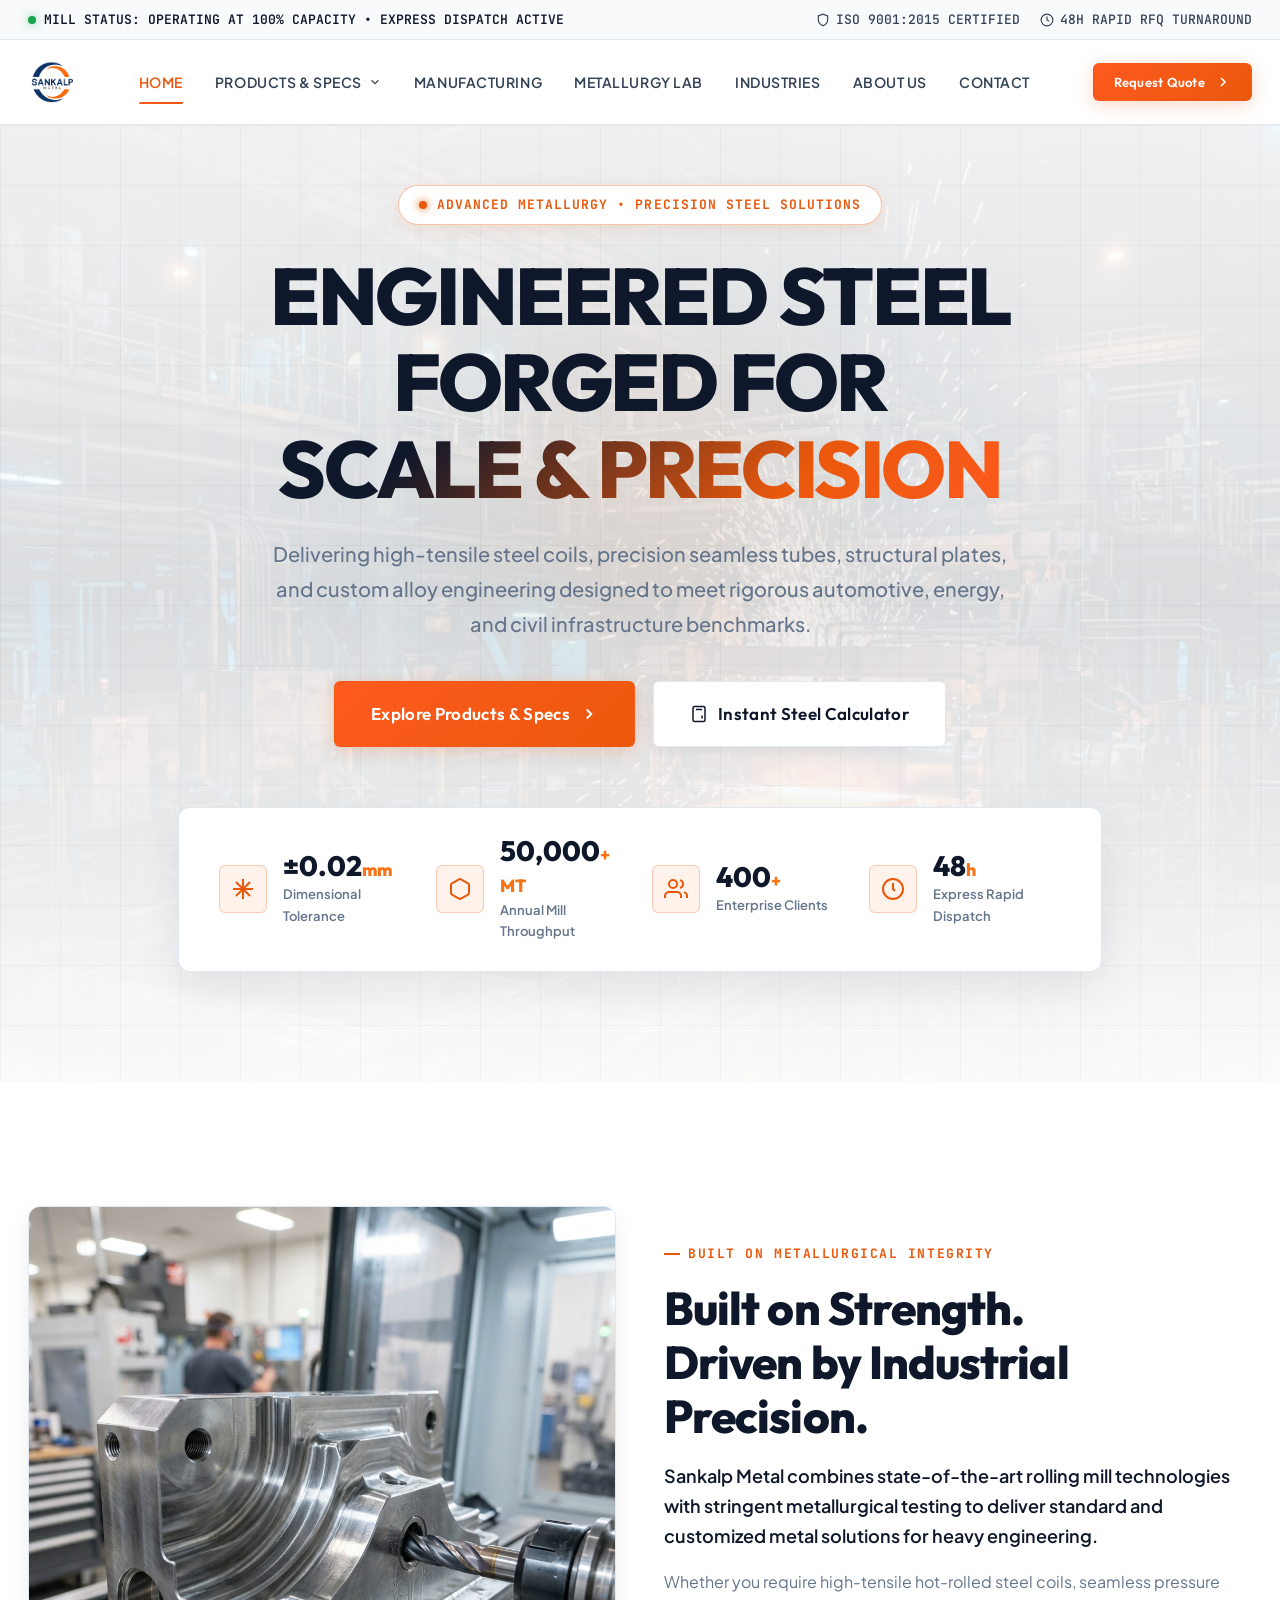
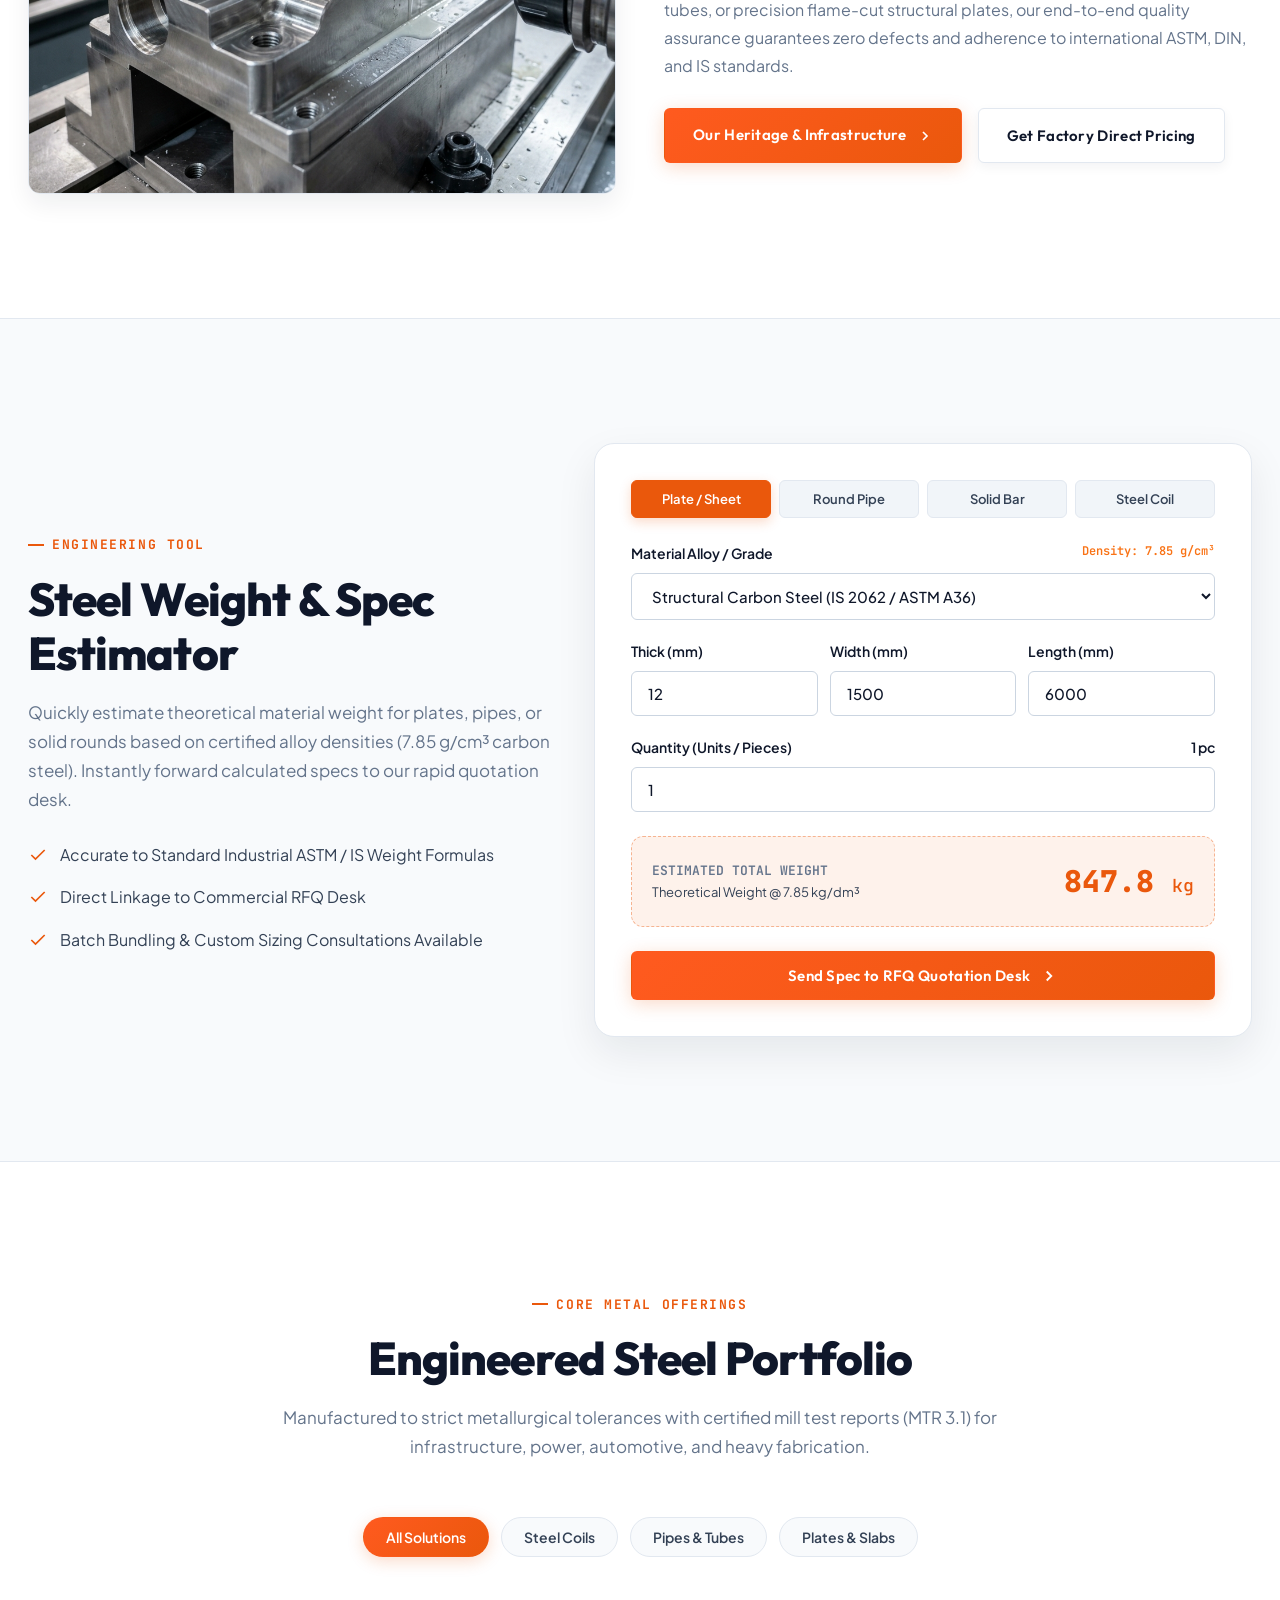
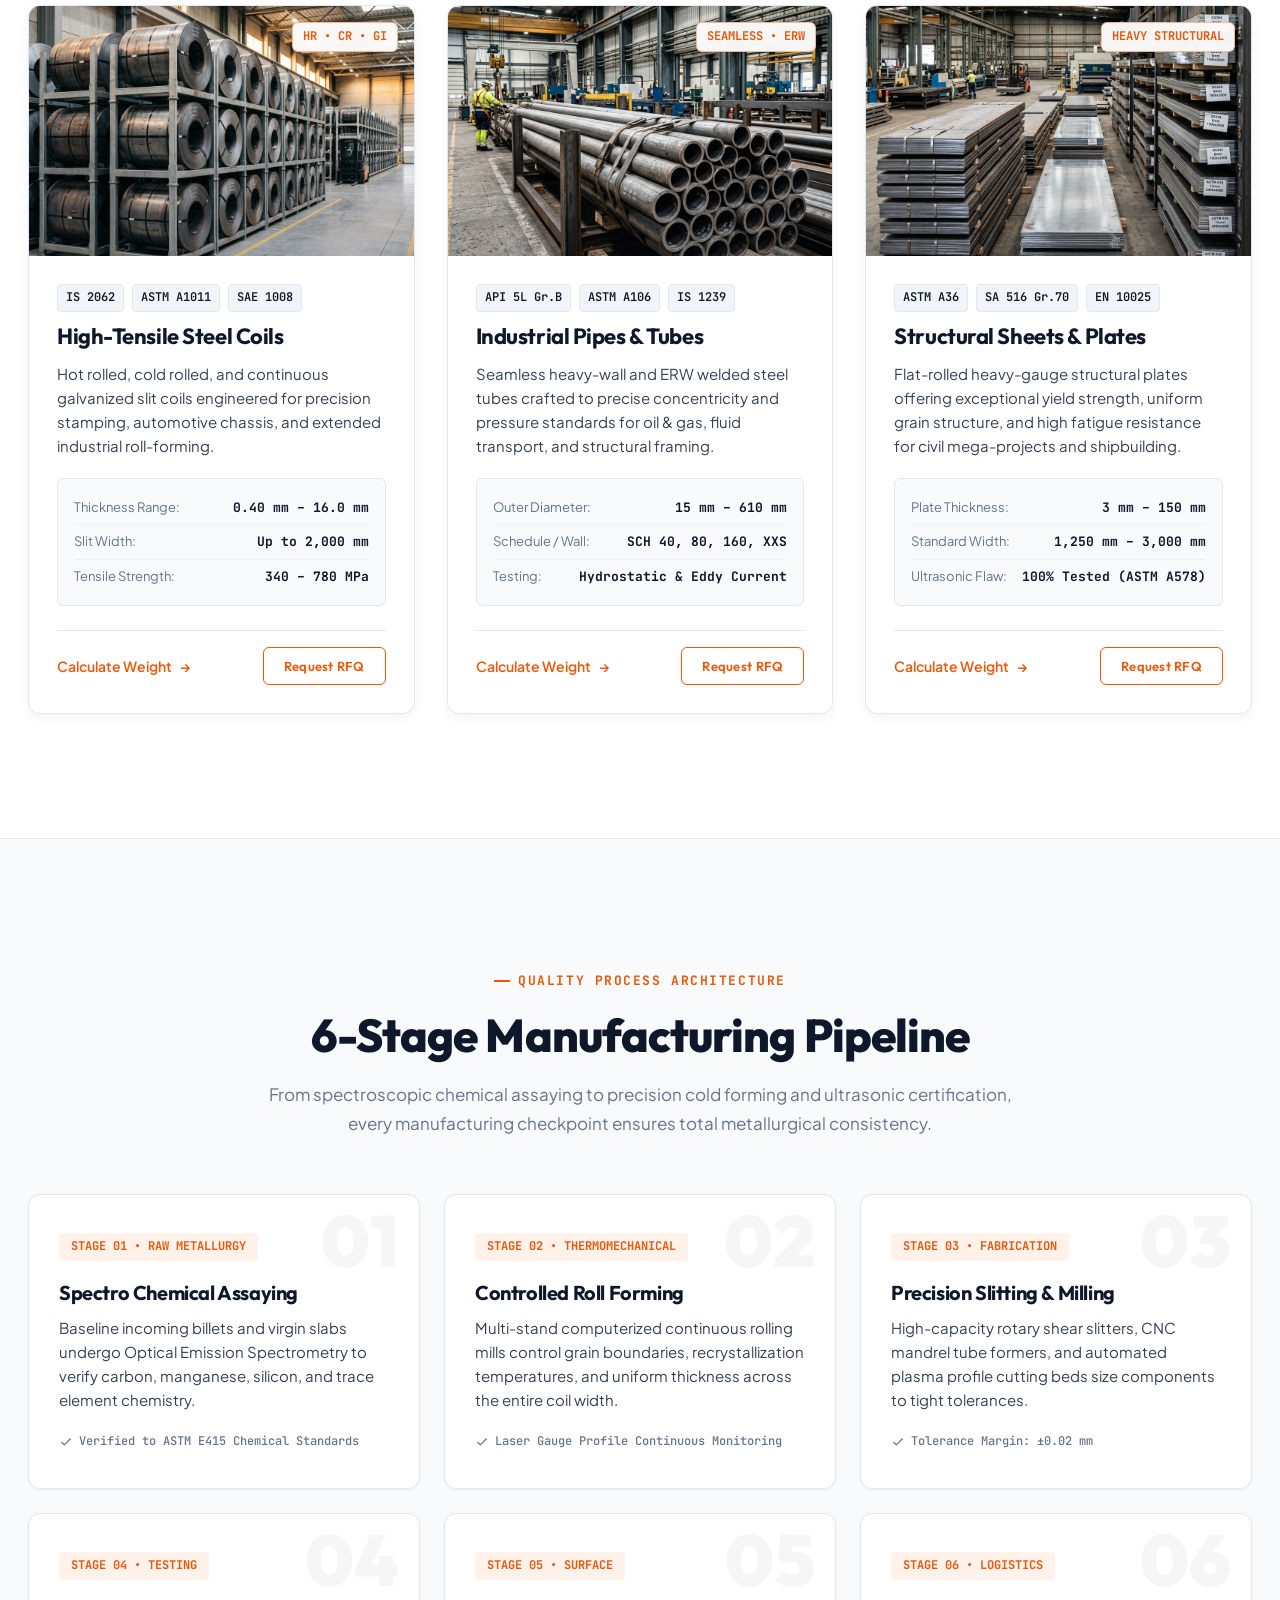
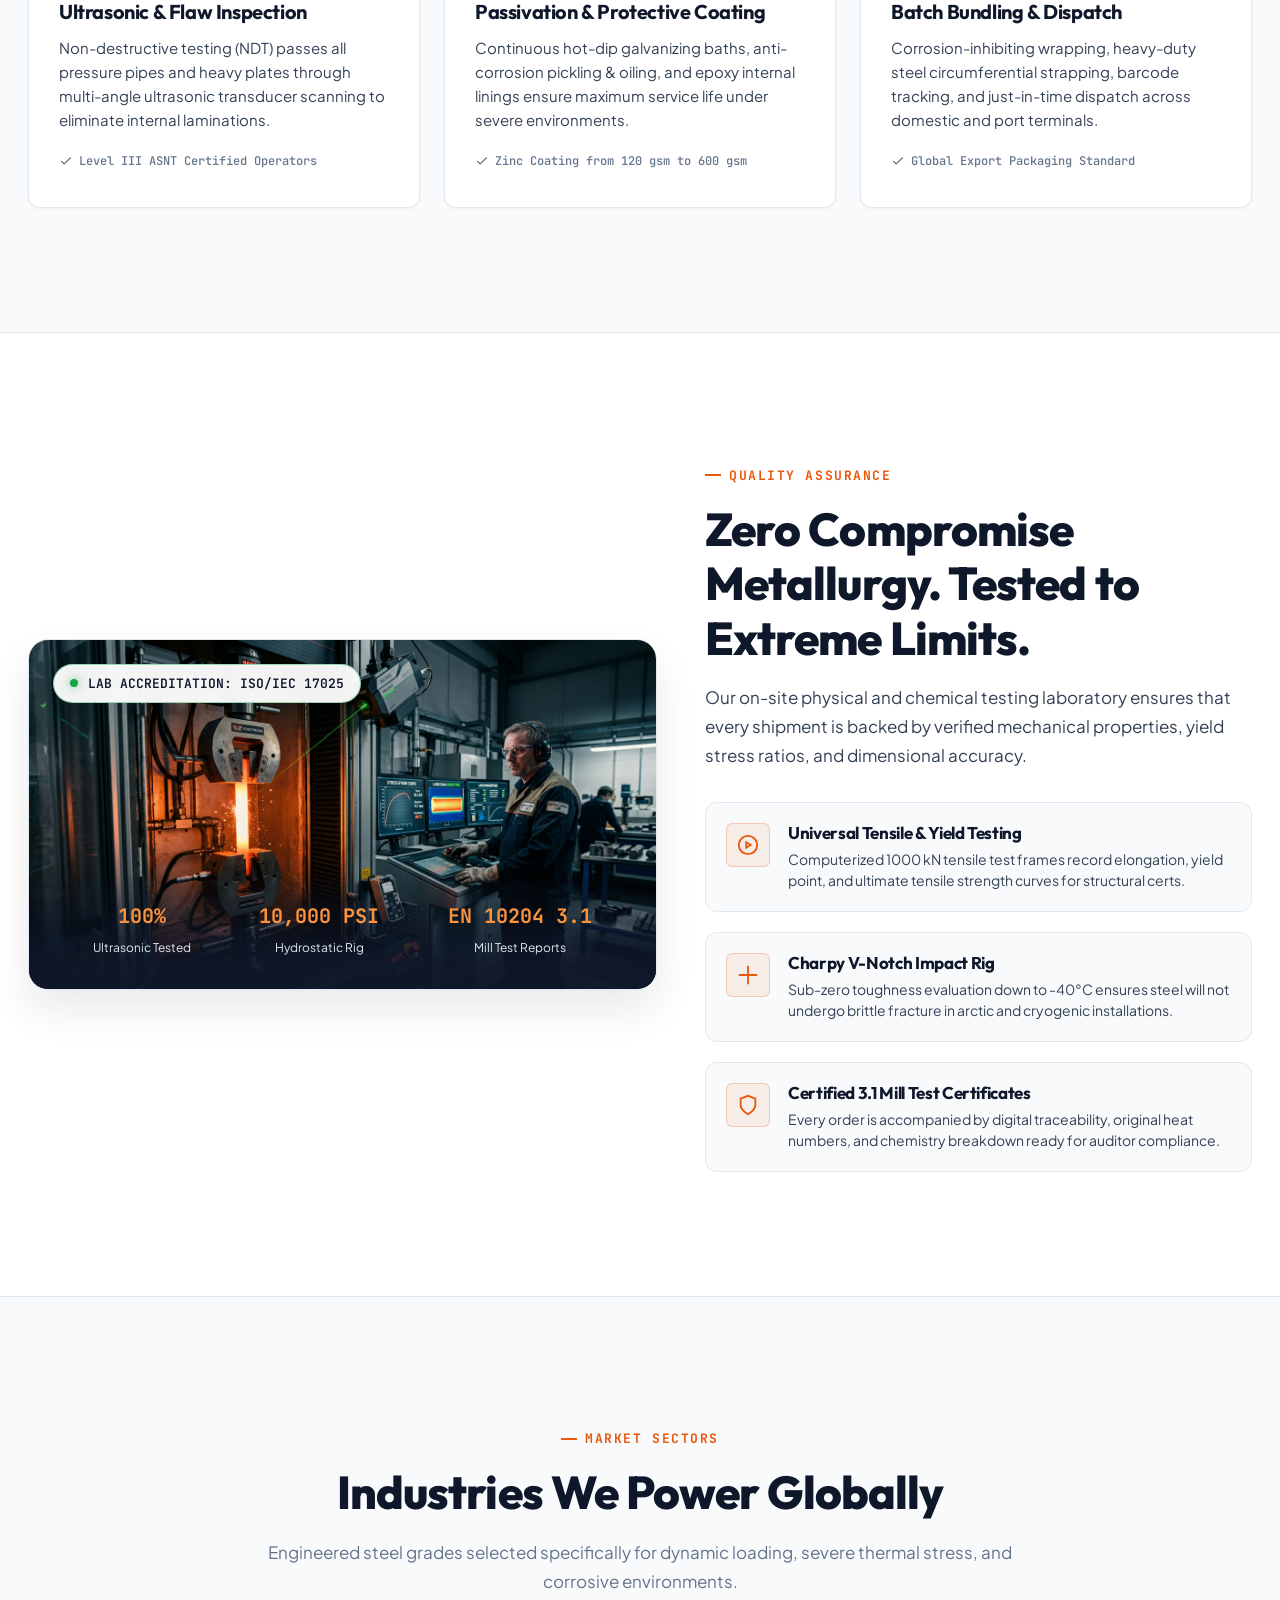
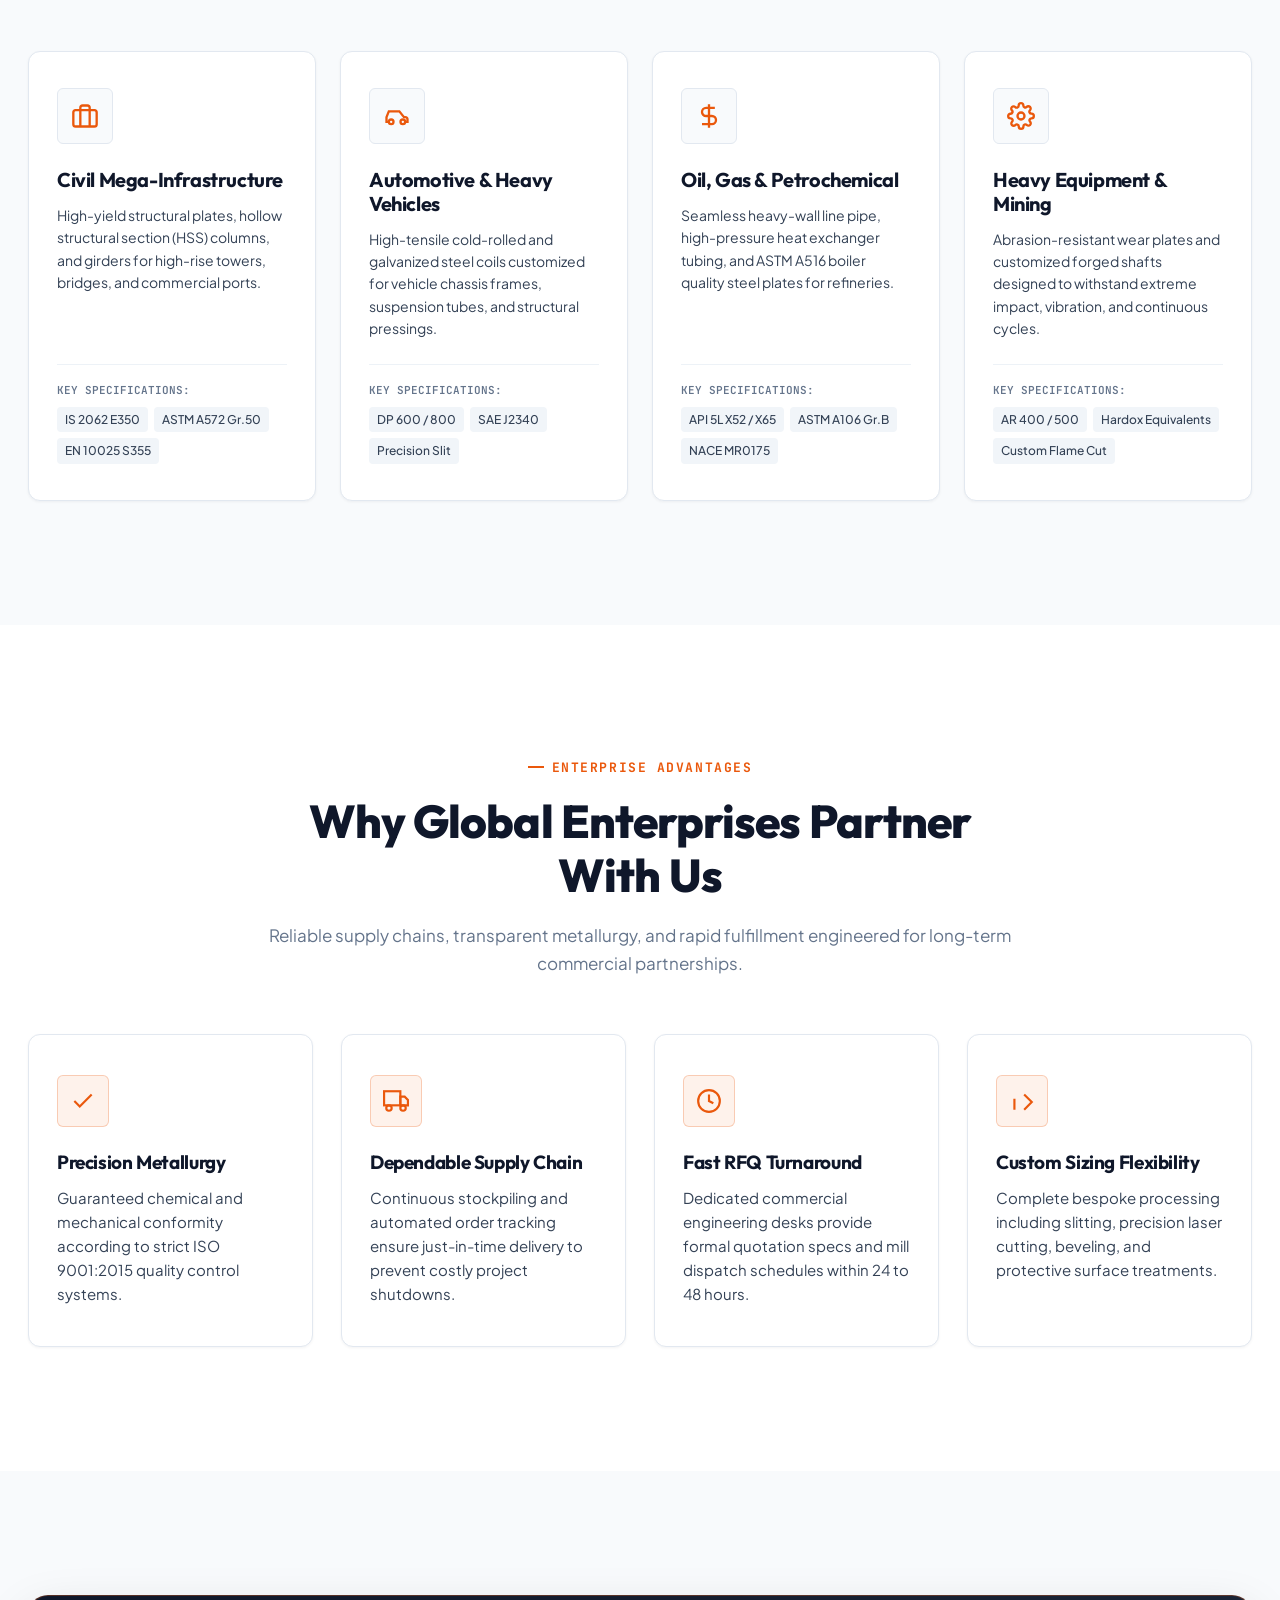
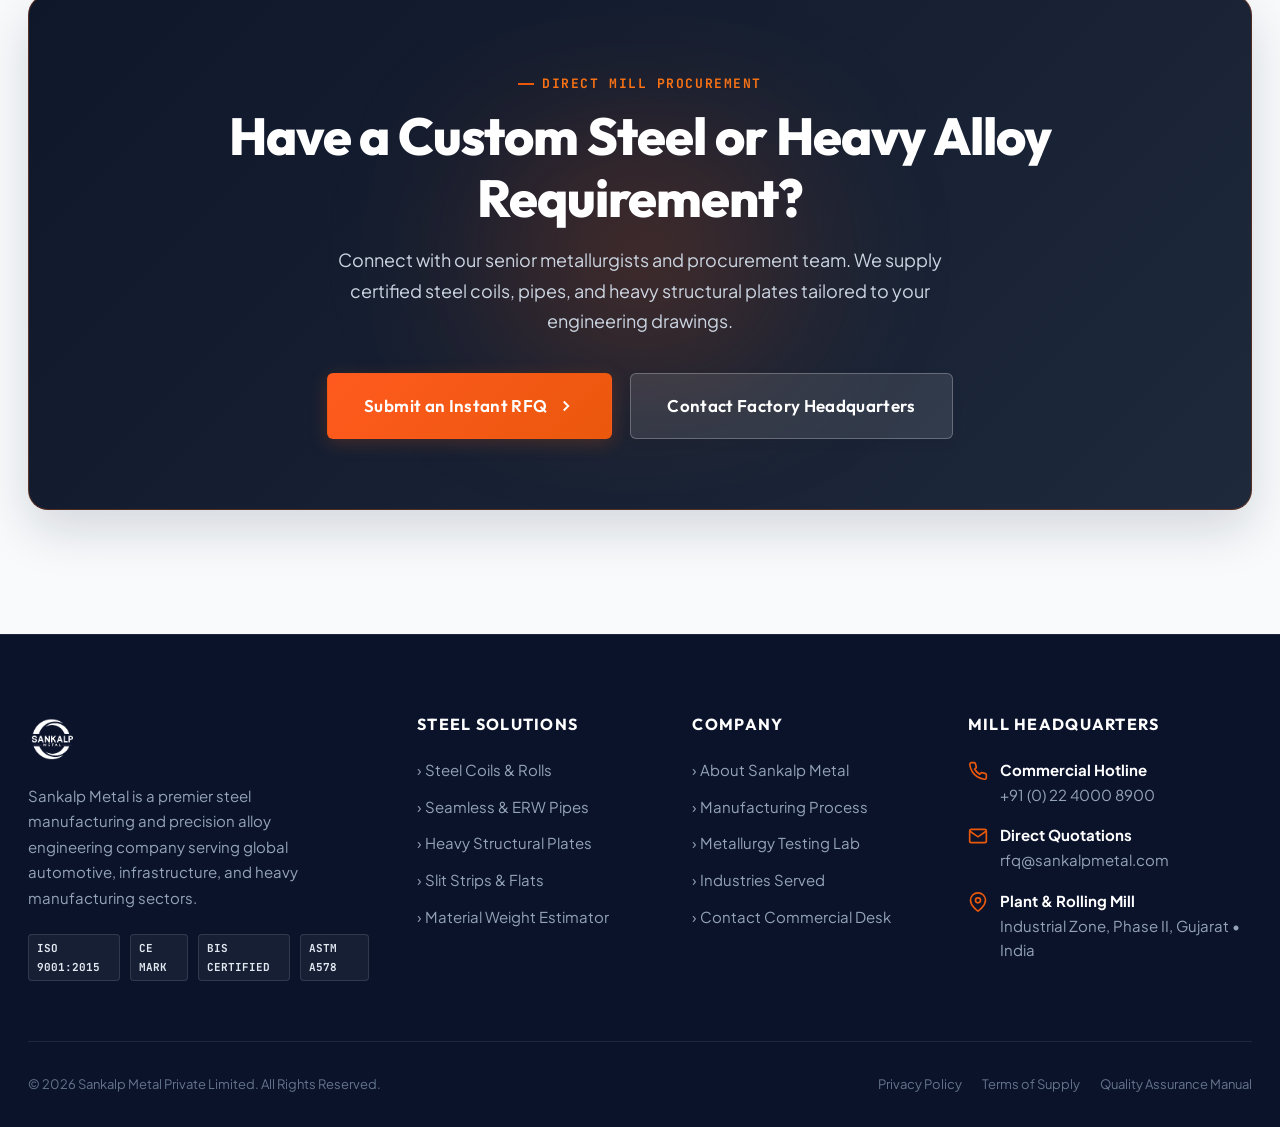
==== index.html @ b96d0955 "Initial commit - Sankalp website" ====
<!DOCTYPE html>
<html lang="en">
<head>
    <meta charset="UTF-8">
    <meta name="viewport" content="width=device-width, initial-scale=1.0">
    <title>Sankalp Metal | Precision Steel Manufacturing & Heavy Alloy Solutions</title>
    <meta name="description" content="Sankalp Metal is an ISO 9001:2015 certified steel manufacturer delivering precision-engineered steel coils, heavy pipes, structural plates, and custom metallurgy globally.">
    
    <!-- Open Graph Metadata -->
    <meta property="og:title" content="Sankalp Metal | Precision Steel Manufacturing">
    <meta property="og:description" content="High-performance steel solutions engineered for extreme industrial demands.">
    <meta property="og:type" content="website">
    
    <!-- Fonts -->
    <link rel="preconnect" href="https://fonts.googleapis.com">
    <link rel="preconnect" href="https://fonts.gstatic.com" crossorigin>
    <link href="https://fonts.googleapis.com/css2?family=JetBrains+Mono:wght@400;500;600;700&family=Outfit:wght@400;500;600;700;800;900&family=Plus+Jakarta+Sans:wght@300;400;500;600;700;800&display=swap" rel="stylesheet">
    
    <!-- CSS -->
    <link rel="stylesheet" href="css/style.css">
    
    <!-- JSON-LD Structured Data Schema -->
    <script type="application/ld+json">
    {
      "@context": "https://schema.org",
      "@type": "Organization",
      "name": "Sankalp Metal",
      "url": "https://www.sankalpmetal.com",
      "description": "ISO 9001:2015 certified steel manufacturing and precision alloy engineering solutions.",
      "knowsAbout": ["Steel Coils", "Steel Pipes and Tubes", "Heavy Structural Plates", "Metallurgical Testing"]
    }
    </script>
</head>
<body>

    <!-- Top Live Ticker / Announcement Bar -->
    <div class="top-ticker">
        <div class="container top-ticker-content">
            <div class="ticker-status">
                <span class="pulse-dot"></span>
                <span>MILL STATUS: OPERATING AT 100% CAPACITY &bull; EXPRESS DISPATCH ACTIVE</span>
            </div>
            <div class="ticker-badges">
                <span><svg width="14" height="14" viewBox="0 0 24 24" fill="none" stroke="currentColor" stroke-width="2"><path d="M12 22s8-4 8-10V5l-8-3-8 3v7c0 6 8 10 8 10z"></path></svg> ISO 9001:2015 CERTIFIED</span>
                <span><svg width="14" height="14" viewBox="0 0 24 24" fill="none" stroke="currentColor" stroke-width="2"><circle cx="12" cy="12" r="10"></circle><polyline points="12 6 12 12 16 14"></polyline></svg> 48H RAPID RFQ TURNAROUND</span>
            </div>
        </div>
    </div>

    <!-- Global Header -->
    <header class="header">
        <div class="container nav-container">
            <!-- Left Logo -->
            <a href="index.html" class="logo-wrap">
                <img src="images/logo.png" alt="Sankalp Metal" class="brand-logo">
            </a>
            
            <!-- Desktop Navigation -->
            <nav class="desktop-nav" id="mainNav">
                <a href="index.html" class="nav-link active">HOME</a>
                
                <div class="nav-dropdown">
                    <a href="index.html#products" class="nav-link">
                        PRODUCTS &amp; SPECS 
                        <svg class="dropdown-icon" viewBox="0 0 24 24" fill="none" stroke="currentColor" stroke-width="2"><polyline points="6 9 12 15 18 9"></polyline></svg>
                    </a>
                    <div class="dropdown-panel">
                        <a href="index.html#products">Steel Coils &amp; Rolls <span class="badge">Hot/Cold</span></a>
                        <a href="index.html#products">Pipes &amp; Seamless Tubes <span class="badge">API 5L</span></a>
                        <a href="index.html#products">Plates &amp; Structural Slabs <span class="badge">IS 2062</span></a>
                        <a href="index.html#calculator">Weight Calculator ⚡</a>
                    </div>
                </div>

                <a href="index.html#pipeline" class="nav-link">MANUFACTURING</a>
                <a href="index.html#quality" class="nav-link">METALLURGY LAB</a>
                <a href="index.html#industries" class="nav-link">INDUSTRIES</a>
                <a href="about.html" class="nav-link">ABOUT US</a>
                <a href="contact.html" class="nav-link">CONTACT</a>
            </nav>
            
            <!-- Right Actions -->
            <div class="header-actions">
                <button class="btn btn-forge btn-sm open-rfq-btn" id="headerRfqBtn">
                    <span>Request Quote</span>
                    <svg width="16" height="16" viewBox="0 0 24 24" fill="none" stroke="currentColor" stroke-width="2.5"><polyline points="9 18 15 12 9 6"></polyline></svg>
                </button>
                <button class="mobile-toggle" id="mobileToggle" aria-label="Toggle Navigation">
                    <svg width="24" height="24" viewBox="0 0 24 24" fill="none" stroke="currentColor" stroke-width="2"><line x1="3" y1="12" x2="21" y2="12"></line><line x1="3" y1="6" x2="21" y2="6"></line><line x1="3" y1="18" x2="21" y2="18"></line></svg>
                </button>
            </div>
        </div>
    </header>

    <!-- Hero Section -->
    <section class="hero-epic" style="background-image: url('images/hero_bg.png');">
        <div class="hero-ambient-glow"></div>
        <div class="hero-grid-pattern"></div>
        
        <div class="container hero-content">
            <div class="hero-pill-badge reveal-fade">
                <span class="dot"></span>
                <span>ADVANCED METALLURGY &bull; PRECISION STEEL SOLUTIONS</span>
            </div>
            
            <h1 class="hero-headline reveal-fade">
                ENGINEERED STEEL FORGED FOR <br>
                <span class="text-gradient-forge">SCALE &amp; PRECISION</span>
            </h1>
            
            <p class="hero-desc reveal-fade">
                Delivering high-tensile steel coils, precision seamless tubes, structural plates, and custom alloy engineering designed to meet rigorous automotive, energy, and civil infrastructure benchmarks.
            </p>
            
            <div class="hero-cta-group reveal-fade">
                <a href="#products" class="btn btn-forge btn-lg">
                    <span>Explore Products &amp; Specs</span>
                    <svg width="18" height="18" viewBox="0 0 24 24" fill="none" stroke="currentColor" stroke-width="2.5"><polyline points="9 18 15 12 9 6"></polyline></svg>
                </a>
                <a href="#calculator" class="btn btn-glass btn-lg">
                    <svg width="18" height="18" viewBox="0 0 24 24" fill="none" stroke="currentColor" stroke-width="2"><rect x="4" y="2" width="16" height="20" rx="2"></rect><line x1="8" y1="6" x2="16" y2="6"></line><line x1="16" y1="14" x2="16" y2="18"></line><path d="M16 10h.01"></path><path d="M12 10h.01"></path><path d="M8 10h.01"></path><path d="M12 14h.01"></path><path d="M8 14h.01"></path><path d="M12 18h.01"></path><path d="M8 18h.01"></path></svg>
                    <span>Instant Steel Calculator</span>
                </a>
            </div>

            <!-- Hero Capabilities Dock -->
            <div class="hero-capabilities-dock reveal-fade">
                <div class="dock-item">
                    <div class="dock-icon-box">
                        <svg width="24" height="24" viewBox="0 0 24 24" fill="none" stroke="currentColor" stroke-width="2"><path d="M12 2v20M2 12h20M4.93 4.93l14.14 14.14M4.93 19.07l14.14-14.14"></path></svg>
                    </div>
                    <div>
                        <div class="dock-val">&plusmn;0.02<span style="font-size:1.1rem; color:var(--color-forge-light);">mm</span></div>
                        <div class="dock-label">Dimensional Tolerance</div>
                    </div>
                </div>

                <div class="dock-item">
                    <div class="dock-icon-box">
                        <svg width="24" height="24" viewBox="0 0 24 24" fill="none" stroke="currentColor" stroke-width="2"><path d="M21 16V8a2 2 0 0 0-1-1.73l-7-4a2 2 0 0 0-2 0l-7 4A2 2 0 0 0 3 8v8a2 2 0 0 0 1 1.73l7 4a2 2 0 0 0 2 0l7-4A2 2 0 0 0 21 16z"></path></svg>
                    </div>
                    <div>
                        <div class="dock-val">50,000<span style="font-size:1.1rem; color:var(--color-forge-light);">+ MT</span></div>
                        <div class="dock-label">Annual Mill Throughput</div>
                    </div>
                </div>

                <div class="dock-item">
                    <div class="dock-icon-box">
                        <svg width="24" height="24" viewBox="0 0 24 24" fill="none" stroke="currentColor" stroke-width="2"><path d="M17 21v-2a4 4 0 0 0-4-4H5a4 4 0 0 0-4 4v2"></path><circle cx="9" cy="7" r="4"></circle><path d="M23 21v-2a4 4 0 0 0-3-3.87"></path><path d="M16 3.13a4 4 0 0 1 0 7.75"></path></svg>
                    </div>
                    <div>
                        <div class="dock-val">400<span style="font-size:1.1rem; color:var(--color-forge-light);">+</span></div>
                        <div class="dock-label">Enterprise Clients</div>
                    </div>
                </div>

                <div class="dock-item">
                    <div class="dock-icon-box">
                        <svg width="24" height="24" viewBox="0 0 24 24" fill="none" stroke="currentColor" stroke-width="2"><circle cx="12" cy="12" r="10"></circle><polyline points="12 6 12 12 14 14"></polyline></svg>
                    </div>
                    <div>
                        <div class="dock-val">48<span style="font-size:1.1rem; color:var(--color-forge-light);">h</span></div>
                        <div class="dock-label">Express Rapid Dispatch</div>
                    </div>
                </div>
            </div>
        </div>
    </section>

    <!-- Company Overview / Precision Highlight -->
    <section class="section-padding" style="background:var(--color-canvas);">
        <div class="container about-intro-grid">
            <div class="about-media-box reveal-fade">
                <img src="images/about_intro.png" alt="Sankalp Metal CNC Precision Machining">
            </div>
            <div class="reveal-fade">
                <span class="section-tag">Built on Metallurgical Integrity</span>
                <h2 class="section-title">Built on Strength.<br>Driven by Industrial Precision.</h2>
                <p style="font-size:1.125rem; color:var(--color-text-heading); font-weight:600; margin-bottom:18px;">
                    Sankalp Metal combines state-of-the-art rolling mill technologies with stringent metallurgical testing to deliver standard and customized metal solutions for heavy engineering.
                </p>
                <p style="color:var(--color-text-muted); margin-bottom:28px; line-height:1.75;">
                    Whether you require high-tensile hot-rolled steel coils, seamless pressure tubes, or precision flame-cut structural plates, our end-to-end quality assurance guarantees zero defects and adherence to international ASTM, DIN, and IS standards.
                </p>
                <div style="display:flex; gap:16px; flex-wrap:wrap;">
                    <a href="about.html" class="btn btn-forge">
                        <span>Our Heritage &amp; Infrastructure</span>
                        <svg width="16" height="16" viewBox="0 0 24 24" fill="none" stroke="currentColor" stroke-width="2.5"><polyline points="9 18 15 12 9 6"></polyline></svg>
                    </a>
                    <button class="btn btn-glass open-rfq-btn">
                        <span>Get Factory Direct Pricing</span>
                    </button>
                </div>
            </div>
        </div>
    </section>

    <!-- Interactive Theoretical Steel Calculator -->
    <section class="section-padding calc-section" id="calculator">
        <div class="container">
            <div class="calc-grid">
                <div class="reveal-fade">
                    <span class="section-tag">Engineering Tool</span>
                    <h2 class="section-title">Steel Weight &amp; Spec Estimator</h2>
                    <p class="section-subtitle" style="margin-bottom:28px;">
                        Quickly estimate theoretical material weight for plates, pipes, or solid rounds based on certified alloy densities (7.85 g/cm&sup3; carbon steel). Instantly forward calculated specs to our rapid quotation desk.
                    </p>
                    <div style="display:flex; flex-direction:column; gap:16px;">
                        <div style="display:flex; align-items:center; gap:12px; color:var(--color-titanium-200);">
                            <svg width="20" height="20" viewBox="0 0 24 24" fill="none" stroke="var(--color-forge-primary)" stroke-width="2"><polyline points="20 6 9 17 4 12"></polyline></svg>
                            <span>Accurate to Standard Industrial ASTM / IS Weight Formulas</span>
                        </div>
                        <div style="display:flex; align-items:center; gap:12px; color:var(--color-titanium-200);">
                            <svg width="20" height="20" viewBox="0 0 24 24" fill="none" stroke="var(--color-forge-primary)" stroke-width="2"><polyline points="20 6 9 17 4 12"></polyline></svg>
                            <span>Direct Linkage to Commercial RFQ Desk</span>
                        </div>
                        <div style="display:flex; align-items:center; gap:12px; color:var(--color-titanium-200);">
                            <svg width="20" height="20" viewBox="0 0 24 24" fill="none" stroke="var(--color-forge-primary)" stroke-width="2"><polyline points="20 6 9 17 4 12"></polyline></svg>
                            <span>Batch Bundling &amp; Custom Sizing Consultations Available</span>
                        </div>
                    </div>
                </div>

                <!-- Calculator Card -->
                <div class="calc-card reveal-fade">
                    <!-- Shape Select Tabs -->
                    <div class="calc-shape-tabs" id="shapeTabs">
                        <button class="shape-tab active" data-shape="plate">Plate / Sheet</button>
                        <button class="shape-tab" data-shape="pipe">Round Pipe</button>
                        <button class="shape-tab" data-shape="round">Solid Bar</button>
                        <button class="shape-tab" data-shape="coil">Steel Coil</button>
                    </div>

                    <!-- Material Grade Select -->
                    <div class="calc-form-group">
                        <label class="calc-label">
                            <span>Material Alloy / Grade</span>
                            <span style="color:var(--color-forge-light); font-family:var(--font-mono); font-size:0.75rem;">Density: 7.85 g/cm&sup3;</span>
                        </label>
                        <select class="calc-select" id="calcGrade">
                            <option value="1.0">Structural Carbon Steel (IS 2062 / ASTM A36)</option>
                            <option value="1.02">Stainless Steel (AISI 304 / 316L)</option>
                            <option value="1.01">High-Tensile Boiler Grade (SA 516 Gr.70)</option>
                            <option value="0.99">Corten Weathering Alloy Steel</option>
                        </select>
                    </div>

                    <!-- Dynamic Dimensions Inputs -->
                    <div id="dynamicDimensions">
                        <!-- Plate Default Inputs -->
                        <div class="calc-dims-grid">
                            <div class="calc-form-group">
                                <label class="calc-label">Thick (mm)</label>
                                <input type="number" class="calc-input" id="dimThick" value="12" min="0.5" step="0.5">
                            </div>
                            <div class="calc-form-group">
                                <label class="calc-label">Width (mm)</label>
                                <input type="number" class="calc-input" id="dimWidth" value="1500" min="10">
                            </div>
                            <div class="calc-form-group">
                                <label class="calc-label">Length (mm)</label>
                                <input type="number" class="calc-input" id="dimLength" value="6000" min="10">
                            </div>
                        </div>
                    </div>

                    <div class="calc-form-group">
                        <label class="calc-label">
                            <span>Quantity (Units / Pieces)</span>
                            <span id="qtyDisplay" style="color:var(--color-titanium-400);">1 pc</span>
                        </label>
                        <input type="number" class="calc-input" id="calcQty" value="1" min="1">
                    </div>

                    <!-- Calculated Result Display -->
                    <div class="calc-result-box">
                        <div>
                            <div class="result-metric-label">Estimated Total Weight</div>
                            <div style="font-size:0.8125rem; color:var(--color-titanium-400);">Theoretical Weight @ 7.85 kg/dm&sup3;</div>
                        </div>
                        <div class="result-metric-val" id="calcResultVal">847.8 <span style="font-size:1.125rem; font-weight:500;">kg</span></div>
                    </div>

                    <button class="btn btn-forge" style="width:100%;" id="btnForwardRfq">
                        <span>Send Spec to RFQ Quotation Desk</span>
                        <svg width="18" height="18" viewBox="0 0 24 24" fill="none" stroke="currentColor" stroke-width="2.5"><polyline points="9 18 15 12 9 6"></polyline></svg>
                    </button>
                </div>
            </div>
        </div>
    </section>

    <!-- Products & Metallurgical Solutions -->
    <section class="section-padding products-section" id="products">
        <div class="container">
            <div class="section-header text-center reveal-fade">
                <span class="section-tag">Core Metal Offerings</span>
                <h2 class="section-title">Engineered Steel Portfolio</h2>
                <p class="section-subtitle">
                    Manufactured to strict metallurgical tolerances with certified mill test reports (MTR 3.1) for infrastructure, power, automotive, and heavy fabrication.
                </p>
            </div>

            <!-- Category Filter Bar -->
            <div class="filter-bar reveal-fade">
                <button class="filter-btn active" data-filter="all">All Solutions</button>
                <button class="filter-btn" data-filter="coils">Steel Coils</button>
                <button class="filter-btn" data-filter="pipes">Pipes &amp; Tubes</button>
                <button class="filter-btn" data-filter="sheets">Plates &amp; Slabs</button>
            </div>

            <!-- Products Grid -->
            <div class="products-grid">
                <!-- Product 1: Steel Coils -->
                <div class="product-card reveal-fade" data-category="coils">
                    <span class="product-badge-float">HR &bull; CR &bull; GI</span>
                    <div class="product-img-box">
                        <img src="images/product_coils.png" alt="Steel Coils and Strips">
                    </div>
                    <div class="product-body">
                        <div class="product-grades">
                            <span class="grade-tag">IS 2062</span>
                            <span class="grade-tag">ASTM A1011</span>
                            <span class="grade-tag">SAE 1008</span>
                        </div>
                        <h3 class="product-title">High-Tensile Steel Coils</h3>
                        <p class="product-desc">
                            Hot rolled, cold rolled, and continuous galvanized slit coils engineered for precision stamping, automotive chassis, and extended industrial roll-forming.
                        </p>
                        <div class="product-spec-table">
                            <div class="spec-row">
                                <span class="spec-key">Thickness Range:</span>
                                <span class="spec-val">0.40 mm &ndash; 16.0 mm</span>
                            </div>
                            <div class="spec-row">
                                <span class="spec-key">Slit Width:</span>
                                <span class="spec-val">Up to 2,000 mm</span>
                            </div>
                            <div class="spec-row">
                                <span class="spec-key">Tensile Strength:</span>
                                <span class="spec-val">340 &ndash; 780 MPa</span>
                            </div>
                        </div>
                        <div class="product-footer">
                            <a href="#calculator" class="product-link">
                                <span>Calculate Weight</span> &rarr;
                            </a>
                            <button class="btn btn-outline-steel btn-sm open-rfq-btn" data-product="High-Tensile Steel Coils">
                                Request RFQ
                            </button>
                        </div>
                    </div>
                </div>

                <!-- Product 2: Pipes and Tubes -->
                <div class="product-card reveal-fade" data-category="pipes">
                    <span class="product-badge-float">SEAMLESS &bull; ERW</span>
                    <div class="product-img-box">
                        <img src="images/product_pipes.png" alt="Precision Steel Pipes and Tubes">
                    </div>
                    <div class="product-body">
                        <div class="product-grades">
                            <span class="grade-tag">API 5L Gr.B</span>
                            <span class="grade-tag">ASTM A106</span>
                            <span class="grade-tag">IS 1239</span>
                        </div>
                        <h3 class="product-title">Industrial Pipes &amp; Tubes</h3>
                        <p class="product-desc">
                            Seamless heavy-wall and ERW welded steel tubes crafted to precise concentricity and pressure standards for oil &amp; gas, fluid transport, and structural framing.
                        </p>
                        <div class="product-spec-table">
                            <div class="spec-row">
                                <span class="spec-key">Outer Diameter:</span>
                                <span class="spec-val">15 mm &ndash; 610 mm</span>
                            </div>
                            <div class="spec-row">
                                <span class="spec-key">Schedule / Wall:</span>
                                <span class="spec-val">SCH 40, 80, 160, XXS</span>
                            </div>
                            <div class="spec-row">
                                <span class="spec-key">Testing:</span>
                                <span class="spec-val">Hydrostatic &amp; Eddy Current</span>
                            </div>
                        </div>
                        <div class="product-footer">
                            <a href="#calculator" class="product-link">
                                <span>Calculate Weight</span> &rarr;
                            </a>
                            <button class="btn btn-outline-steel btn-sm open-rfq-btn" data-product="Industrial Pipes &amp; Tubes">
                                Request RFQ
                            </button>
                        </div>
                    </div>
                </div>

                <!-- Product 3: Sheets and Plates -->
                <div class="product-card reveal-fade" data-category="sheets">
                    <span class="product-badge-float">HEAVY STRUCTURAL</span>
                    <div class="product-img-box">
                        <img src="images/product_sheets.png" alt="Heavy Steel Sheets and Plates">
                    </div>
                    <div class="product-body">
                        <div class="product-grades">
                            <span class="grade-tag">ASTM A36</span>
                            <span class="grade-tag">SA 516 Gr.70</span>
                            <span class="grade-tag">EN 10025</span>
                        </div>
                        <h3 class="product-title">Structural Sheets &amp; Plates</h3>
                        <p class="product-desc">
                            Flat-rolled heavy-gauge structural plates offering exceptional yield strength, uniform grain structure, and high fatigue resistance for civil mega-projects and shipbuilding.
                        </p>
                        <div class="product-spec-table">
                            <div class="spec-row">
                                <span class="spec-key">Plate Thickness:</span>
                                <span class="spec-val">3 mm &ndash; 150 mm</span>
                            </div>
                            <div class="spec-row">
                                <span class="spec-key">Standard Width:</span>
                                <span class="spec-val">1,250 mm &ndash; 3,000 mm</span>
                            </div>
                            <div class="spec-row">
                                <span class="spec-key">Ultrasonic Flaw:</span>
                                <span class="spec-val">100% Tested (ASTM A578)</span>
                            </div>
                        </div>
                        <div class="product-footer">
                            <a href="#calculator" class="product-link">
                                <span>Calculate Weight</span> &rarr;
                            </a>
                            <button class="btn btn-outline-steel btn-sm open-rfq-btn" data-product="Structural Sheets &amp; Plates">
                                Request RFQ
                            </button>
                        </div>
                    </div>
                </div>
            </div>
        </div>
    </section>

    <!-- Manufacturing Excellence Pipeline (Stepped Industrial Flow) -->
    <section class="section-padding pipeline-section" id="pipeline">
        <div class="container">
            <div class="section-header text-center reveal-fade">
                <span class="section-tag">Quality Process Architecture</span>
                <h2 class="section-title">6-Stage Manufacturing Pipeline</h2>
                <p class="section-subtitle">
                    From spectroscopic chemical assaying to precision cold forming and ultrasonic certification, every manufacturing checkpoint ensures total metallurgical consistency.
                </p>
            </div>

            <div class="pipeline-grid">
                <!-- Step 01 -->
                <div class="pipeline-step reveal-fade">
                    <div class="step-num-watermark">01</div>
                    <span class="step-pill">STAGE 01 &bull; RAW METALLURGY</span>
                    <h3 class="step-title">Spectro Chemical Assaying</h3>
                    <p class="step-desc">
                        Baseline incoming billets and virgin slabs undergo Optical Emission Spectrometry to verify carbon, manganese, silicon, and trace element chemistry.
                    </p>
                    <div class="step-tech-tag">
                        <svg width="14" height="14" viewBox="0 0 24 24" fill="none" stroke="currentColor" stroke-width="2"><polyline points="20 6 9 17 4 12"></polyline></svg>
                        <span>Verified to ASTM E415 Chemical Standards</span>
                    </div>
                </div>

                <!-- Step 02 -->
                <div class="pipeline-step reveal-fade">
                    <div class="step-num-watermark">02</div>
                    <span class="step-pill">STAGE 02 &bull; THERMOMECHANICAL</span>
                    <h3 class="step-title">Controlled Roll Forming</h3>
                    <p class="step-desc">
                        Multi-stand computerized continuous rolling mills control grain boundaries, recrystallization temperatures, and uniform thickness across the entire coil width.
                    </p>
                    <div class="step-tech-tag">
                        <svg width="14" height="14" viewBox="0 0 24 24" fill="none" stroke="currentColor" stroke-width="2"><polyline points="20 6 9 17 4 12"></polyline></svg>
                        <span>Laser Gauge Profile Continuous Monitoring</span>
                    </div>
                </div>

                <!-- Step 03 -->
                <div class="pipeline-step reveal-fade">
                    <div class="step-num-watermark">03</div>
                    <span class="step-pill">STAGE 03 &bull; FABRICATION</span>
                    <h3 class="step-title">Precision Slitting &amp; Milling</h3>
                    <p class="step-desc">
                        High-capacity rotary shear slitters, CNC mandrel tube formers, and automated plasma profile cutting beds size components to tight tolerances.
                    </p>
                    <div class="step-tech-tag">
                        <svg width="14" height="14" viewBox="0 0 24 24" fill="none" stroke="currentColor" stroke-width="2"><polyline points="20 6 9 17 4 12"></polyline></svg>
                        <span>Tolerance Margin: &plusmn;0.02 mm</span>
                    </div>
                </div>

                <!-- Step 04 -->
                <div class="pipeline-step reveal-fade">
                    <div class="step-num-watermark">04</div>
                    <span class="step-pill">STAGE 04 &bull; TESTING</span>
                    <h3 class="step-title">Ultrasonic &amp; Flaw Inspection</h3>
                    <p class="step-desc">
                        Non-destructive testing (NDT) passes all pressure pipes and heavy plates through multi-angle ultrasonic transducer scanning to eliminate internal laminations.
                    </p>
                    <div class="step-tech-tag">
                        <svg width="14" height="14" viewBox="0 0 24 24" fill="none" stroke="currentColor" stroke-width="2"><polyline points="20 6 9 17 4 12"></polyline></svg>
                        <span>Level III ASNT Certified Operators</span>
                    </div>
                </div>

                <!-- Step 05 -->
                <div class="pipeline-step reveal-fade">
                    <div class="step-num-watermark">05</div>
                    <span class="step-pill">STAGE 05 &bull; SURFACE</span>
                    <h3 class="step-title">Passivation &amp; Protective Coating</h3>
                    <p class="step-desc">
                        Continuous hot-dip galvanizing baths, anti-corrosion pickling &amp; oiling, and epoxy internal linings ensure maximum service life under severe environments.
                    </p>
                    <div class="step-tech-tag">
                        <svg width="14" height="14" viewBox="0 0 24 24" fill="none" stroke="currentColor" stroke-width="2"><polyline points="20 6 9 17 4 12"></polyline></svg>
                        <span>Zinc Coating from 120 gsm to 600 gsm</span>
                    </div>
                </div>

                <!-- Step 06 -->
                <div class="pipeline-step reveal-fade">
                    <div class="step-num-watermark">06</div>
                    <span class="step-pill">STAGE 06 &bull; LOGISTICS</span>
                    <h3 class="step-title">Batch Bundling &amp; Dispatch</h3>
                    <p class="step-desc">
                        Corrosion-inhibiting wrapping, heavy-duty steel circumferential strapping, barcode tracking, and just-in-time dispatch across domestic and port terminals.
                    </p>
                    <div class="step-tech-tag">
                        <svg width="14" height="14" viewBox="0 0 24 24" fill="none" stroke="currentColor" stroke-width="2"><polyline points="20 6 9 17 4 12"></polyline></svg>
                        <span>Global Export Packaging Standard</span>
                    </div>
                </div>
            </div>
        </div>
    </section>

    <!-- Quality Assurance & Metallurgical Laboratory -->
    <section class="section-padding quality-section" id="quality">
        <div class="container">
            <div class="quality-grid">
                <!-- Media Side -->
                <div class="quality-media-wrap reveal-fade">
                    <img src="images/quality_lab_testing.jpg" alt="Sankalp Metal Metallurgical Testing Rig">
                    <div class="lab-live-badge">
                        <span class="pulse-dot"></span>
                        <span>LAB ACCREDITATION: ISO/IEC 17025</span>
                    </div>
                    <div class="lab-specs-dock">
                        <div class="lab-spec-item">
                            <strong>100%</strong>
                            <span>Ultrasonic Tested</span>
                        </div>
                        <div class="lab-spec-item">
                            <strong>10,000 PSI</strong>
                            <span>Hydrostatic Rig</span>
                        </div>
                        <div class="lab-spec-item">
                            <strong>EN 10204 3.1</strong>
                            <span>Mill Test Reports</span>
                        </div>
                    </div>
                </div>

                <!-- Content Side -->
                <div class="reveal-fade">
                    <span class="section-tag">Quality Assurance</span>
                    <h2 class="section-title">Zero Compromise Metallurgy. Tested to Extreme Limits.</h2>
                    <p style="color:var(--color-titanium-400); font-size:1.0625rem; line-height:1.7;">
                        Our on-site physical and chemical testing laboratory ensures that every shipment is backed by verified mechanical properties, yield stress ratios, and dimensional accuracy.
                    </p>

                    <div class="quality-feature-list">
                        <div class="quality-feature-item">
                            <div class="quality-icon-box">
                                <svg width="22" height="22" viewBox="0 0 24 24" fill="none" stroke="currentColor" stroke-width="2"><circle cx="12" cy="12" r="10"></circle><path d="m10 15 5-3-5-3v6z"></path></svg>
                            </div>
                            <div class="quality-feature-text">
                                <h4>Universal Tensile &amp; Yield Testing</h4>
                                <p>Computerized 1000 kN tensile test frames record elongation, yield point, and ultimate tensile strength curves for structural certs.</p>
                            </div>
                        </div>

                        <div class="quality-feature-item">
                            <div class="quality-icon-box">
                                <svg width="22" height="22" viewBox="0 0 24 24" fill="none" stroke="currentColor" stroke-width="2"><path d="M2 12h20M12 2v20"></path></svg>
                            </div>
                            <div class="quality-feature-text">
                                <h4>Charpy V-Notch Impact Rig</h4>
                                <p>Sub-zero toughness evaluation down to -40&deg;C ensures steel will not undergo brittle fracture in arctic and cryogenic installations.</p>
                            </div>
                        </div>

                        <div class="quality-feature-item">
                            <div class="quality-icon-box">
                                <svg width="22" height="22" viewBox="0 0 24 24" fill="none" stroke="currentColor" stroke-width="2"><path d="M12 22s8-4 8-10V5l-8-3-8 3v7c0 6 8 10 8 10z"></path></svg>
                            </div>
                            <div class="quality-feature-text">
                                <h4>Certified 3.1 Mill Test Certificates</h4>
                                <p>Every order is accompanied by digital traceability, original heat numbers, and chemistry breakdown ready for auditor compliance.</p>
                            </div>
                        </div>
                    </div>
                </div>
            </div>
        </div>
    </section>

    <!-- Industries We Power -->
    <section class="section-padding industries-section" id="industries">
        <div class="container">
            <div class="section-header text-center reveal-fade">
                <span class="section-tag">Market Sectors</span>
                <h2 class="section-title">Industries We Power Globally</h2>
                <p class="section-subtitle">
                    Engineered steel grades selected specifically for dynamic loading, severe thermal stress, and corrosive environments.
                </p>
            </div>

            <div class="industries-grid">
                <!-- Industry 1 -->
                <div class="industry-card reveal-fade">
                    <div class="industry-icon-box">
                        <svg width="28" height="28" viewBox="0 0 24 24" fill="none" stroke="currentColor" stroke-width="2"><rect x="2" y="7" width="20" height="14" rx="2" ry="2"></rect><path d="M16 21V5a2 2 0 0 0-2-2h-4a2 2 0 0 0-2 2v16"></path></svg>
                    </div>
                    <h3 class="industry-title">Civil Mega-Infrastructure</h3>
                    <p class="industry-desc">High-yield structural plates, hollow structural section (HSS) columns, and girders for high-rise towers, bridges, and commercial ports.</p>
                    <div class="industry-key-components">
                        <span class="comp-label">Key Specifications:</span>
                        <div class="comp-pills">
                            <span class="comp-pill">IS 2062 E350</span>
                            <span class="comp-pill">ASTM A572 Gr.50</span>
                            <span class="comp-pill">EN 10025 S355</span>
                        </div>
                    </div>
                </div>

                <!-- Industry 2 -->
                <div class="industry-card reveal-fade">
                    <div class="industry-icon-box">
                        <svg width="28" height="28" viewBox="0 0 24 24" fill="none" stroke="currentColor" stroke-width="2"><circle cx="7" cy="17" r="2"></circle><circle cx="17" cy="17" r="2"></circle><path d="M5 17h-2v-4l2-5h9l4 5h1a2 2 0 0 1 2 2v2h-2"></path></svg>
                    </div>
                    <h3 class="industry-title">Automotive &amp; Heavy Vehicles</h3>
                    <p class="industry-desc">High-tensile cold-rolled and galvanized steel coils customized for vehicle chassis frames, suspension tubes, and structural pressings.</p>
                    <div class="industry-key-components">
                        <span class="comp-label">Key Specifications:</span>
                        <div class="comp-pills">
                            <span class="comp-pill">DP 600 / 800</span>
                            <span class="comp-pill">SAE J2340</span>
                            <span class="comp-pill">Precision Slit</span>
                        </div>
                    </div>
                </div>

                <!-- Industry 3 -->
                <div class="industry-card reveal-fade">
                    <div class="industry-icon-box">
                        <svg width="28" height="28" viewBox="0 0 24 24" fill="none" stroke="currentColor" stroke-width="2"><path d="M12 2v20M17 5H9.5a3.5 3.5 0 0 0 0 7h5a3.5 3.5 0 0 1 0 7H6"></path></svg>
                    </div>
                    <h3 class="industry-title">Oil, Gas &amp; Petrochemical</h3>
                    <p class="industry-desc">Seamless heavy-wall line pipe, high-pressure heat exchanger tubing, and ASTM A516 boiler quality steel plates for refineries.</p>
                    <div class="industry-key-components">
                        <span class="comp-label">Key Specifications:</span>
                        <div class="comp-pills">
                            <span class="comp-pill">API 5L X52 / X65</span>
                            <span class="comp-pill">ASTM A106 Gr.B</span>
                            <span class="comp-pill">NACE MR0175</span>
                        </div>
                    </div>
                </div>

                <!-- Industry 4 -->
                <div class="industry-card reveal-fade">
                    <div class="industry-icon-box">
                        <svg width="28" height="28" viewBox="0 0 24 24" fill="none" stroke="currentColor" stroke-width="2"><circle cx="12" cy="12" r="3"></circle><path d="M19.4 15a1.65 1.65 0 0 0 .33 1.82l.06.06a2 2 0 0 1 0 2.83 2 2 0 0 1-2.83 0l-.06-.06a1.65 1.65 0 0 0-1.82-.33 1.65 1.65 0 0 0-1 1.51V21a2 2 0 0 1-2 2 2 2 0 0 1-2-2v-.09A1.65 1.65 0 0 0 9 19.4a1.65 1.65 0 0 0-1.82.33l-.06.06a2 2 0 0 1-2.83 0 2 2 0 0 1 0-2.83l.06-.06a1.65 1.65 0 0 0 .33-1.82 1.65 1.65 0 0 0-1.51-1H3a2 2 0 0 1-2-2 2 2 0 0 1 2-2h.09A1.65 1.65 0 0 0 4.6 9a1.65 1.65 0 0 0-.33-1.82l-.06-.06a2 2 0 0 1 0-2.83 2 2 0 0 1 2.83 0l.06.06a1.65 1.65 0 0 0 1.82.33H9a1.65 1.65 0 0 0 1-1.51V3a2 2 0 0 1 2-2 2 2 0 0 1 2 2v.09a1.65 1.65 0 0 0 1 1.51 1.65 1.65 0 0 0 1.82-.33l.06-.06a2 2 0 0 1 2.83 0 2 2 0 0 1 0 2.83l-.06.06a1.65 1.65 0 0 0-.33 1.82V9a1.65 1.65 0 0 0 1.51 1H21a2 2 0 0 1 2 2 2 2 0 0 1-2 2h-.09a1.65 1.65 0 0 0-1.51 1z"></path></svg>
                    </div>
                    <h3 class="industry-title">Heavy Equipment &amp; Mining</h3>
                    <p class="industry-desc">Abrasion-resistant wear plates and customized forged shafts designed to withstand extreme impact, vibration, and continuous cycles.</p>
                    <div class="industry-key-components">
                        <span class="comp-label">Key Specifications:</span>
                        <div class="comp-pills">
                            <span class="comp-pill">AR 400 / 500</span>
                            <span class="comp-pill">Hardox Equivalents</span>
                            <span class="comp-pill">Custom Flame Cut</span>
                        </div>
                    </div>
                </div>
            </div>
        </div>
    </section>

    <!-- Why Choose Sankalp Metal (Grid of Excellence) -->
    <section class="section-padding why-section">
        <div class="container">
            <div class="section-header text-center reveal-fade">
                <span class="section-tag">Enterprise Advantages</span>
                <h2 class="section-title">Why Global Enterprises Partner With Us</h2>
                <p class="section-subtitle">Reliable supply chains, transparent metallurgy, and rapid fulfillment engineered for long-term commercial partnerships.</p>
            </div>

            <div class="why-grid">
                <div class="why-card reveal-fade">
                    <div class="why-icon">
                        <svg width="26" height="26" viewBox="0 0 24 24" fill="none" stroke="currentColor" stroke-width="2"><polyline points="20 6 9 17 4 12"></polyline></svg>
                    </div>
                    <h4 class="why-title">Precision Metallurgy</h4>
                    <p class="why-text">Guaranteed chemical and mechanical conformity according to strict ISO 9001:2015 quality control systems.</p>
                </div>

                <div class="why-card reveal-fade">
                    <div class="why-icon">
                        <svg width="26" height="26" viewBox="0 0 24 24" fill="none" stroke="currentColor" stroke-width="2"><rect x="1" y="3" width="15" height="13"></rect><polygon points="16 8 20 8 23 11 23 16 16 16 16 8"></polygon><circle cx="5.5" cy="18.5" r="2.5"></circle><circle cx="18.5" cy="18.5" r="2.5"></circle></svg>
                    </div>
                    <h4 class="why-title">Dependable Supply Chain</h4>
                    <p class="why-text">Continuous stockpiling and automated order tracking ensure just-in-time delivery to prevent costly project shutdowns.</p>
                </div>

                <div class="why-card reveal-fade">
                    <div class="why-icon">
                        <svg width="26" height="26" viewBox="0 0 24 24" fill="none" stroke="currentColor" stroke-width="2"><circle cx="12" cy="12" r="10"></circle><path d="M12 6v6l4 2"></path></svg>
                    </div>
                    <h4 class="why-title">Fast RFQ Turnaround</h4>
                    <p class="why-text">Dedicated commercial engineering desks provide formal quotation specs and mill dispatch schedules within 24 to 48 hours.</p>
                </div>

                <div class="why-card reveal-fade">
                    <div class="why-icon">
                        <svg width="26" height="26" viewBox="0 0 24 24" fill="none" stroke="currentColor" stroke-width="2"><path d="M14 6l7 7-7 7M5 10v10"></path></svg>
                    </div>
                    <h4 class="why-title">Custom Sizing Flexibility</h4>
                    <p class="why-text">Complete bespoke processing including slitting, precision laser cutting, beveling, and protective surface treatments.</p>
                </div>
            </div>
        </div>
    </section>

    <!-- Grand Call to Action Banner -->
    <section class="section-padding" style="background:var(--color-surface-subtle);">
        <div class="container reveal-fade">
            <div class="cta-banner">
                <span class="section-tag" style="justify-content:center; margin-bottom:12px; color:var(--color-forge-light);">Direct Mill Procurement</span>
                <h2 class="cta-title">Have a Custom Steel or Heavy Alloy Requirement?</h2>
                <p class="cta-subtitle">
                    Connect with our senior metallurgists and procurement team. We supply certified steel coils, pipes, and heavy structural plates tailored to your engineering drawings.
                </p>
                <div class="cta-btns">
                    <button class="btn btn-forge btn-lg open-rfq-btn">
                        <span>Submit an Instant RFQ</span>
                        <svg width="18" height="18" viewBox="0 0 24 24" fill="none" stroke="currentColor" stroke-width="2.5"><polyline points="9 18 15 12 9 6"></polyline></svg>
                    </button>
                    <a href="contact.html" class="btn btn-glass btn-lg" style="background:rgba(255,255,255,0.1); border-color:rgba(255,255,255,0.25); color:#FFFFFF;">
                        <span>Contact Factory Headquarters</span>
                    </a>
                </div>
            </div>
        </div>
    </section>

    <!-- Industrial Footer -->
    <footer class="footer">
        <div class="container">
            <div class="footer-grid">
                <!-- Col 1: Brand -->
                <div class="footer-brand">
                    <a href="index.html" class="logo-wrap">
                        <img src="images/logo.png" alt="Sankalp Metal" class="brand-logo" style="filter: brightness(0) invert(1);">
                    </a>
                    <p>
                        Sankalp Metal is a premier steel manufacturing and precision alloy engineering company serving global automotive, infrastructure, and heavy manufacturing sectors.
                    </p>
                    <div class="cert-strip">
                        <span class="cert-pill">ISO 9001:2015</span>
                        <span class="cert-pill">CE MARK</span>
                        <span class="cert-pill">BIS CERTIFIED</span>
                        <span class="cert-pill">ASTM A578</span>
                    </div>
                </div>

                <!-- Col 2: Products -->
                <div class="footer-col">
                    <h4>Steel Solutions</h4>
                    <ul class="footer-links-list">
                        <li><a href="#products">&rsaquo; Steel Coils &amp; Rolls</a></li>
                        <li><a href="#products">&rsaquo; Seamless &amp; ERW Pipes</a></li>
                        <li><a href="#products">&rsaquo; Heavy Structural Plates</a></li>
                        <li><a href="#products">&rsaquo; Slit Strips &amp; Flats</a></li>
                        <li><a href="#calculator">&rsaquo; Material Weight Estimator</a></li>
                    </ul>
                </div>

                <!-- Col 3: Company -->
                <div class="footer-col">
                    <h4>Company</h4>
                    <ul class="footer-links-list">
                        <li><a href="about.html">&rsaquo; About Sankalp Metal</a></li>
                        <li><a href="#pipeline">&rsaquo; Manufacturing Process</a></li>
                        <li><a href="#quality">&rsaquo; Metallurgy Testing Lab</a></li>
                        <li><a href="#industries">&rsaquo; Industries Served</a></li>
                        <li><a href="contact.html">&rsaquo; Contact Commercial Desk</a></li>
                    </ul>
                </div>

                <!-- Col 4: Contact -->
                <div class="footer-col">
                    <h4>Mill Headquarters</h4>
                    <div class="footer-contact-items">
                        <div class="footer-contact-row">
                            <svg width="20" height="20" viewBox="0 0 24 24" fill="none" stroke="currentColor" stroke-width="2"><path d="M22 16.92v3a2 2 0 0 1-2.18 2 19.79 19.79 0 0 1-8.63-3.07 19.5 19.5 0 0 1-6-6 19.79 19.79 0 0 1-3.07-8.67A2 2 0 0 1 4.11 2h3a2 2 0 0 1 2 1.72 12.84 12.84 0 0 0 .7 2.81 2 2 0 0 1-.45 2.11L8.09 9.91a16 16 0 0 0 6 6l1.27-1.27a2 2 0 0 1 2.11-.45 12.84 12.84 0 0 0 2.81.7A2 2 0 0 1 22 16.92z"></path></svg>
                            <div>
                                <strong style="color:#FFF; display:block;">Commercial Hotline</strong>
                                <span>+91 (0) 22 4000 8900</span>
                            </div>
                        </div>

                        <div class="footer-contact-row">
                            <svg width="20" height="20" viewBox="0 0 24 24" fill="none" stroke="currentColor" stroke-width="2"><path d="M4 4h16c1.1 0 2 .9 2 2v12c0 1.1-.9 2-2 2H4c-1.1 0-2-.9-2-2V6c0-1.1.9-2 2-2z"></path><polyline points="22,6 12,13 2,6"></polyline></svg>
                            <div>
                                <strong style="color:#FFF; display:block;">Direct Quotations</strong>
                                <span>rfq@sankalpmetal.com</span>
                            </div>
                        </div>

                        <div class="footer-contact-row">
                            <svg width="20" height="20" viewBox="0 0 24 24" fill="none" stroke="currentColor" stroke-width="2"><path d="M21 10c0 7-9 13-9 13s-9-6-9-13a9 9 0 0 1 18 0z"></path><circle cx="12" cy="10" r="3"></circle></svg>
                            <div>
                                <strong style="color:#FFF; display:block;">Plant &amp; Rolling Mill</strong>
                                <span>Industrial Zone, Phase II, Gujarat &bull; India</span>
                            </div>
                        </div>
                    </div>
                </div>
            </div>

            <div class="footer-bottom">
                <div>&copy; 2026 Sankalp Metal Private Limited. All Rights Reserved.</div>
                <div style="display:flex; gap:20px;">
                    <a href="contact.html">Privacy Policy</a>
                    <a href="contact.html">Terms of Supply</a>
                    <a href="contact.html">Quality Assurance Manual</a>
                </div>
            </div>
        </div>
    </footer>

    <!-- Interactive Quick Quote / RFQ Modal -->
    <div class="rfq-modal-backdrop" id="rfqModal">
        <div class="rfq-modal-card">
            <button class="modal-close-btn" id="modalCloseBtn" aria-label="Close RFQ Modal">&times;</button>
            <div style="margin-bottom:24px;">
                <span class="section-tag" style="margin-bottom:8px;">Fast-Track RFQ</span>
                <h3 style="font-size:1.75rem; color:var(--color-text-heading);">Request Formal Price Quotation</h3>
                <p style="font-size:0.875rem; color:var(--color-text-muted);">Our technical sales desk responds within 24 business hours with certified mill availability and freight estimates.</p>
            </div>

            <div class="form-success-banner" id="rfqSuccess">
                ✓ Thank you! Your RFQ has been logged. An engineering quote specialist will contact you shortly.
            </div>

            <form id="rfqModalForm">
                <div class="form-row-2">
                    <div class="form-group">
                        <label class="form-label">Full Name *</label>
                        <input type="text" class="form-control" id="rfqName" required placeholder="e.g. Rahul Sharma">
                    </div>
                    <div class="form-group">
                        <label class="form-label">Company / Enterprise *</label>
                        <input type="text" class="form-control" id="rfqCompany" required placeholder="e.g. Apex Heavy Fabricators Ltd">
                    </div>
                </div>

                <div class="form-row-2">
                    <div class="form-group">
                        <label class="form-label">Work Email *</label>
                        <input type="email" class="form-control" id="rfqEmail" required placeholder="name@company.com">
                    </div>
                    <div class="form-group">
                        <label class="form-label">Phone / WhatsApp *</label>
                        <input type="tel" class="form-control" id="rfqPhone" required placeholder="+91 98765 43210">
                    </div>
                </div>

                <div class="form-row-2">
                    <div class="form-group">
                        <label class="form-label">Product Category</label>
                        <select class="form-control" id="rfqProductCategory">
                            <option value="Steel Coils">Steel Coils &amp; Strips</option>
                            <option value="Pipes & Tubes">Seamless &amp; Welded Pipes</option>
                            <option value="Structural Plates">Heavy Structural Plates</option>
                            <option value="Custom Machined Components">Custom Fabricated Components</option>
                        </select>
                    </div>
                    <div class="form-group">
                        <label class="form-label">Estimated Quantity (Tons / Meters)</label>
                        <input type="text" class="form-control" id="rfqQuantity" placeholder="e.g. 25 Metric Tons">
                    </div>
                </div>

                <div class="form-group">
                    <label class="form-label">Technical Specifications / Alloy Grade / Notes</label>
                    <textarea class="form-control" id="rfqNotes" placeholder="Specify steel grade (e.g. ASTM A36, IS 2062), thickness, width, delivery port or special testing requirements..."></textarea>
                </div>

                <button type="submit" class="btn btn-forge btn-lg" style="width:100%;">
                    <span>Submit Request to Mill Desk</span>
                    <svg width="18" height="18" viewBox="0 0 24 24" fill="none" stroke="currentColor" stroke-width="2.5"><polyline points="9 18 15 12 9 6"></polyline></svg>
                </button>
            </form>
        </div>
    </div>

    <!-- JavaScript -->
    <script src="js/main.js"></script>
</body>
</html>
---- css/style.css ----
/* ==========================================================================
   SANKALP METAL - ULTRA-PREMIUM INDUSTRIAL DESIGN SYSTEM (LIGHT THEME)
   Modern Metallurgy, Precision Steel & Scalable Heavy Engineering
   ========================================================================== */

@import url('https://fonts.googleapis.com/css2?family=JetBrains+Mono:wght@400;500;600;700&family=Outfit:wght@400;500;600;700;800;900&family=Plus+Jakarta+Sans:wght@300;400;500;600;700;800&display=swap');

:root {
  /* Brand Palette - Light Mode */
  --color-canvas: #FFFFFF;
  --color-surface-subtle: #F8FAFC;
  --color-surface-muted: #F1F5F9;
  --color-surface-card: #FFFFFF;
  --color-surface-card-hover: #F8FAFC;

  /* Typography Colors */
  --color-text-heading: #0F172A;
  --color-text-body: #334155;
  --color-text-muted: #64748B;
  --color-text-light: #94A3B8;

  /* Industrial Forge & Steel Colors */
  --color-forge-primary: #EA580C;
  --color-forge-hover: #C2410C;
  --color-forge-light: #F97316;
  --color-forge-accent: #FF5A1F;
  --color-forge-glow: rgba(234, 88, 12, 0.22);
  --color-forge-subtle: rgba(234, 88, 12, 0.08);

  --color-steel-navy: #0F253E;
  --color-steel-dark: #1E293B;
  --color-steel-blue: #1E40AF;
  --color-steel-cyan: #0284C7;

  /* Borders & Dividers */
  --color-border: #E2E8F0;
  --color-border-subtle: #EDF2F7;
  --color-border-strong: #CBD5E1;
  --color-border-hover: rgba(234, 88, 12, 0.35);

  /* Typography */
  --font-display: 'Outfit', -apple-system, BlinkMacSystemFont, sans-serif;
  --font-body: 'Plus Jakarta Sans', system-ui, sans-serif;
  --font-mono: 'JetBrains Mono', monospace;

  /* Elevational Gradients & Shadows */
  --gradient-forge: linear-gradient(135deg, #FF5A1F 0%, #EA580C 100%);
  --gradient-forge-subtle: linear-gradient(135deg, rgba(255, 90, 31, 0.08) 0%, rgba(234, 88, 12, 0.04) 100%);
  --gradient-steel-light: linear-gradient(180deg, #F8FAFC 0%, #EDF2F7 100%);
  --gradient-text-heading: linear-gradient(135deg, #0F172A 40%, #EA580C 100%);
  --gradient-hero-overlay: linear-gradient(180deg, 
    rgba(255, 255, 255, 0.94) 0%, 
    rgba(248, 250, 252, 0.88) 50%, 
    rgba(255, 255, 255, 0.98) 100%
  );

  --shadow-xs: 0 1px 3px rgba(15, 23, 42, 0.05);
  --shadow-sm: 0 4px 12px rgba(15, 23, 42, 0.05);
  --shadow-md: 0 10px 25px rgba(15, 23, 42, 0.07);
  --shadow-lg: 0 20px 40px rgba(15, 23, 42, 0.09);
  --shadow-card-hover: 0 22px 44px rgba(15, 23, 42, 0.12);
  --shadow-glow: 0 6px 24px rgba(234, 88, 12, 0.3);

  --radius-sm: 6px;
  --radius-md: 12px;
  --radius-lg: 20px;
  --radius-full: 9999px;

  --transition-fast: 0.2s cubic-bezier(0.4, 0, 0.2, 1);
  --transition: 0.35s cubic-bezier(0.16, 1, 0.3, 1);
}

/* ==========================================================================
   Base & Reset
   ========================================================================== */
*, *::before, *::after {
  margin: 0;
  padding: 0;
  box-sizing: border-box;
}

html {
  scroll-behavior: smooth;
  font-size: 16px;
}

body {
  font-family: var(--font-body);
  background-color: var(--color-canvas);
  color: var(--color-text-body);
  line-height: 1.65;
  overflow-x: hidden;
  -webkit-font-smoothing: antialiased;
}

h1, h2, h3, h4, h5, h6 {
  font-family: var(--font-display);
  color: var(--color-text-heading);
  line-height: 1.18;
  font-weight: 700;
  letter-spacing: -0.02em;
}

a {
  color: inherit;
  text-decoration: none;
  transition: var(--transition);
}

img {
  max-width: 100%;
  height: auto;
  display: block;
}

button, input, select, textarea {
  font-family: inherit;
  font-size: inherit;
}

/* Container */
.container {
  width: 100%;
  max-width: 1320px;
  margin: 0 auto;
  padding: 0 28px;
}

.section-padding {
  padding: 96px 0;
  position: relative;
}

@media (min-width: 992px) {
  .section-padding {
    padding: 124px 0;
  }
}

/* ==========================================================================
   Header & Navigation (Crisp Light Frosted Glass)
   ========================================================================== */
.top-ticker {
  background: var(--color-surface-subtle);
  border-bottom: 1px solid var(--color-border);
  padding: 9px 0;
  font-size: 0.8125rem;
  color: var(--color-text-muted);
  font-family: var(--font-mono);
}

.top-ticker-content {
  display: flex;
  justify-content: space-between;
  align-items: center;
  flex-wrap: wrap;
  gap: 12px;
}

.ticker-status {
  display: inline-flex;
  align-items: center;
  gap: 8px;
  color: var(--color-text-heading);
  font-weight: 600;
}

.pulse-dot {
  width: 8px;
  height: 8px;
  background-color: #16A34A;
  border-radius: 50%;
  box-shadow: 0 0 10px rgba(22, 163, 74, 0.6);
  animation: pulse 2s infinite;
}

@keyframes pulse {
  0% { transform: scale(0.95); opacity: 0.8; }
  50% { transform: scale(1.3); opacity: 1; }
  100% { transform: scale(0.95); opacity: 0.8; }
}

.ticker-badges {
  display: flex;
  gap: 20px;
  font-weight: 500;
}

.ticker-badges span {
  display: inline-flex;
  align-items: center;
  gap: 6px;
  color: var(--color-text-body);
}

.header {
  position: sticky;
  top: 0;
  left: 0;
  width: 100%;
  z-index: 1000;
  background: rgba(255, 255, 255, 0.92);
  backdrop-filter: blur(20px);
  -webkit-backdrop-filter: blur(20px);
  border-bottom: 1px solid var(--color-border);
  transition: all var(--transition-fast);
}

.header.scrolled {
  background: rgba(255, 255, 255, 0.98);
  box-shadow: 0 8px 30px rgba(15, 23, 42, 0.08);
  border-bottom-color: var(--color-border-strong);
}

.nav-container {
  display: flex;
  justify-content: space-between;
  align-items: center;
  height: 84px;
  transition: height var(--transition-fast);
}

.header.scrolled .nav-container {
  height: 72px;
}

.logo-wrap {
  display: flex;
  align-items: center;
  gap: 14px;
}

.brand-logo {
  height: 48px;
  width: auto;
  object-fit: contain;
  transition: transform var(--transition);
}

.logo-wrap:hover .brand-logo {
  transform: scale(1.03);
}

.desktop-nav {
  display: flex;
  align-items: center;
  gap: 32px;
}

.nav-link {
  font-size: 0.875rem;
  font-weight: 600;
  color: var(--color-text-body);
  letter-spacing: 0.04em;
  text-transform: uppercase;
  padding: 10px 0;
  position: relative;
  display: flex;
  align-items: center;
  gap: 6px;
}

.nav-link:hover, .nav-link.active {
  color: var(--color-forge-primary);
}

.nav-link::after {
  content: '';
  position: absolute;
  bottom: 0;
  left: 0;
  width: 0;
  height: 2px;
  background: var(--gradient-forge);
  border-radius: 2px;
  transition: width 0.3s ease;
}

.nav-link:hover::after, .nav-link.active::after {
  width: 100%;
}

/* Dropdown */
.nav-dropdown {
  position: relative;
}

.nav-dropdown:hover .dropdown-panel {
  opacity: 1;
  visibility: visible;
  transform: translateY(0);
}

.dropdown-icon {
  width: 14px;
  height: 14px;
  transition: transform 0.25s ease;
}

.nav-dropdown:hover .dropdown-icon {
  transform: rotate(180deg);
}

.dropdown-panel {
  position: absolute;
  top: 100%;
  left: 50%;
  transform: translateX(-50%) translateY(12px);
  width: 270px;
  background: #FFFFFF;
  border: 1px solid var(--color-border);
  border-radius: var(--radius-md);
  padding: 10px 0;
  box-shadow: 0 18px 40px rgba(15, 23, 42, 0.12);
  opacity: 0;
  visibility: hidden;
  transition: all 0.25s cubic-bezier(0.16, 1, 0.3, 1);
  z-index: 1002;
}

.dropdown-panel a {
  display: flex;
  align-items: center;
  justify-content: space-between;
  padding: 12px 20px;
  color: var(--color-text-body);
  font-size: 0.875rem;
  font-weight: 600;
  transition: all var(--transition-fast);
}

.dropdown-panel a:hover {
  background: var(--color-forge-subtle);
  color: var(--color-forge-primary);
  padding-left: 24px;
}

.dropdown-panel a span.badge {
  font-size: 0.6875rem;
  background: var(--color-forge-subtle);
  color: var(--color-forge-primary);
  border: 1px solid rgba(234, 88, 12, 0.2);
  padding: 2px 8px;
  border-radius: 4px;
}

.header-actions {
  display: flex;
  align-items: center;
  gap: 16px;
}

/* Mobile Toggle */
.mobile-toggle {
  display: none;
  background: var(--color-surface-subtle);
  border: 1px solid var(--color-border);
  border-radius: var(--radius-sm);
  padding: 10px;
  cursor: pointer;
  color: var(--color-text-heading);
}

.mobile-toggle svg {
  display: block;
}

/* Buttons */
.btn {
  display: inline-flex;
  align-items: center;
  justify-content: center;
  gap: 10px;
  font-family: var(--font-display);
  font-weight: 600;
  font-size: 0.9375rem;
  letter-spacing: 0.02em;
  padding: 14px 28px;
  border-radius: var(--radius-sm);
  cursor: pointer;
  transition: all var(--transition);
  border: 1px solid transparent;
  position: relative;
  overflow: hidden;
}

.btn-forge {
  background: var(--gradient-forge);
  color: #FFFFFF;
  box-shadow: 0 4px 18px var(--color-forge-glow);
}

.btn-forge:hover {
  transform: translateY(-2px);
  box-shadow: 0 8px 28px rgba(234, 88, 12, 0.38);
  color: #FFFFFF;
}

.btn-glass {
  background: #FFFFFF;
  border-color: var(--color-border);
  color: var(--color-text-heading);
  box-shadow: var(--shadow-sm);
}

.btn-glass:hover {
  background: var(--color-surface-subtle);
  border-color: var(--color-border-strong);
  transform: translateY(-2px);
  color: var(--color-text-heading);
  box-shadow: var(--shadow-md);
}

.btn-outline-steel {
  background: #FFFFFF;
  border-color: var(--color-forge-primary);
  color: var(--color-forge-primary);
}

.btn-outline-steel:hover {
  background: var(--color-forge-primary);
  color: #FFFFFF;
  box-shadow: 0 4px 18px var(--color-forge-glow);
}

.btn-sm {
  padding: 10px 20px;
  font-size: 0.8125rem;
}

.btn-lg {
  padding: 18px 36px;
  font-size: 1.0625rem;
}

/* ==========================================================================
   Hero Section (Luminous High-Tech Steel)
   ========================================================================== */
.hero-epic {
  position: relative;
  min-height: calc(100vh - 120px);
  display: flex;
  align-items: center;
  background-size: cover;
  background-position: center 30%;
  background-repeat: no-repeat;
  padding-top: 60px;
  padding-bottom: 110px;
  overflow: hidden;
  background-color: #F8FAFC;
}

.hero-epic::before {
  content: '';
  position: absolute;
  inset: 0;
  background: var(--gradient-hero-overlay);
  z-index: 1;
}

.hero-ambient-glow {
  position: absolute;
  top: 15%;
  left: 50%;
  transform: translateX(-50%);
  width: 900px;
  height: 450px;
  background: radial-gradient(circle, rgba(249, 115, 22, 0.12) 0%, rgba(2, 132, 199, 0.05) 50%, transparent 70%);
  filter: blur(80px);
  z-index: 1;
  pointer-events: none;
}

.hero-grid-pattern {
  position: absolute;
  inset: 0;
  background-image: linear-gradient(rgba(15, 23, 42, 0.035) 1px, transparent 1px),
                    linear-gradient(90deg, rgba(15, 23, 42, 0.035) 1px, transparent 1px);
  background-size: 60px 60px;
  z-index: 1;
  pointer-events: none;
}

.hero-content {
  position: relative;
  z-index: 2;
  max-width: 980px;
  margin: 0 auto;
  text-align: center;
}

.hero-pill-badge {
  display: inline-flex;
  align-items: center;
  gap: 10px;
  padding: 8px 20px;
  background: #FFFFFF;
  border: 1px solid rgba(234, 88, 12, 0.35);
  border-radius: var(--radius-full);
  color: var(--color-forge-primary);
  font-family: var(--font-mono);
  font-size: 0.8125rem;
  font-weight: 700;
  letter-spacing: 0.08em;
  margin-bottom: 28px;
  box-shadow: 0 4px 16px rgba(234, 88, 12, 0.12);
}

.hero-pill-badge .dot {
  width: 8px;
  height: 8px;
  background-color: var(--color-forge-primary);
  border-radius: 50%;
  box-shadow: 0 0 8px var(--color-forge-primary);
}

.hero-headline {
  font-size: 3rem;
  font-weight: 800;
  letter-spacing: -0.03em;
  text-transform: uppercase;
  margin-bottom: 24px;
  line-height: 1.08;
  color: var(--color-text-heading);
}

@media (min-width: 768px) {
  .hero-headline {
    font-size: 4.25rem;
  }
}

@media (min-width: 1200px) {
  .hero-headline {
    font-size: 5rem;
  }
}

.text-gradient-forge {
  background: linear-gradient(135deg, #0F172A 20%, #EA580C 70%, #FF5A1F 100%);
  -webkit-background-clip: text;
  -webkit-text-fill-color: transparent;
}

.hero-desc {
  font-size: 1.125rem;
  color: var(--color-text-muted);
  max-width: 740px;
  margin: 0 auto 40px;
  line-height: 1.75;
  font-weight: 500;
}

@media (min-width: 768px) {
  .hero-desc {
    font-size: 1.25rem;
  }
}

.hero-cta-group {
  display: flex;
  justify-content: center;
  align-items: center;
  gap: 18px;
  flex-wrap: wrap;
  margin-bottom: 60px;
}

/* Hero Capabilities Dock (Crisp White Floating Glass) */
.hero-capabilities-dock {
  background: #FFFFFF;
  border: 1px solid var(--color-border);
  border-radius: var(--radius-md);
  padding: 24px 32px;
  box-shadow: 0 16px 40px rgba(15, 23, 42, 0.08);
  display: grid;
  grid-template-columns: repeat(2, 1fr);
  gap: 24px;
  max-width: 1100px;
  margin: 0 auto;
}

@media (min-width: 992px) {
  .hero-capabilities-dock {
    grid-template-columns: repeat(4, 1fr);
    padding: 28px 40px;
  }
}

.dock-item {
  display: flex;
  align-items: center;
  gap: 16px;
  text-align: left;
}

.dock-icon-box {
  width: 48px;
  height: 48px;
  background: var(--color-forge-subtle);
  border: 1px solid rgba(234, 88, 12, 0.25);
  border-radius: var(--radius-sm);
  display: flex;
  align-items: center;
  justify-content: center;
  color: var(--color-forge-primary);
  flex-shrink: 0;
}

.dock-val {
  font-family: var(--font-display);
  font-size: 1.75rem;
  font-weight: 800;
  color: var(--color-text-heading);
  line-height: 1.1;
}

.dock-label {
  font-size: 0.8125rem;
  color: var(--color-text-muted);
  font-weight: 600;
  margin-top: 2px;
}

/* ==========================================================================
   Section Headers
   ========================================================================== */
.section-header {
  margin-bottom: 56px;
}

.section-header.text-center {
  text-align: center;
  max-width: 760px;
  margin-left: auto;
  margin-right: auto;
}

.section-tag {
  display: inline-flex;
  align-items: center;
  gap: 8px;
  font-family: var(--font-mono);
  font-size: 0.8125rem;
  font-weight: 700;
  color: var(--color-forge-primary);
  text-transform: uppercase;
  letter-spacing: 0.12em;
  margin-bottom: 16px;
}

.section-tag::before {
  content: '';
  width: 16px;
  height: 2px;
  background: var(--color-forge-primary);
}

.section-title {
  font-size: 2.25rem;
  font-weight: 800;
  letter-spacing: -0.02em;
  margin-bottom: 18px;
  color: var(--color-text-heading);
}

@media (min-width: 768px) {
  .section-title {
    font-size: 2.875rem;
  }
}

.section-subtitle {
  font-size: 1.0625rem;
  color: var(--color-text-muted);
  line-height: 1.7;
}

/* ==========================================================================
   Interactive Steel Spec & Theoretical Weight Calculator
   ========================================================================== */
.calc-section {
  background: var(--color-surface-subtle);
  border-top: 1px solid var(--color-border);
  border-bottom: 1px solid var(--color-border);
  position: relative;
}

.calc-grid {
  display: grid;
  grid-template-columns: 1fr;
  gap: 40px;
  align-items: center;
}

@media (min-width: 1024px) {
  .calc-grid {
    grid-template-columns: 1fr 1.25fr;
  }
}

.calc-card {
  background: #FFFFFF;
  border: 1px solid var(--color-border);
  border-radius: var(--radius-lg);
  padding: 36px;
  box-shadow: 0 16px 40px rgba(15, 23, 42, 0.08);
}

.calc-form-group {
  margin-bottom: 20px;
}

.calc-label {
  display: flex;
  justify-content: space-between;
  font-size: 0.875rem;
  font-weight: 600;
  color: var(--color-text-heading);
  margin-bottom: 8px;
}

.calc-shape-tabs {
  display: grid;
  grid-template-columns: repeat(4, 1fr);
  gap: 8px;
  margin-bottom: 24px;
}

.shape-tab {
  background: var(--color-surface-muted);
  border: 1px solid var(--color-border);
  border-radius: var(--radius-sm);
  padding: 10px 6px;
  text-align: center;
  font-size: 0.8125rem;
  font-weight: 600;
  color: var(--color-text-body);
  cursor: pointer;
  transition: all var(--transition-fast);
}

.shape-tab.active, .shape-tab:hover {
  background: var(--color-forge-primary);
  border-color: var(--color-forge-primary);
  color: #FFFFFF;
  box-shadow: 0 4px 12px var(--color-forge-glow);
}

.calc-input, .calc-select {
  width: 100%;
  padding: 12px 16px;
  background: #FFFFFF;
  border: 1px solid var(--color-border-strong);
  border-radius: var(--radius-sm);
  color: var(--color-text-heading);
  font-size: 0.9375rem;
  font-family: var(--font-body);
  font-weight: 500;
  transition: all var(--transition-fast);
}

.calc-input:focus, .calc-select:focus {
  outline: none;
  border-color: var(--color-forge-primary);
  box-shadow: 0 0 0 3px rgba(234, 88, 12, 0.15);
}

.calc-dims-grid {
  display: grid;
  grid-template-columns: repeat(3, 1fr);
  gap: 12px;
}

.calc-result-box {
  background: var(--color-forge-subtle);
  border: 1px dashed rgba(234, 88, 12, 0.4);
  border-radius: var(--radius-md);
  padding: 20px;
  display: flex;
  justify-content: space-between;
  align-items: center;
  margin-top: 24px;
  margin-bottom: 24px;
}

.result-metric-label {
  font-size: 0.8125rem;
  color: var(--color-text-muted);
  text-transform: uppercase;
  font-family: var(--font-mono);
  font-weight: 600;
}

.result-metric-val {
  font-family: var(--font-mono);
  font-size: 1.875rem;
  font-weight: 800;
  color: var(--color-forge-primary);
}

/* ==========================================================================
   Product Showcase & Metallurgy Cards
   ========================================================================== */
.products-section {
  background: var(--color-canvas);
  position: relative;
}

.filter-bar {
  display: flex;
  justify-content: center;
  align-items: center;
  gap: 12px;
  flex-wrap: wrap;
  margin-bottom: 48px;
}

.filter-btn {
  background: var(--color-surface-subtle);
  border: 1px solid var(--color-border);
  color: var(--color-text-body);
  padding: 10px 22px;
  border-radius: var(--radius-full);
  font-size: 0.875rem;
  font-weight: 600;
  cursor: pointer;
  transition: all var(--transition-fast);
}

.filter-btn:hover, .filter-btn.active {
  background: var(--gradient-forge);
  border-color: transparent;
  color: #FFFFFF;
  box-shadow: 0 4px 16px var(--color-forge-glow);
}

.products-grid {
  display: grid;
  grid-template-columns: 1fr;
  gap: 32px;
}

@media (min-width: 768px) {
  .products-grid {
    grid-template-columns: repeat(2, 1fr);
  }
}

@media (min-width: 1100px) {
  .products-grid {
    grid-template-columns: repeat(3, 1fr);
  }
}

.product-card {
  background: #FFFFFF;
  border: 1px solid var(--color-border);
  border-radius: var(--radius-md);
  overflow: hidden;
  transition: all var(--transition);
  display: flex;
  flex-direction: column;
  position: relative;
  box-shadow: var(--shadow-sm);
}

.product-card:hover {
  transform: translateY(-8px);
  border-color: rgba(234, 88, 12, 0.4);
  box-shadow: var(--shadow-card-hover);
}

.product-badge-float {
  position: absolute;
  top: 16px;
  right: 16px;
  background: rgba(255, 255, 255, 0.95);
  backdrop-filter: blur(8px);
  border: 1px solid rgba(234, 88, 12, 0.4);
  color: var(--color-forge-primary);
  font-family: var(--font-mono);
  font-size: 0.75rem;
  font-weight: 700;
  padding: 4px 10px;
  border-radius: var(--radius-sm);
  z-index: 3;
  box-shadow: 0 2px 8px rgba(0, 0, 0, 0.08);
}

.product-img-box {
  height: 250px;
  position: relative;
  overflow: hidden;
  background: var(--color-surface-subtle);
}

.product-img-box img {
  width: 100%;
  height: 100%;
  object-fit: cover;
  transition: transform 0.6s cubic-bezier(0.16, 1, 0.3, 1);
}

.product-card:hover .product-img-box img {
  transform: scale(1.08);
}

.product-img-box::after {
  content: '';
  position: absolute;
  inset: 0;
  background: linear-gradient(180deg, transparent 50%, rgba(15, 23, 42, 0.15) 100%);
}

.product-body {
  padding: 28px;
  display: flex;
  flex-direction: column;
  flex-grow: 1;
}

.product-grades {
  display: flex;
  gap: 8px;
  flex-wrap: wrap;
  margin-bottom: 12px;
}

.grade-tag {
  background: var(--color-surface-muted);
  border: 1px solid var(--color-border);
  color: var(--color-text-heading);
  font-family: var(--font-mono);
  font-size: 0.75rem;
  font-weight: 600;
  padding: 3px 8px;
  border-radius: 4px;
}

.product-title {
  font-size: 1.375rem;
  font-weight: 700;
  margin-bottom: 12px;
  color: var(--color-text-heading);
}

.product-desc {
  font-size: 0.9375rem;
  color: var(--color-text-body);
  line-height: 1.6;
  margin-bottom: 20px;
}

.product-spec-table {
  background: var(--color-surface-subtle);
  border: 1px solid var(--color-border);
  border-radius: var(--radius-sm);
  padding: 12px 16px;
  margin-bottom: 24px;
  font-size: 0.8125rem;
}

.spec-row {
  display: flex;
  justify-content: space-between;
  padding: 6px 0;
  border-bottom: 1px solid var(--color-border-subtle);
}

.spec-row:last-child {
  border-bottom: none;
}

.spec-key {
  color: var(--color-text-muted);
}

.spec-val {
  font-family: var(--font-mono);
  font-weight: 700;
  color: var(--color-text-heading);
}

.product-footer {
  margin-top: auto;
  display: flex;
  justify-content: space-between;
  align-items: center;
  padding-top: 16px;
  border-top: 1px solid var(--color-border);
}

.product-link {
  display: inline-flex;
  align-items: center;
  gap: 8px;
  color: var(--color-forge-primary);
  font-weight: 600;
  font-size: 0.875rem;
  transition: gap var(--transition-fast);
}

.product-link:hover {
  gap: 12px;
  color: var(--color-forge-hover);
}

/* ==========================================================================
   Manufacturing Excellence Pipeline (Interactive Flow)
   ========================================================================== */
.pipeline-section {
  background: var(--color-surface-subtle);
  border-top: 1px solid var(--color-border);
  border-bottom: 1px solid var(--color-border);
  position: relative;
  overflow: hidden;
}

.pipeline-grid {
  display: grid;
  grid-template-columns: 1fr;
  gap: 24px;
  position: relative;
  margin-top: 48px;
}

@media (min-width: 768px) {
  .pipeline-grid {
    grid-template-columns: repeat(2, 1fr);
  }
}

@media (min-width: 1100px) {
  .pipeline-grid {
    grid-template-columns: repeat(3, 1fr);
  }
}

.pipeline-step {
  background: #FFFFFF;
  border: 1px solid var(--color-border);
  border-radius: var(--radius-md);
  padding: 36px 30px;
  position: relative;
  overflow: hidden;
  transition: all var(--transition);
  box-shadow: var(--shadow-xs);
}

.pipeline-step:hover {
  border-color: var(--color-forge-primary);
  transform: translateY(-6px);
  box-shadow: var(--shadow-md);
}

.step-num-watermark {
  position: absolute;
  top: 10px;
  right: 20px;
  font-family: var(--font-display);
  font-size: 4.5rem;
  font-weight: 900;
  color: rgba(15, 23, 42, 0.04);
  line-height: 1;
  pointer-events: none;
  transition: color var(--transition);
}

.pipeline-step:hover .step-num-watermark {
  color: rgba(234, 88, 12, 0.08);
}

.step-pill {
  display: inline-flex;
  align-items: center;
  gap: 8px;
  font-family: var(--font-mono);
  font-size: 0.75rem;
  font-weight: 700;
  color: var(--color-forge-primary);
  background: var(--color-forge-subtle);
  padding: 4px 12px;
  border-radius: 4px;
  margin-bottom: 20px;
}

.step-title {
  font-size: 1.25rem;
  font-weight: 700;
  margin-bottom: 12px;
  color: var(--color-text-heading);
}

.step-desc {
  font-size: 0.9375rem;
  color: var(--color-text-body);
  line-height: 1.6;
  margin-bottom: 20px;
}

.step-tech-tag {
  font-family: var(--font-mono);
  font-size: 0.75rem;
  color: var(--color-text-muted);
  display: flex;
  align-items: center;
  gap: 6px;
  font-weight: 500;
}

/* ==========================================================================
   Quality Assurance & Metallurgy Lab
   ========================================================================== */
.quality-section {
  background: var(--color-canvas);
  position: relative;
}

.quality-grid {
  display: grid;
  grid-template-columns: 1fr;
  gap: 48px;
  align-items: center;
}

@media (min-width: 1024px) {
  .quality-grid {
    grid-template-columns: 1.15fr 1fr;
  }
}

.quality-media-wrap {
  position: relative;
  border-radius: var(--radius-lg);
  overflow: hidden;
  border: 1px solid var(--color-border);
  box-shadow: var(--shadow-lg);
}

.quality-media-wrap img {
  width: 100%;
  height: 100%;
  object-fit: cover;
  transition: transform 0.6s ease;
}

.quality-media-wrap:hover img {
  transform: scale(1.04);
}

.lab-live-badge {
  position: absolute;
  top: 24px;
  left: 24px;
  background: rgba(255, 255, 255, 0.95);
  backdrop-filter: blur(12px);
  border: 1px solid rgba(22, 163, 74, 0.4);
  padding: 8px 16px;
  border-radius: var(--radius-full);
  display: flex;
  align-items: center;
  gap: 10px;
  font-family: var(--font-mono);
  font-size: 0.8125rem;
  color: var(--color-text-heading);
  box-shadow: var(--shadow-sm);
  font-weight: 600;
}

.lab-specs-dock {
  position: absolute;
  bottom: 0;
  left: 0;
  right: 0;
  background: linear-gradient(180deg, transparent 0%, rgba(15, 23, 42, 0.92) 80%);
  padding: 30px;
  display: flex;
  justify-content: space-around;
  text-align: center;
}

.lab-spec-item strong {
  display: block;
  font-family: var(--font-mono);
  font-size: 1.25rem;
  color: #FB923C;
}

.lab-spec-item span {
  font-size: 0.75rem;
  color: #E2E8F0;
}

.quality-feature-list {
  display: grid;
  gap: 20px;
  margin-top: 32px;
}

.quality-feature-item {
  display: flex;
  gap: 18px;
  padding: 20px;
  background: var(--color-surface-subtle);
  border: 1px solid var(--color-border);
  border-radius: var(--radius-md);
  transition: all var(--transition-fast);
}

.quality-feature-item:hover {
  background: #FFFFFF;
  border-color: var(--color-forge-primary);
  box-shadow: var(--shadow-sm);
  transform: translateX(4px);
}

.quality-icon-box {
  width: 44px;
  height: 44px;
  background: var(--color-forge-subtle);
  border: 1px solid rgba(234, 88, 12, 0.25);
  border-radius: var(--radius-sm);
  display: flex;
  align-items: center;
  justify-content: center;
  color: var(--color-forge-primary);
  flex-shrink: 0;
}

.quality-feature-text h4 {
  font-size: 1.0625rem;
  margin-bottom: 6px;
  color: var(--color-text-heading);
}

.quality-feature-text p {
  font-size: 0.875rem;
  color: var(--color-text-body);
  line-height: 1.5;
}

/* ==========================================================================
   Industries We Power
   ========================================================================== */
.industries-section {
  background: var(--color-surface-subtle);
  border-top: 1px solid var(--color-border);
}

.industries-grid {
  display: grid;
  grid-template-columns: 1fr;
  gap: 24px;
}

@media (min-width: 768px) {
  .industries-grid {
    grid-template-columns: repeat(2, 1fr);
  }
}

@media (min-width: 1100px) {
  .industries-grid {
    grid-template-columns: repeat(4, 1fr);
  }
}

.industry-card {
  background: #FFFFFF;
  border: 1px solid var(--color-border);
  border-radius: var(--radius-md);
  padding: 36px 28px;
  display: flex;
  flex-direction: column;
  transition: all var(--transition);
  position: relative;
  overflow: hidden;
  box-shadow: var(--shadow-xs);
}

.industry-card:hover {
  border-color: var(--color-forge-primary);
  transform: translateY(-8px);
  box-shadow: var(--shadow-card-hover);
}

.industry-card::before {
  content: '';
  position: absolute;
  top: 0;
  left: 0;
  width: 100%;
  height: 3px;
  background: var(--gradient-forge);
  opacity: 0;
  transition: opacity var(--transition-fast);
}

.industry-card:hover::before {
  opacity: 1;
}

.industry-icon-box {
  width: 56px;
  height: 56px;
  background: var(--color-surface-subtle);
  border: 1px solid var(--color-border);
  border-radius: var(--radius-sm);
  display: flex;
  align-items: center;
  justify-content: center;
  color: var(--color-forge-primary);
  margin-bottom: 24px;
  transition: all var(--transition-fast);
}

.industry-card:hover .industry-icon-box {
  background: var(--gradient-forge);
  color: #FFFFFF;
  border-color: transparent;
  box-shadow: 0 4px 16px var(--color-forge-glow);
}

.industry-title {
  font-size: 1.25rem;
  margin-bottom: 12px;
  color: var(--color-text-heading);
}

.industry-desc {
  font-size: 0.875rem;
  color: var(--color-text-body);
  line-height: 1.6;
  margin-bottom: 24px;
}

.industry-key-components {
  margin-top: auto;
  border-top: 1px solid var(--color-border-subtle);
  padding-top: 16px;
}

.industry-key-components span.comp-label {
  display: block;
  font-family: var(--font-mono);
  font-size: 0.6875rem;
  color: var(--color-text-muted);
  text-transform: uppercase;
  margin-bottom: 8px;
  font-weight: 600;
}

.comp-pills {
  display: flex;
  flex-wrap: wrap;
  gap: 6px;
}

.comp-pill {
  font-size: 0.75rem;
  background: var(--color-surface-muted);
  padding: 3px 8px;
  border-radius: 4px;
  color: var(--color-text-body);
  font-weight: 500;
}

/* ==========================================================================
   Why Sankalp Metal (Grid of Excellence)
   ========================================================================== */
.why-section {
  background: var(--color-canvas);
  position: relative;
}

.why-grid {
  display: grid;
  grid-template-columns: 1fr;
  gap: 28px;
}

@media (min-width: 768px) {
  .why-grid {
    grid-template-columns: repeat(2, 1fr);
  }
}

@media (min-width: 1024px) {
  .why-grid {
    grid-template-columns: repeat(4, 1fr);
  }
}

.why-card {
  background: #FFFFFF;
  border: 1px solid var(--color-border);
  border-radius: var(--radius-md);
  padding: 40px 28px;
  text-align: left;
  transition: all var(--transition);
  box-shadow: var(--shadow-xs);
}

.why-card:hover {
  transform: translateY(-6px);
  border-color: var(--color-forge-primary);
  box-shadow: var(--shadow-md);
}

.why-icon {
  width: 52px;
  height: 52px;
  background: var(--color-forge-subtle);
  border: 1px solid rgba(234, 88, 12, 0.25);
  border-radius: var(--radius-sm);
  display: flex;
  align-items: center;
  justify-content: center;
  color: var(--color-forge-primary);
  margin-bottom: 24px;
}

.why-title {
  font-size: 1.1875rem;
  font-weight: 700;
  margin-bottom: 12px;
  color: var(--color-text-heading);
}

.why-text {
  font-size: 0.9375rem;
  color: var(--color-text-body);
  line-height: 1.6;
}

/* ==========================================================================
   Grand Call to Action Banner
   ========================================================================== */
.cta-banner {
  background: linear-gradient(135deg, #0F172A 0%, #1E293B 100%);
  border: 1px solid rgba(234, 88, 12, 0.3);
  border-radius: var(--radius-lg);
  padding: 70px 48px;
  text-align: center;
  position: relative;
  overflow: hidden;
  box-shadow: 0 20px 50px rgba(15, 23, 42, 0.15);
}

.cta-banner::before {
  content: '';
  position: absolute;
  top: 50%;
  left: 50%;
  transform: translate(-50%, -50%);
  width: 600px;
  height: 300px;
  background: radial-gradient(circle, rgba(234, 88, 12, 0.25) 0%, transparent 70%);
  filter: blur(60px);
  pointer-events: none;
}

.cta-title {
  font-size: 2.5rem;
  font-weight: 800;
  margin-bottom: 16px;
  position: relative;
  z-index: 2;
  color: #FFFFFF;
}

@media (min-width: 768px) {
  .cta-title {
    font-size: 3.25rem;
  }
}

.cta-subtitle {
  font-size: 1.125rem;
  color: #CBD5E1;
  max-width: 640px;
  margin: 0 auto 36px;
  line-height: 1.7;
  position: relative;
  z-index: 2;
}

.cta-btns {
  display: flex;
  justify-content: center;
  gap: 18px;
  flex-wrap: wrap;
  position: relative;
  z-index: 2;
}

/* ==========================================================================
   Industrial Footer (Clean Midnight Obsidian Anchor)
   ========================================================================== */
.footer {
  background: #0B132B;
  border-top: 1px solid rgba(255, 255, 255, 0.08);
  padding: 80px 0 32px;
  position: relative;
  font-size: 0.9375rem;
  color: #94A3B8;
}

.footer-grid {
  display: grid;
  grid-template-columns: 1fr;
  gap: 48px;
  margin-bottom: 60px;
}

@media (min-width: 768px) {
  .footer-grid {
    grid-template-columns: 1.5fr 1fr 1fr 1.25fr;
  }
}

.footer-brand p {
  color: #94A3B8;
  margin-top: 20px;
  line-height: 1.7;
  max-width: 320px;
}

.cert-strip {
  display: flex;
  gap: 10px;
  margin-top: 24px;
}

.cert-pill {
  font-family: var(--font-mono);
  font-size: 0.6875rem;
  font-weight: 700;
  background: rgba(255, 255, 255, 0.05);
  border: 1px solid rgba(255, 255, 255, 0.12);
  padding: 4px 8px;
  border-radius: 4px;
  color: #E2E8F0;
}

.footer-col h4 {
  font-size: 1rem;
  font-weight: 700;
  text-transform: uppercase;
  letter-spacing: 0.08em;
  color: #FFFFFF;
  margin-bottom: 24px;
}

.footer-links-list {
  list-style: none;
  display: flex;
  flex-direction: column;
  gap: 12px;
}

.footer-links-list a {
  color: #94A3B8;
  transition: all var(--transition-fast);
  display: inline-flex;
  align-items: center;
  gap: 6px;
}

.footer-links-list a:hover {
  color: #FB923C;
  transform: translateX(4px);
}

.footer-contact-items {
  display: flex;
  flex-direction: column;
  gap: 16px;
}

.footer-contact-row {
  display: flex;
  align-items: flex-start;
  gap: 12px;
  color: #94A3B8;
}

.footer-contact-row svg {
  color: var(--color-forge-primary);
  flex-shrink: 0;
  margin-top: 3px;
}

.footer-bottom {
  border-top: 1px solid rgba(255, 255, 255, 0.08);
  padding-top: 32px;
  display: flex;
  justify-content: space-between;
  align-items: center;
  flex-wrap: wrap;
  gap: 16px;
  color: #64748B;
  font-size: 0.8125rem;
}

/* ==========================================================================
   Interactive RFQ Modal / Quick Quote Drawer (Light Theme)
   ========================================================================== */
.rfq-modal-backdrop {
  position: fixed;
  inset: 0;
  background: rgba(15, 23, 42, 0.65);
  backdrop-filter: blur(10px);
  z-index: 2000;
  display: flex;
  align-items: center;
  justify-content: center;
  padding: 20px;
  opacity: 0;
  visibility: hidden;
  transition: all 0.3s cubic-bezier(0.16, 1, 0.3, 1);
}

.rfq-modal-backdrop.active {
  opacity: 1;
  visibility: visible;
}

.rfq-modal-card {
  background: #FFFFFF;
  border: 1px solid var(--color-border);
  border-radius: var(--radius-lg);
  width: 100%;
  max-width: 640px;
  max-height: 90vh;
  overflow-y: auto;
  padding: 40px;
  box-shadow: 0 25px 60px rgba(15, 23, 42, 0.25);
  transform: translateY(20px) scale(0.96);
  transition: all 0.3s cubic-bezier(0.16, 1, 0.3, 1);
  position: relative;
}

.rfq-modal-backdrop.active .rfq-modal-card {
  transform: translateY(0) scale(1);
}

.modal-close-btn {
  position: absolute;
  top: 24px;
  right: 24px;
  background: var(--color-surface-muted);
  border: 1px solid var(--color-border);
  color: var(--color-text-heading);
  width: 36px;
  height: 36px;
  border-radius: 50%;
  display: flex;
  align-items: center;
  justify-content: center;
  cursor: pointer;
  transition: all var(--transition-fast);
}

.modal-close-btn:hover {
  background: var(--color-forge-primary);
  color: #FFFFFF;
}

.form-row-2 {
  display: grid;
  grid-template-columns: 1fr;
  gap: 16px;
}

@media (min-width: 600px) {
  .form-row-2 {
    grid-template-columns: 1fr 1fr;
  }
}

.form-group {
  margin-bottom: 20px;
}

.form-label {
  display: block;
  font-size: 0.875rem;
  font-weight: 600;
  color: var(--color-text-heading);
  margin-bottom: 8px;
}

.form-control {
  width: 100%;
  padding: 12px 16px;
  background: #FFFFFF;
  border: 1px solid var(--color-border-strong);
  border-radius: var(--radius-sm);
  color: var(--color-text-heading);
  font-size: 0.9375rem;
  transition: all var(--transition-fast);
}

.form-control:focus {
  outline: none;
  border-color: var(--color-forge-primary);
  box-shadow: 0 0 0 3px rgba(234, 88, 12, 0.15);
}

textarea.form-control {
  min-height: 110px;
  resize: vertical;
}

.form-success-banner {
  background: #ECFDF5;
  border: 1px solid #A7F3D0;
  color: #065F46;
  padding: 16px 20px;
  border-radius: var(--radius-sm);
  font-size: 0.9375rem;
  font-weight: 600;
  display: none;
  margin-bottom: 20px;
}

/* ==========================================================================
   About Page & Contact Page Styles (Light Mode)
   ========================================================================== */
.about-hero-compact {
  padding: 80px 0 60px;
  background: linear-gradient(180deg, #FFFFFF 0%, #F8FAFC 100%);
  border-bottom: 1px solid var(--color-border);
}

.about-intro-grid {
  display: grid;
  grid-template-columns: 1fr;
  gap: 48px;
  align-items: center;
}

@media (min-width: 992px) {
  .about-intro-grid {
    grid-template-columns: 1fr 1fr;
  }
}

.about-media-box {
  position: relative;
  border-radius: var(--radius-md);
  overflow: hidden;
  border: 1px solid var(--color-border);
  box-shadow: var(--shadow-md);
}

.about-media-box::before {
  content: '';
  position: absolute;
  top: -12px;
  left: -12px;
  right: 12px;
  bottom: 12px;
  border: 2px solid var(--color-forge-primary);
  border-radius: var(--radius-md);
  z-index: -1;
  opacity: 0.35;
}

.contact-layout-grid {
  display: grid;
  grid-template-columns: 1fr;
  gap: 48px;
}

@media (min-width: 992px) {
  .contact-layout-grid {
    grid-template-columns: 1fr 1.4fr;
  }
}

.contact-info-panel {
  display: flex;
  flex-direction: column;
  gap: 24px;
}

.contact-info-card {
  background: #FFFFFF;
  border: 1px solid var(--color-border);
  border-radius: var(--radius-md);
  padding: 28px;
  display: flex;
  align-items: flex-start;
  gap: 20px;
  transition: all var(--transition-fast);
  box-shadow: var(--shadow-xs);
}

.contact-info-card:hover {
  border-color: var(--color-forge-primary);
  transform: translateY(-4px);
  box-shadow: var(--shadow-md);
}

.contact-form-card {
  background: #FFFFFF;
  border: 1px solid var(--color-border);
  border-radius: var(--radius-lg);
  padding: 40px;
  box-shadow: var(--shadow-md);
}

/* ==========================================================================
   Animations
   ========================================================================== */
.reveal-fade {
  opacity: 0;
  transform: translateY(28px);
  transition: opacity 0.8s cubic-bezier(0.16, 1, 0.3, 1), transform 0.8s cubic-bezier(0.16, 1, 0.3, 1);
}

.reveal-fade.active {
  opacity: 1;
  transform: translateY(0);
}

/* Mobile Navigation Drawer (Light Mode) */
@media (max-width: 1023px) {
  .desktop-nav {
    position: fixed;
    top: 0;
    right: -100%;
    width: 320px;
    height: 100vh;
    background: #FFFFFF;
    border-left: 1px solid var(--color-border);
    flex-direction: column;
    justify-content: flex-start;
    align-items: flex-start;
    padding: 80px 32px 40px;
    box-shadow: -15px 0 40px rgba(15, 23, 42, 0.15);
    transition: right 0.4s cubic-bezier(0.16, 1, 0.3, 1);
    z-index: 1001;
    overflow-y: auto;
  }

  .desktop-nav.mobile-active {
    right: 0;
  }

  .mobile-toggle {
    display: block;
  }

  .nav-link {
    font-size: 1.0625rem;
    width: 100%;
    padding: 14px 0;
    border-bottom: 1px solid var(--color-border-subtle);
  }

  .dropdown-panel {
    position: static;
    transform: none;
    width: 100%;
    opacity: 1;
    visibility: visible;
    box-shadow: none;
    background: var(--color-surface-subtle);
    margin: 8px 0;
  }
}
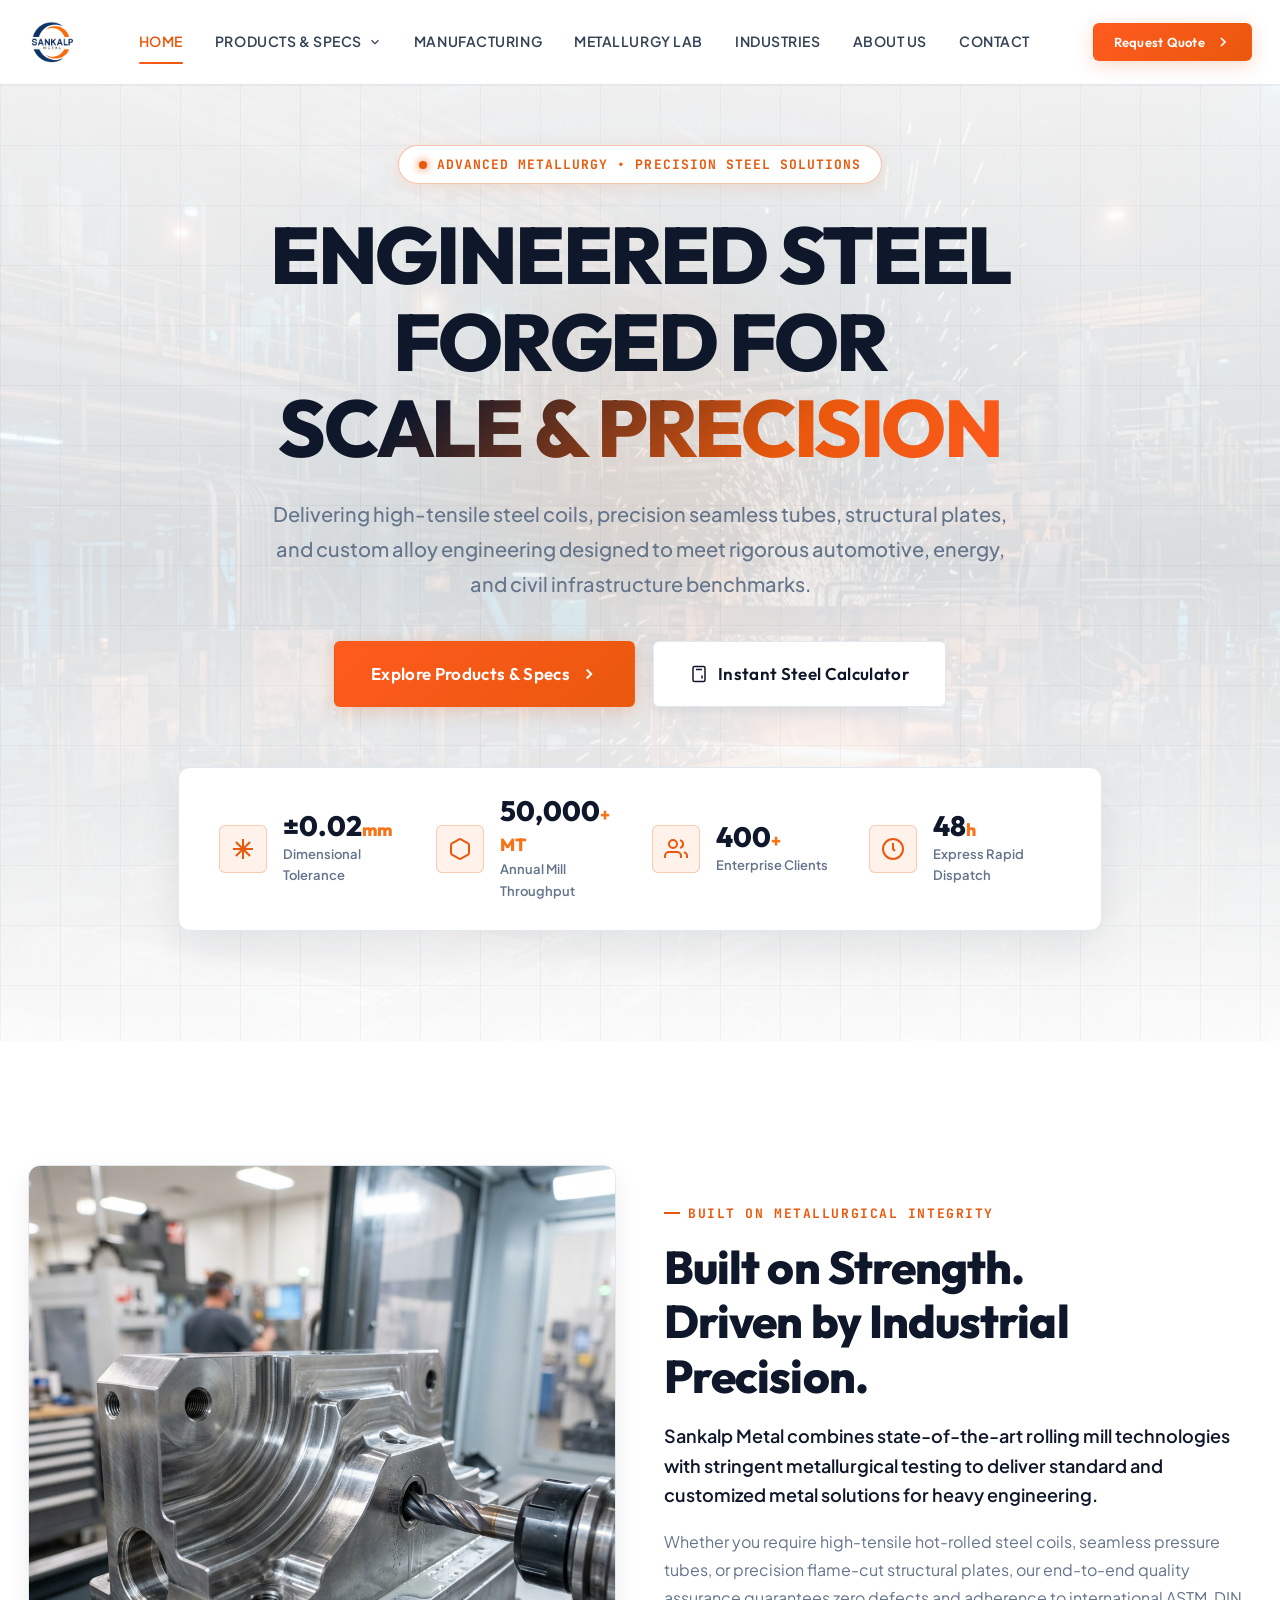
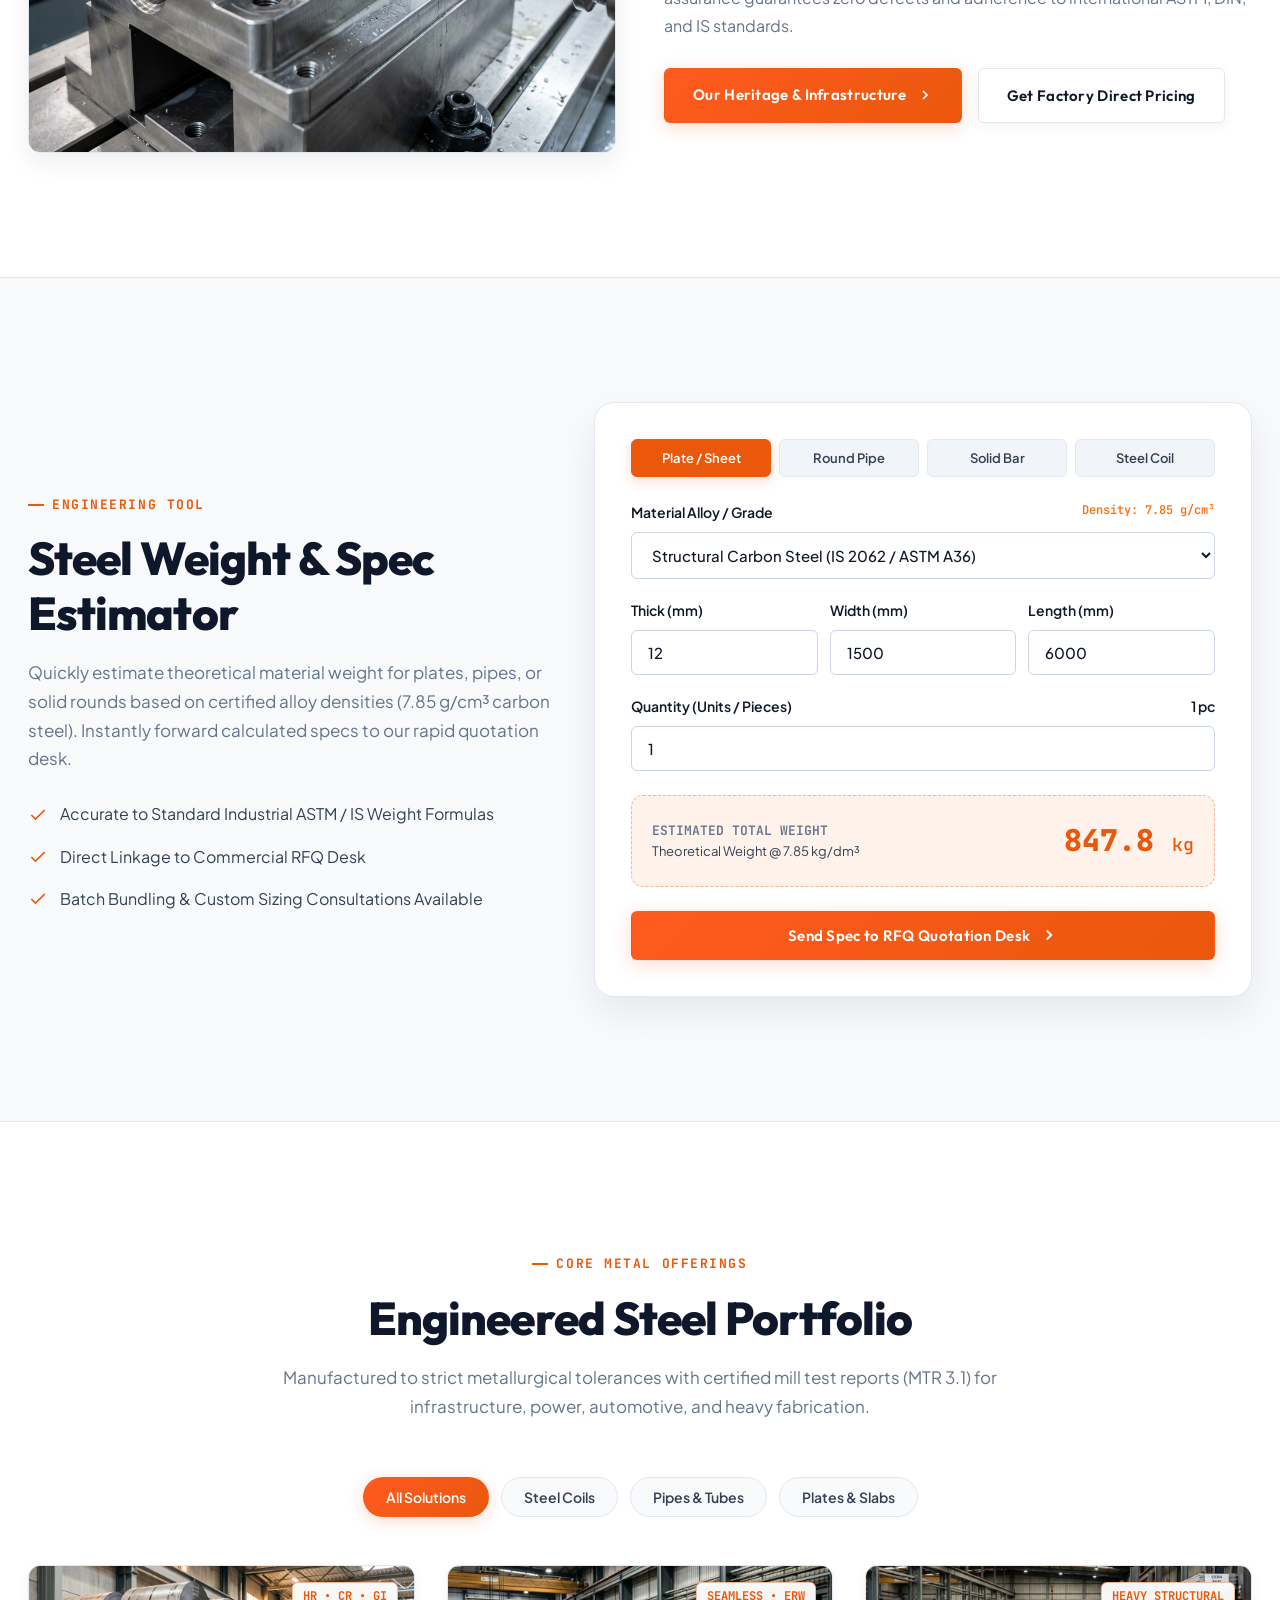
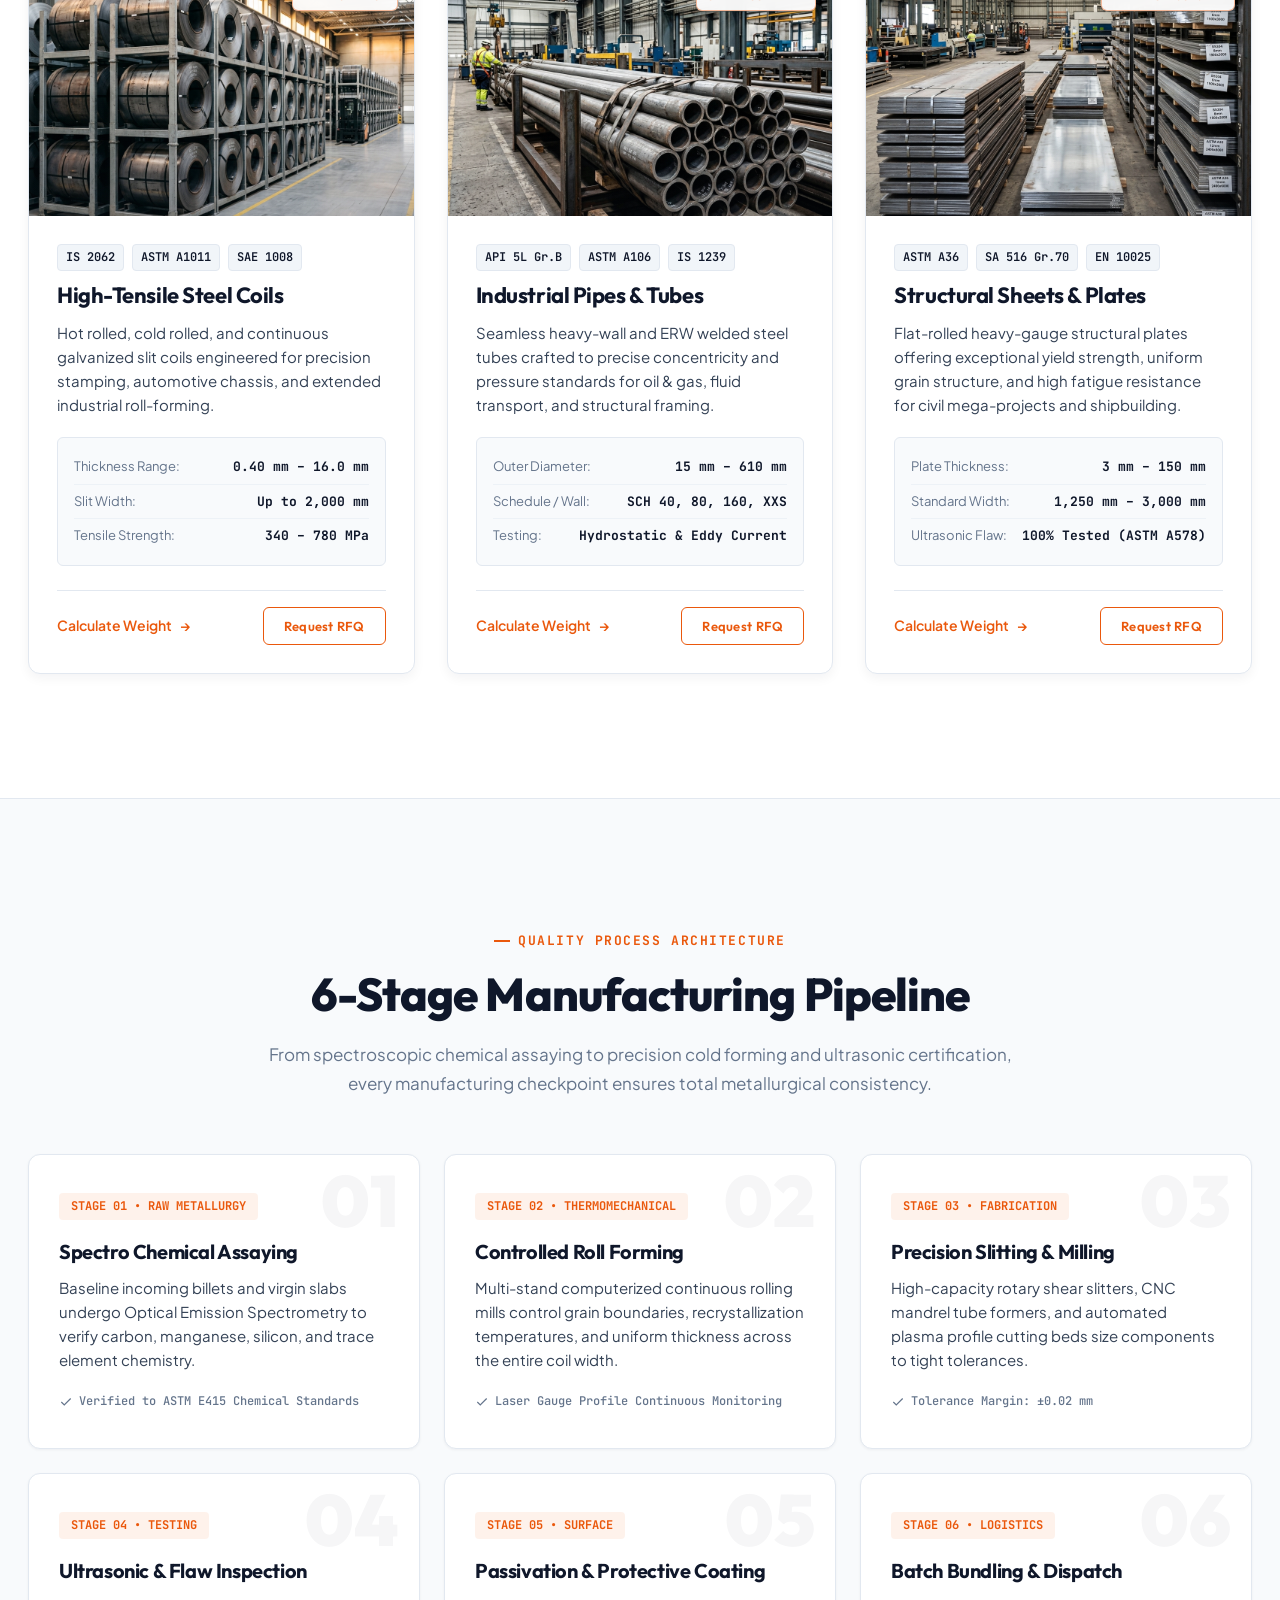
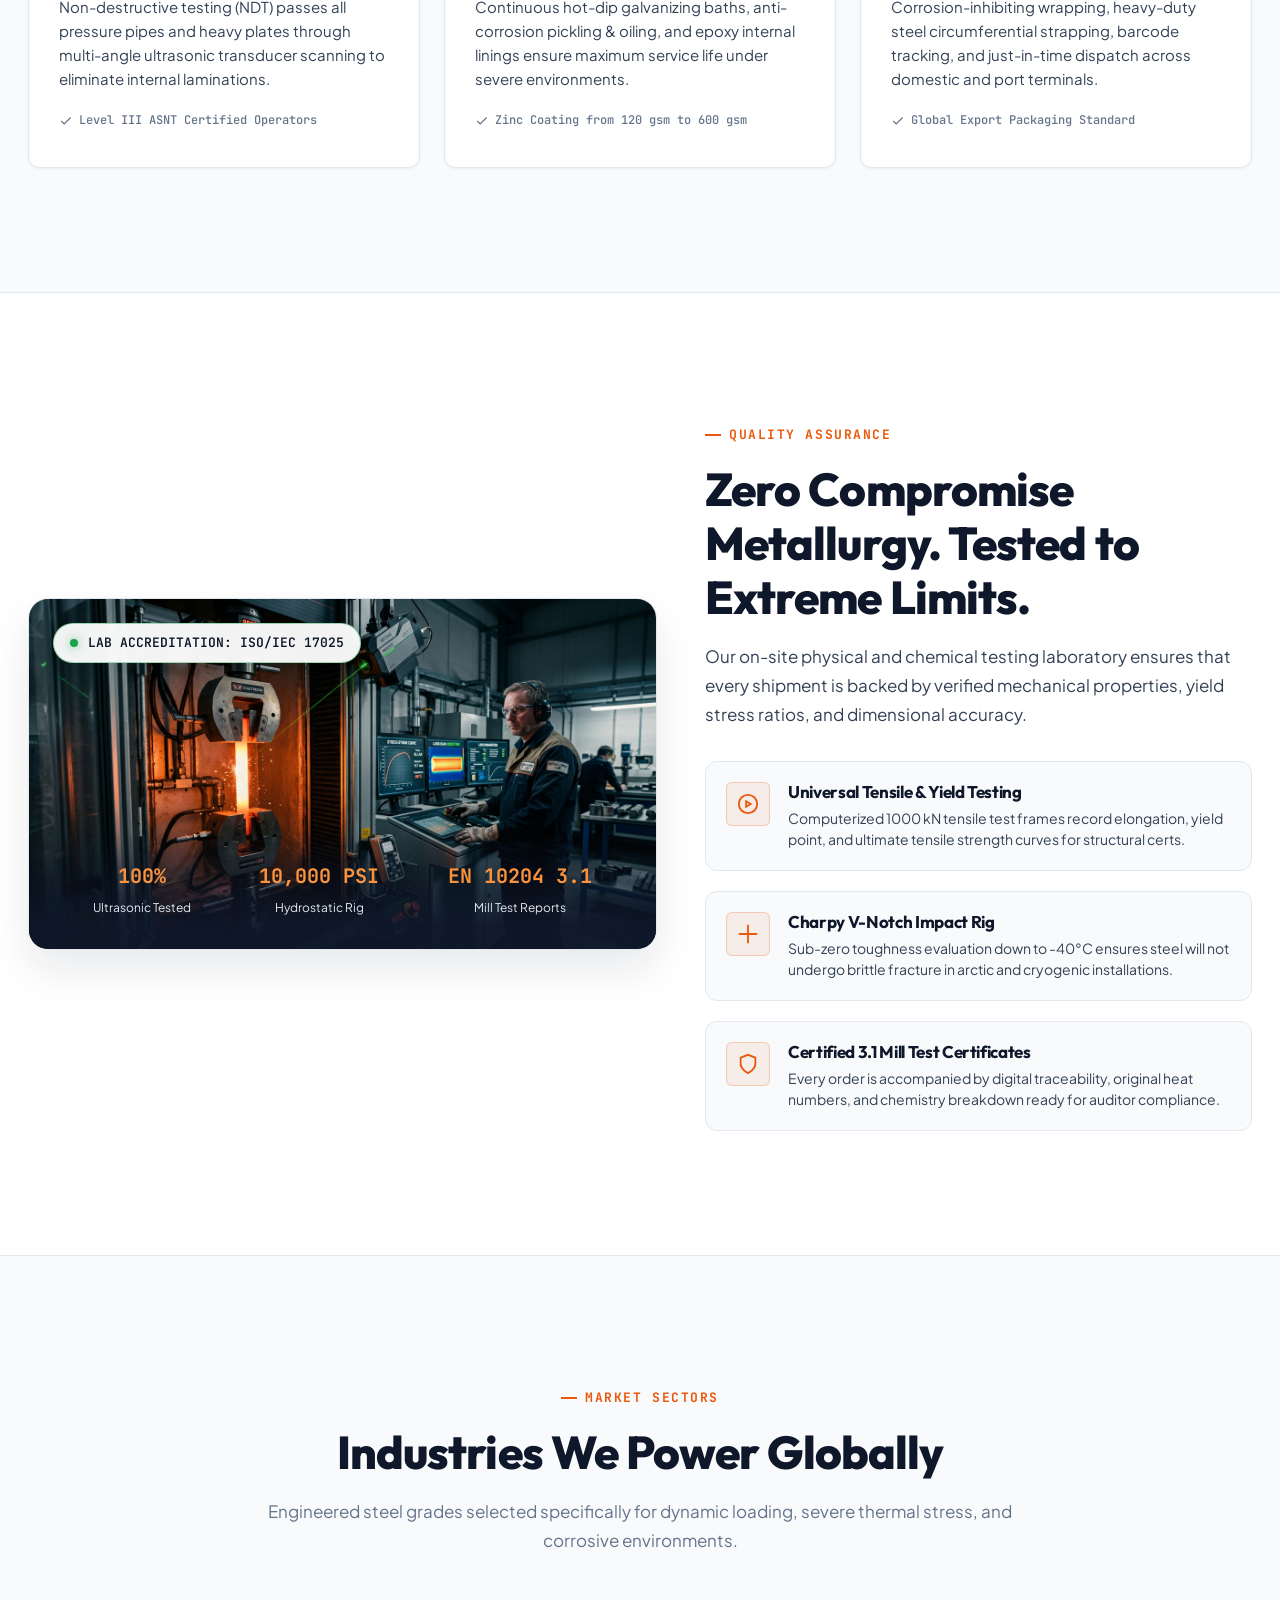
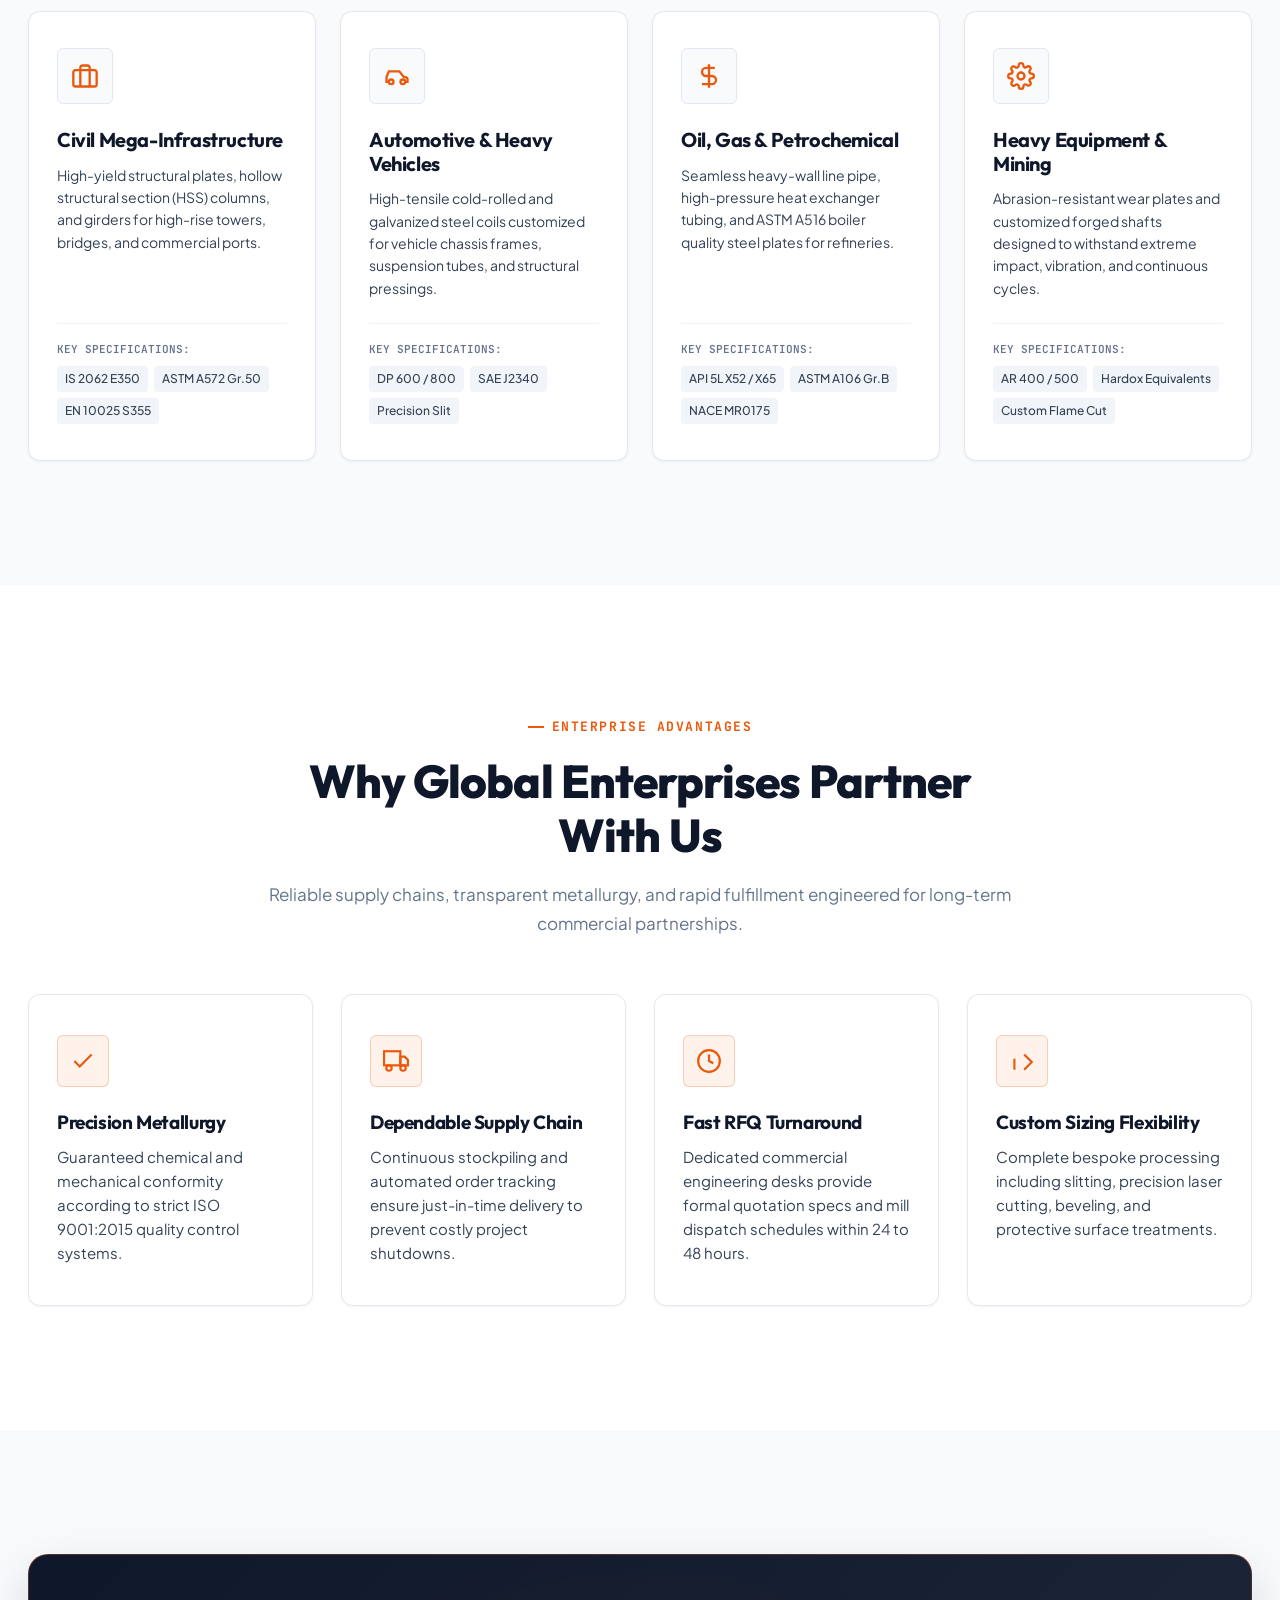
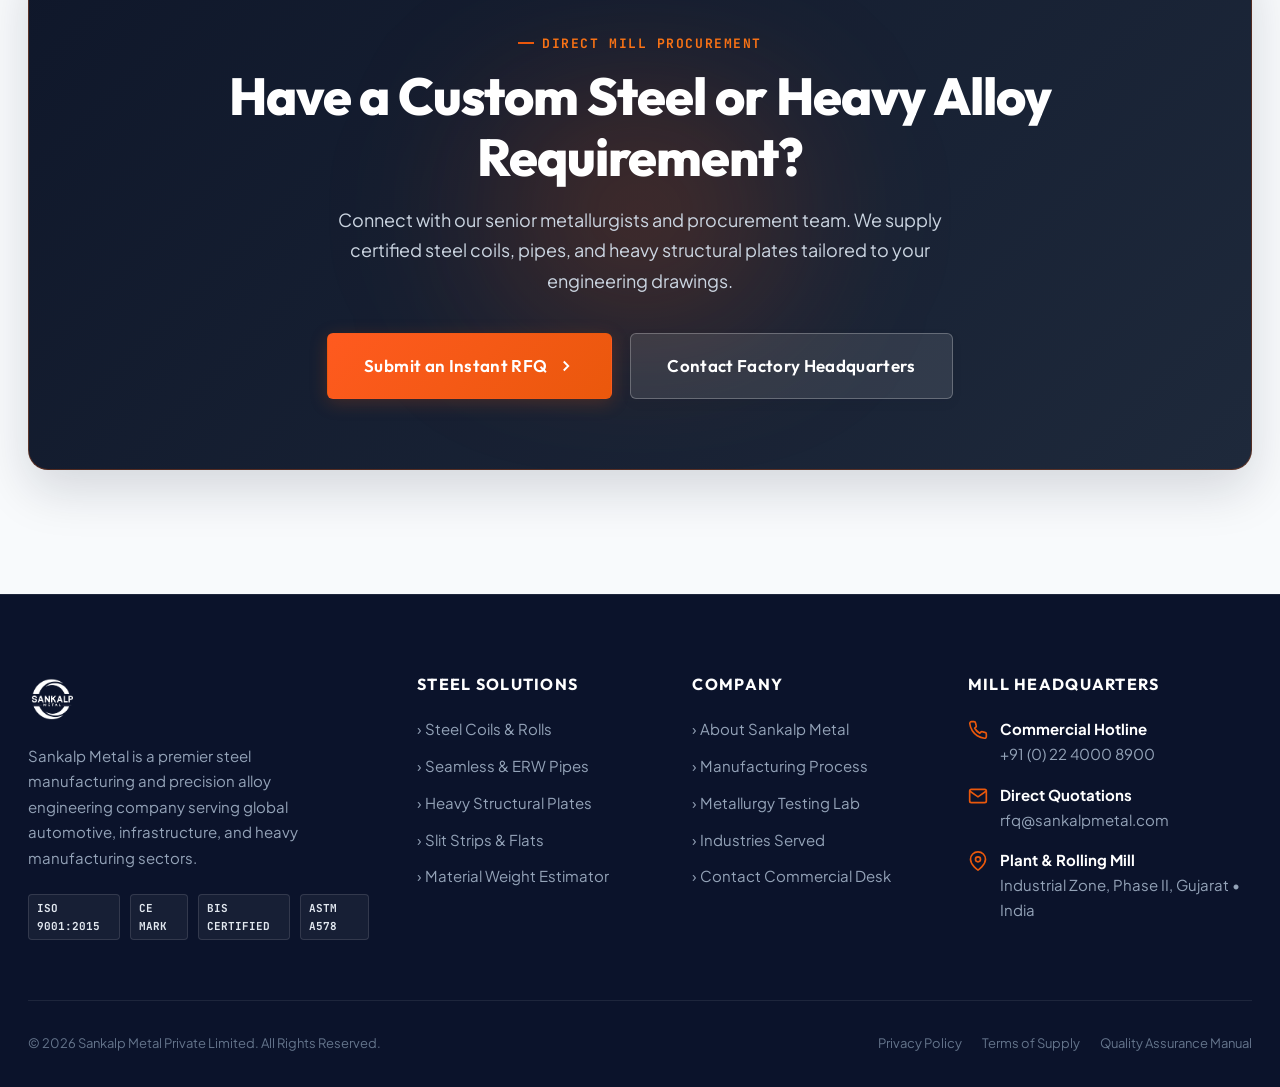
==== commit 09accb90: "Initial commit - Sankalp website" ====
--- a/index.html
+++ b/index.html
@@ -33,20 +33,6 @@
 </head>
 <body>
 
-    <!-- Top Live Ticker / Announcement Bar -->
-    <div class="top-ticker">
-        <div class="container top-ticker-content">
-            <div class="ticker-status">
-                <span class="pulse-dot"></span>
-                <span>MILL STATUS: OPERATING AT 100% CAPACITY &bull; EXPRESS DISPATCH ACTIVE</span>
-            </div>
-            <div class="ticker-badges">
-                <span><svg width="14" height="14" viewBox="0 0 24 24" fill="none" stroke="currentColor" stroke-width="2"><path d="M12 22s8-4 8-10V5l-8-3-8 3v7c0 6 8 10 8 10z"></path></svg> ISO 9001:2015 CERTIFIED</span>
-                <span><svg width="14" height="14" viewBox="0 0 24 24" fill="none" stroke="currentColor" stroke-width="2"><circle cx="12" cy="12" r="10"></circle><polyline points="12 6 12 12 16 14"></polyline></svg> 48H RAPID RFQ TURNAROUND</span>
-            </div>
-        </div>
-    </div>
-
     <!-- Global Header -->
     <header class="header">
         <div class="container nav-container">
--- a/css/style.css
+++ b/css/style.css
@@ -1827,22 +1827,43 @@
   transform: translateY(0);
 }
 
-/* Mobile Navigation Drawer (Light Mode) */
+/* ==========================================================================
+   Mobile Responsiveness Enhancements (1024px, 768px, 640px, 480px)
+   ========================================================================== */
+
+/* Mobile Backdrop */
+.mobile-nav-backdrop {
+  position: fixed;
+  inset: 0;
+  background: rgba(15, 23, 42, 0.45);
+  backdrop-filter: blur(4px);
+  -webkit-backdrop-filter: blur(4px);
+  z-index: 1000;
+  opacity: 0;
+  visibility: hidden;
+  transition: opacity 0.3s ease, visibility 0.3s ease;
+}
+
+.mobile-nav-backdrop.active {
+  opacity: 1;
+  visibility: visible;
+}
+
 @media (max-width: 1023px) {
   .desktop-nav {
     position: fixed;
     top: 0;
     right: -100%;
-    width: 320px;
+    width: min(320px, 85vw);
     height: 100vh;
     background: #FFFFFF;
     border-left: 1px solid var(--color-border);
     flex-direction: column;
     justify-content: flex-start;
     align-items: flex-start;
-    padding: 80px 32px 40px;
+    padding: 72px 24px 36px;
     box-shadow: -15px 0 40px rgba(15, 23, 42, 0.15);
-    transition: right 0.4s cubic-bezier(0.16, 1, 0.3, 1);
+    transition: right 0.35s cubic-bezier(0.16, 1, 0.3, 1);
     z-index: 1001;
     overflow-y: auto;
   }
@@ -1852,11 +1873,16 @@
   }
 
   .mobile-toggle {
-    display: block;
+    display: flex;
+    align-items: center;
+    justify-content: center;
+    width: 42px;
+    height: 42px;
+    padding: 0;
   }
 
   .nav-link {
-    font-size: 1.0625rem;
+    font-size: 1rem;
     width: 100%;
     padding: 14px 0;
     border-bottom: 1px solid var(--color-border-subtle);
@@ -1870,6 +1896,246 @@
     visibility: visible;
     box-shadow: none;
     background: var(--color-surface-subtle);
-    margin: 8px 0;
-  }
-}
+    border: 1px solid var(--color-border);
+    border-radius: var(--radius-sm);
+    margin: 8px 0 14px;
+    padding: 6px 0;
+  }
+}
+
+@media (max-width: 768px) {
+  .section-padding {
+    padding: 64px 0;
+  }
+
+  .container {
+    padding: 0 18px;
+  }
+
+  .top-ticker {
+    padding: 8px 0;
+  }
+
+  .top-ticker-content {
+    flex-direction: column;
+    align-items: center;
+    text-align: center;
+    gap: 6px;
+  }
+
+  .ticker-status {
+    font-size: 0.75rem;
+    line-height: 1.4;
+  }
+
+  .ticker-badges {
+    font-size: 0.6875rem;
+    gap: 12px;
+    justify-content: center;
+  }
+
+  .nav-container {
+    height: 72px;
+  }
+
+  .brand-logo {
+    height: 40px;
+  }
+
+  .hero-epic {
+    min-height: auto;
+    padding-top: 40px;
+    padding-bottom: 60px;
+  }
+
+  .hero-pill-badge {
+    font-size: 0.75rem;
+    padding: 6px 14px;
+    letter-spacing: 0.05em;
+    margin-bottom: 20px;
+    max-width: 100%;
+    white-space: normal;
+    text-align: center;
+  }
+
+  .hero-headline {
+    font-size: 2.25rem;
+    line-height: 1.15;
+    margin-bottom: 18px;
+  }
+
+  .hero-desc {
+    font-size: 1rem;
+    line-height: 1.65;
+    margin-bottom: 30px;
+  }
+
+  .hero-cta-group {
+    flex-direction: column;
+    width: 100%;
+    gap: 12px;
+    margin-bottom: 40px;
+  }
+
+  .hero-cta-group .btn {
+    width: 100%;
+    padding: 14px 20px;
+  }
+
+  .hero-capabilities-dock {
+    grid-template-columns: 1fr;
+    gap: 16px;
+    padding: 20px;
+  }
+
+  .dock-item {
+    gap: 14px;
+  }
+
+  .dock-val {
+    font-size: 1.5rem;
+  }
+
+  .calc-card {
+    padding: 24px 18px;
+  }
+
+  .calc-shape-tabs {
+    grid-template-columns: repeat(2, 1fr);
+    gap: 8px;
+  }
+
+  .calc-dims-grid {
+    grid-template-columns: 1fr;
+    gap: 12px;
+  }
+
+  .calc-result-box {
+    flex-direction: column;
+    align-items: flex-start;
+    gap: 10px;
+    padding: 16px;
+  }
+
+  .result-metric-val {
+    font-size: 1.5rem;
+  }
+
+  .filter-bar {
+    gap: 8px;
+    margin-bottom: 32px;
+  }
+
+  .filter-btn {
+    padding: 8px 16px;
+    font-size: 0.8125rem;
+  }
+
+  .pipeline-step {
+    padding: 28px 20px;
+  }
+
+  .step-num-watermark {
+    font-size: 3.5rem;
+  }
+
+  .quality-media-wrap {
+    box-shadow: var(--shadow-md);
+  }
+
+  .lab-specs-dock {
+    padding: 16px 12px;
+    flex-direction: row;
+    gap: 8px;
+  }
+
+  .lab-spec-item strong {
+    font-size: 1rem;
+  }
+
+  .lab-spec-item span {
+    font-size: 0.6875rem;
+  }
+
+  .quality-feature-item {
+    padding: 16px;
+    gap: 14px;
+  }
+
+  .cta-banner {
+    padding: 44px 20px;
+  }
+
+  .cta-title {
+    font-size: 1.875rem;
+  }
+
+  .cta-subtitle {
+    font-size: 0.95rem;
+    margin-bottom: 24px;
+  }
+
+  .cta-btns {
+    flex-direction: column;
+    width: 100%;
+    gap: 12px;
+  }
+
+  .cta-btns .btn {
+    width: 100%;
+  }
+
+  .footer {
+    padding: 56px 0 24px;
+  }
+
+  .footer-grid {
+    gap: 36px;
+    margin-bottom: 40px;
+  }
+
+  .footer-bottom {
+    flex-direction: column;
+    text-align: center;
+    gap: 12px;
+  }
+
+  .rfq-modal-card {
+    padding: 24px 18px;
+  }
+}
+
+@media (max-width: 480px) {
+  .header-actions .btn-sm span {
+    display: inline-block;
+  }
+
+  .header-actions .btn-sm {
+    padding: 8px 12px;
+    font-size: 0.75rem;
+  }
+
+  .header-actions .btn-sm svg {
+    display: none;
+  }
+
+  .hero-headline {
+    font-size: 1.95rem;
+  }
+
+  .section-title {
+    font-size: 1.75rem;
+  }
+
+  .product-body {
+    padding: 20px 16px;
+  }
+
+  .product-img-box {
+    height: 200px;
+  }
+
+  .why-card {
+    padding: 28px 20px;
+  }
+}
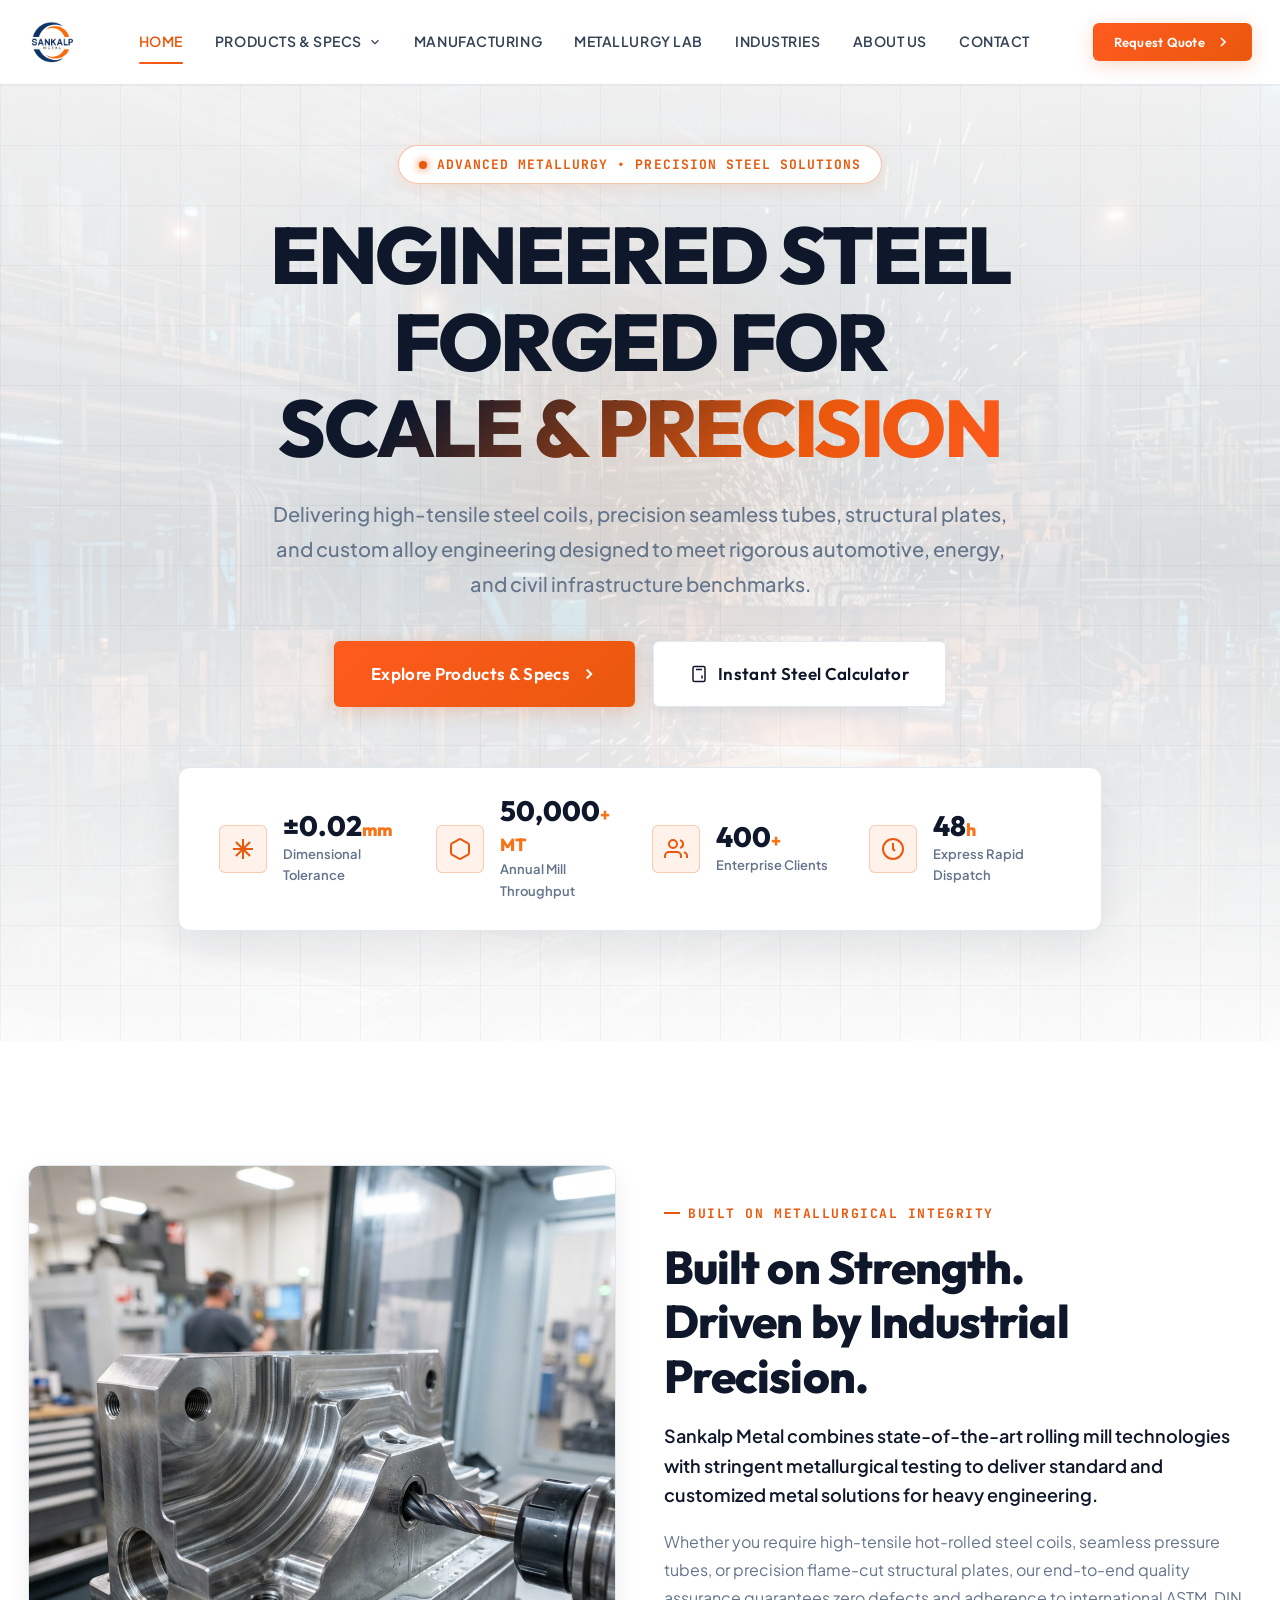
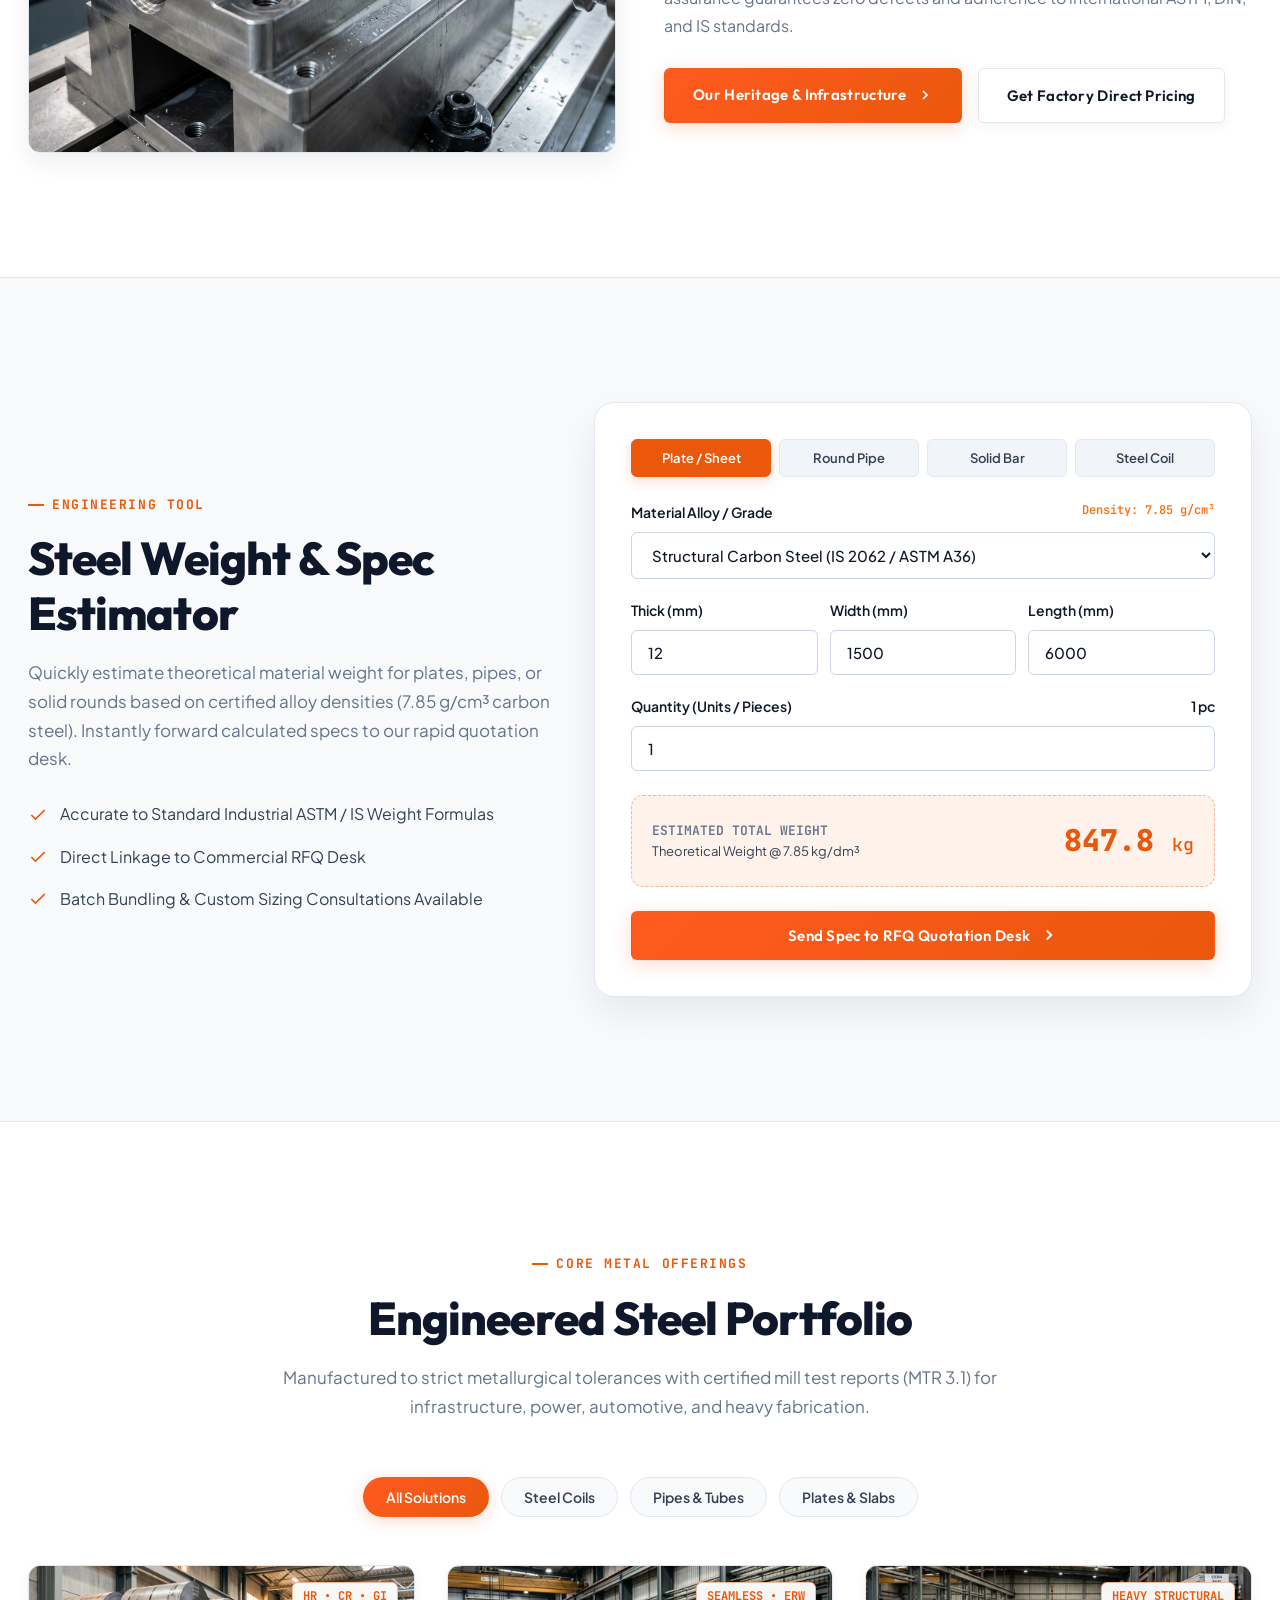
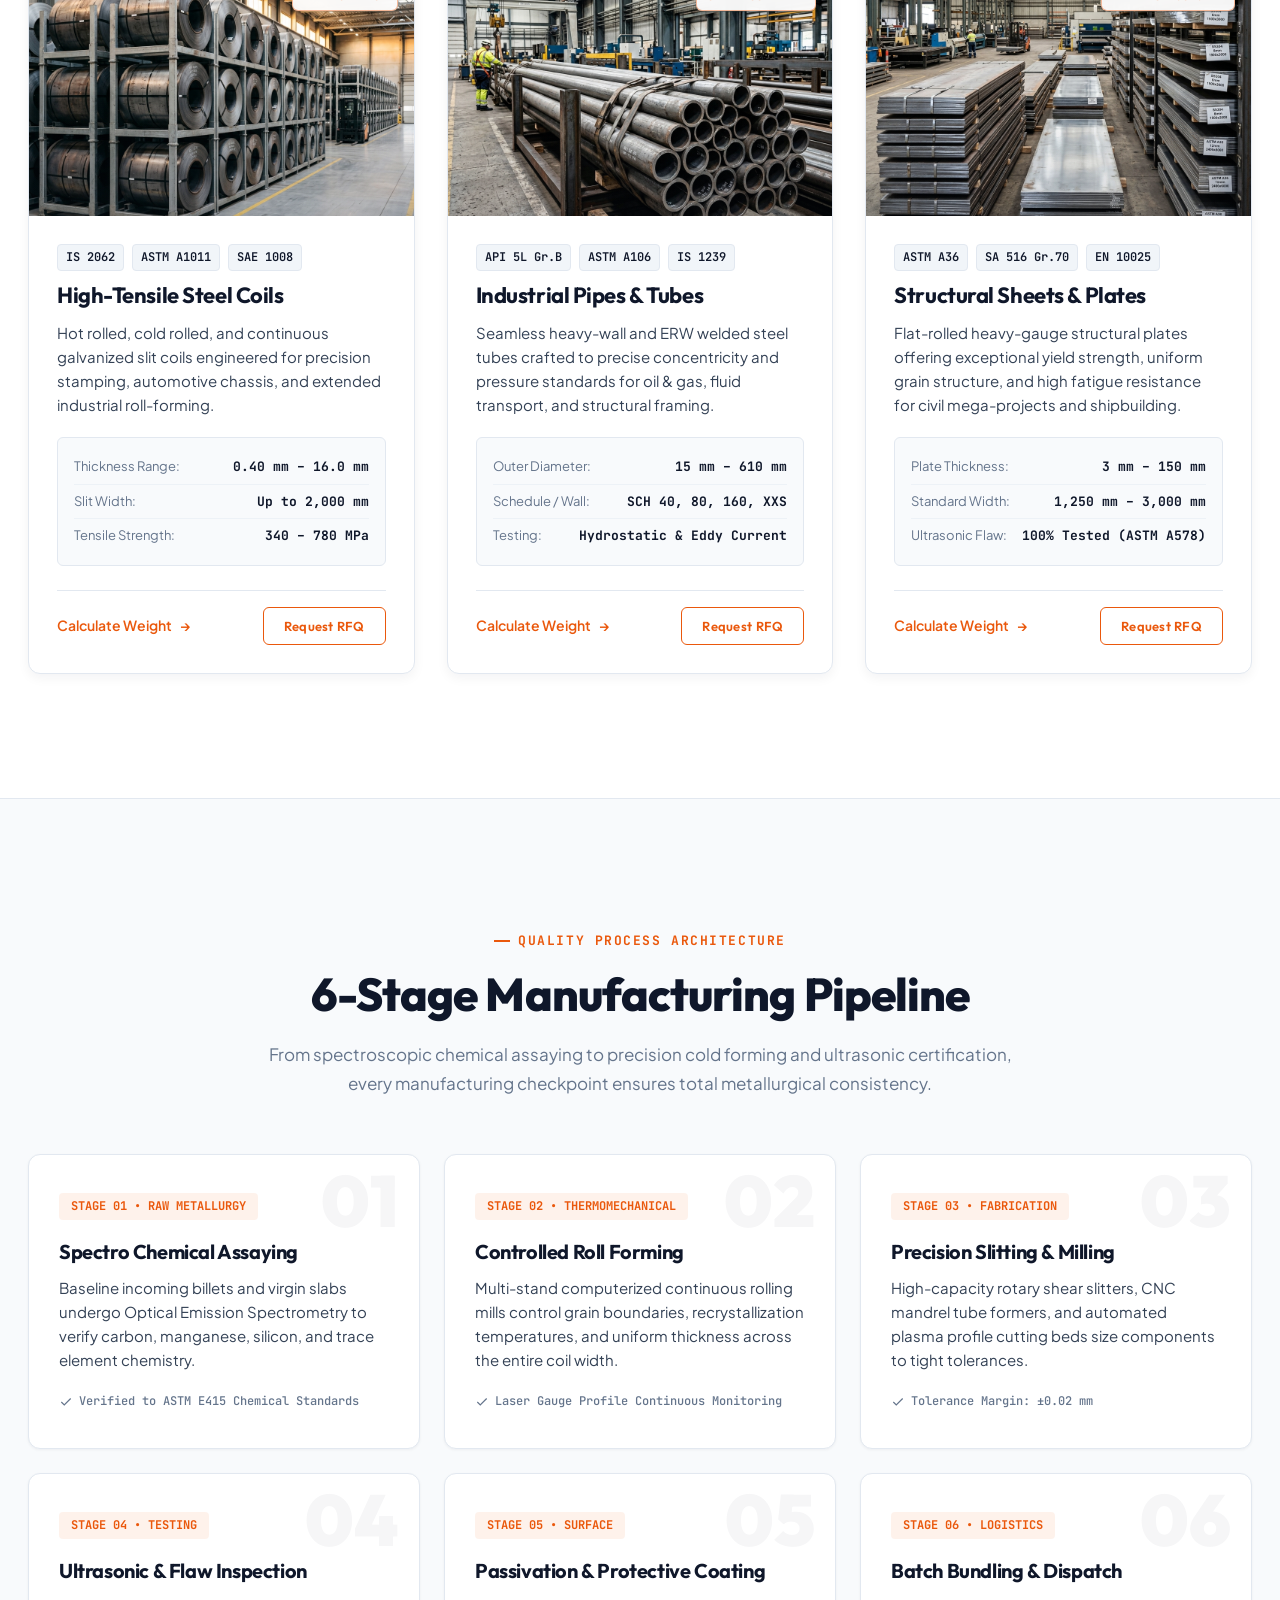
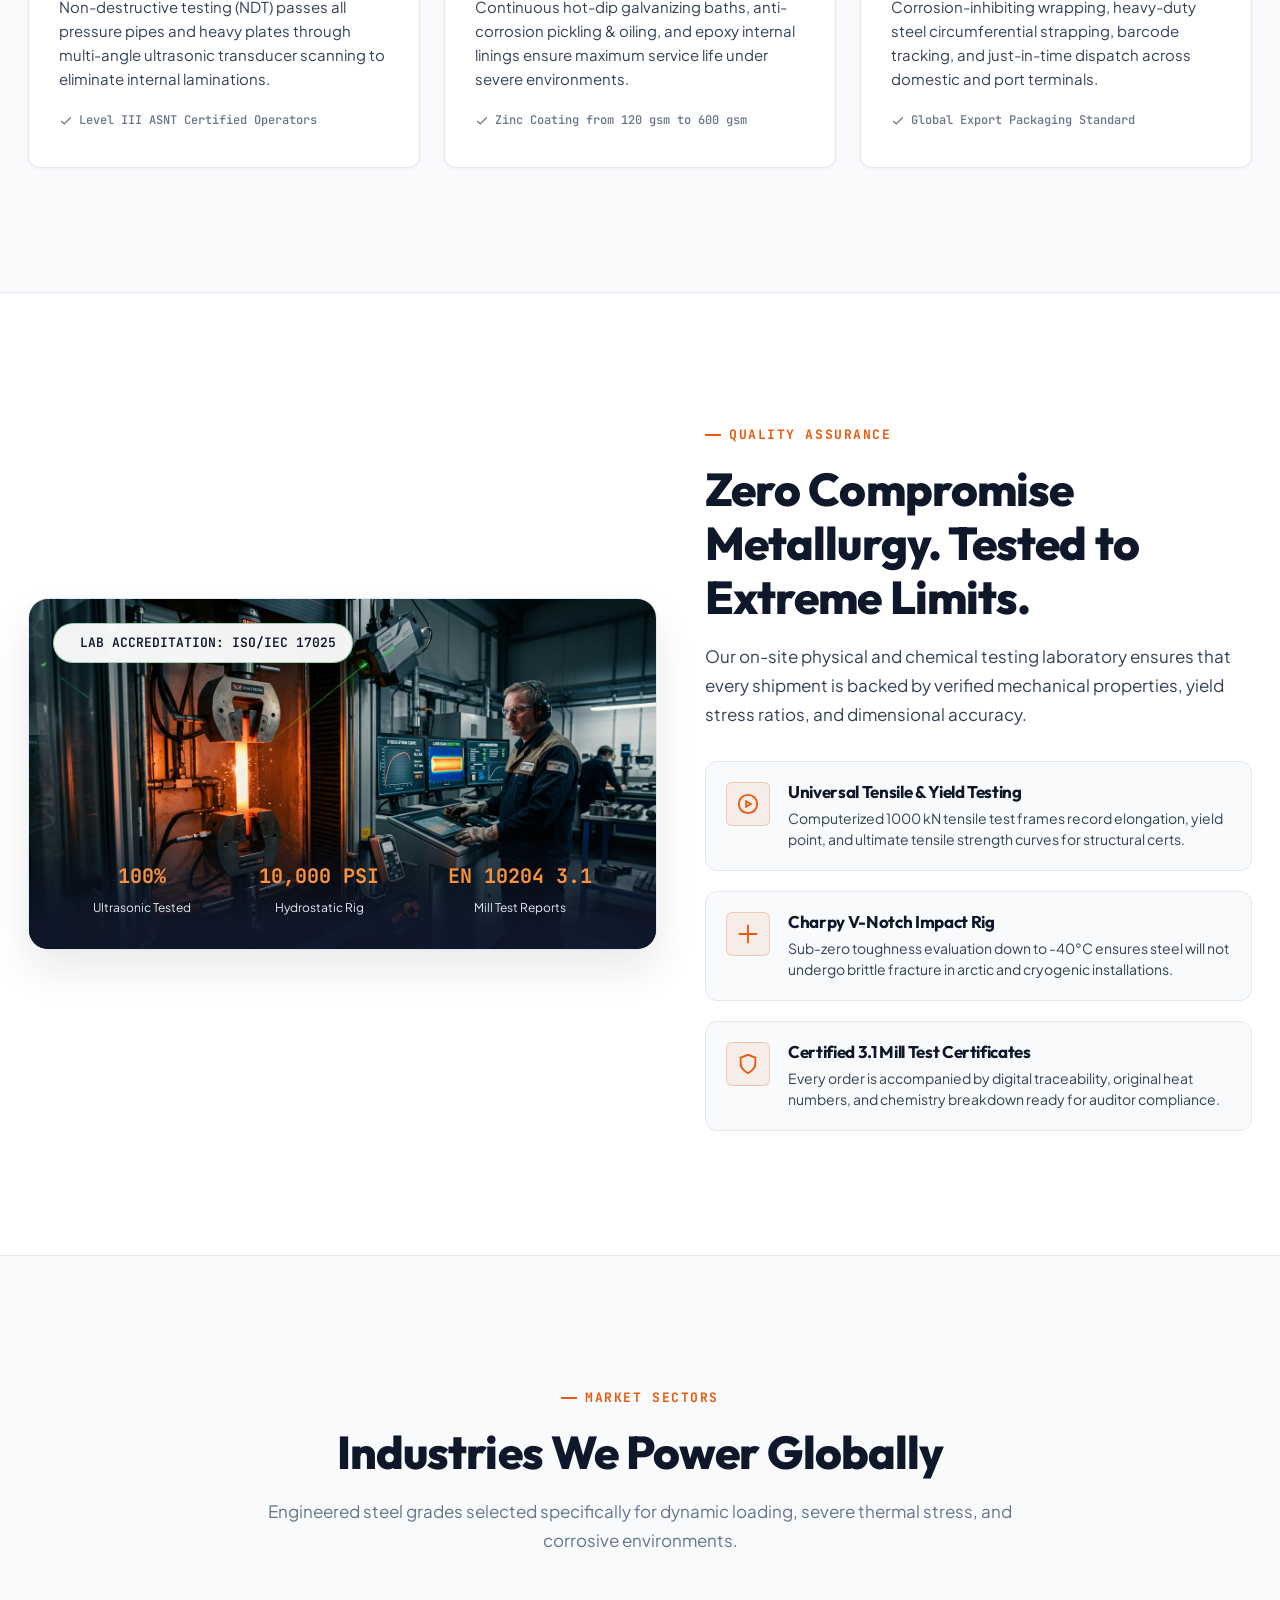
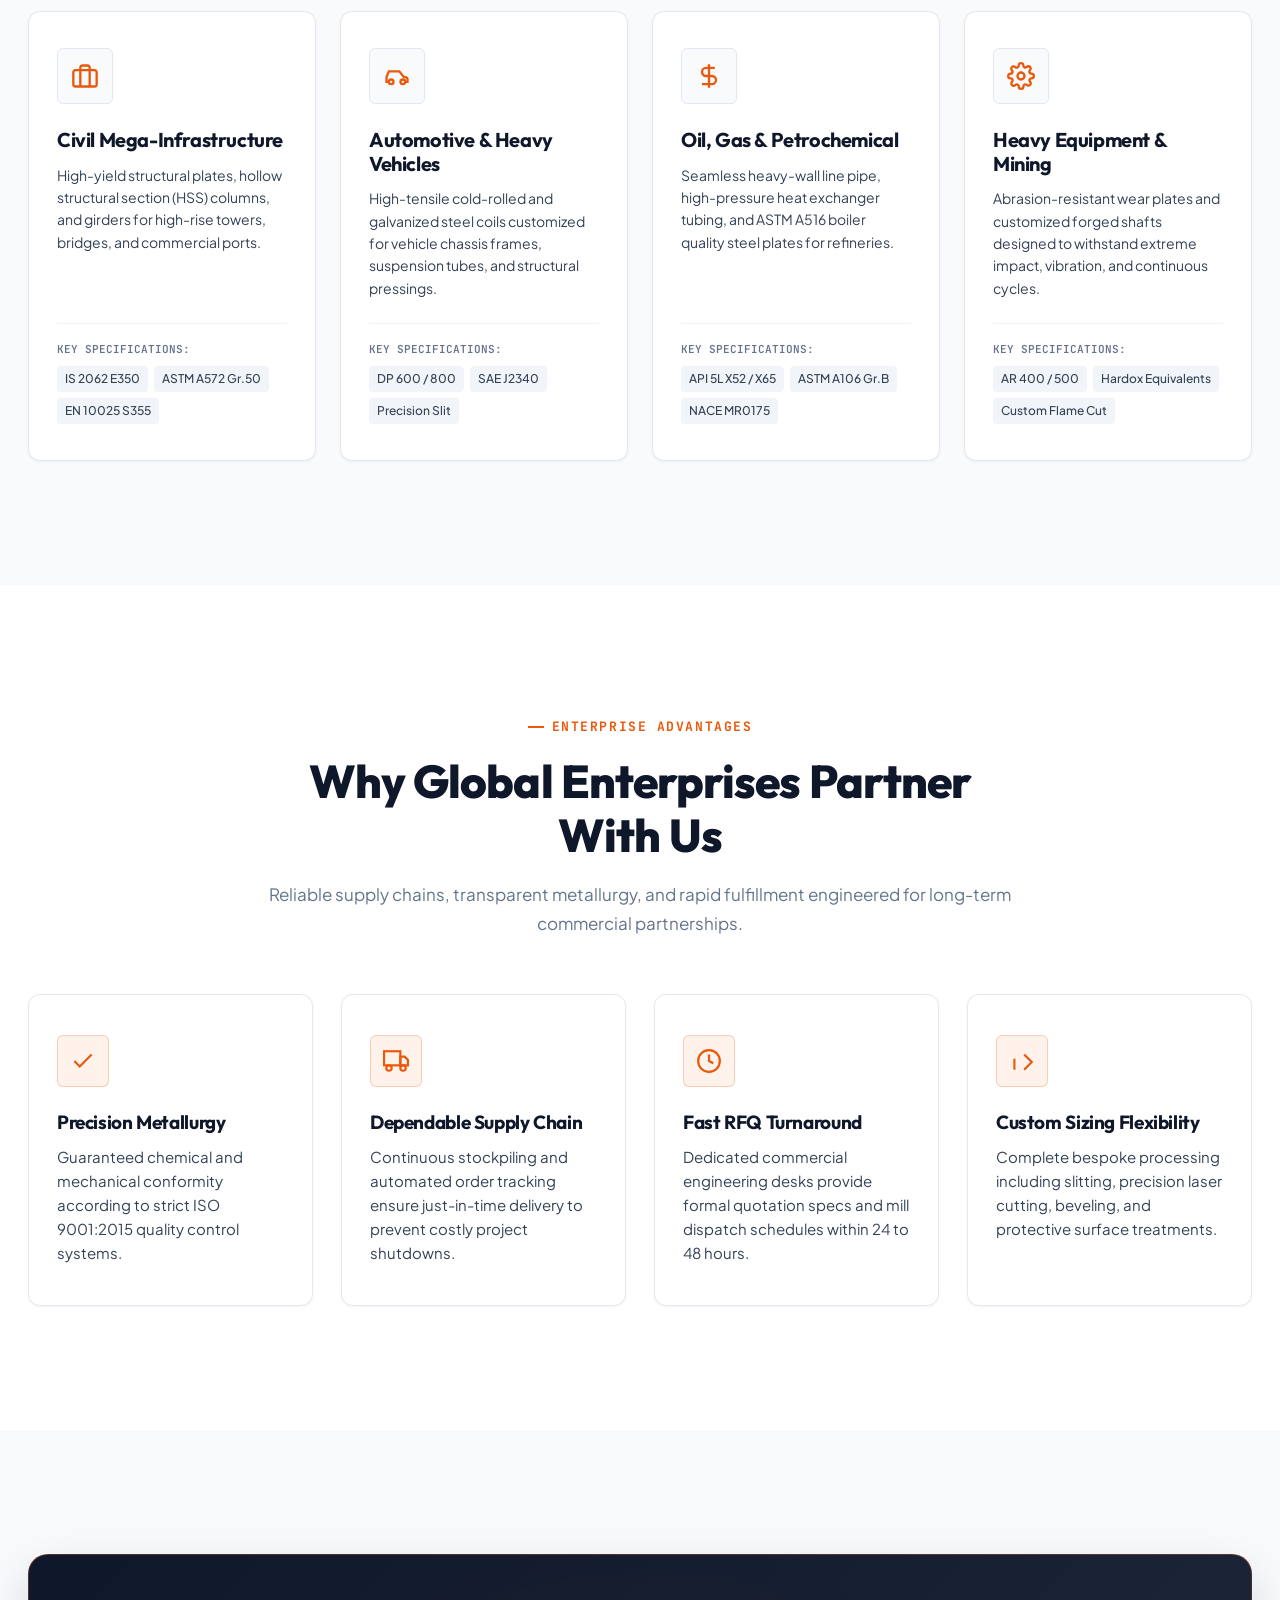
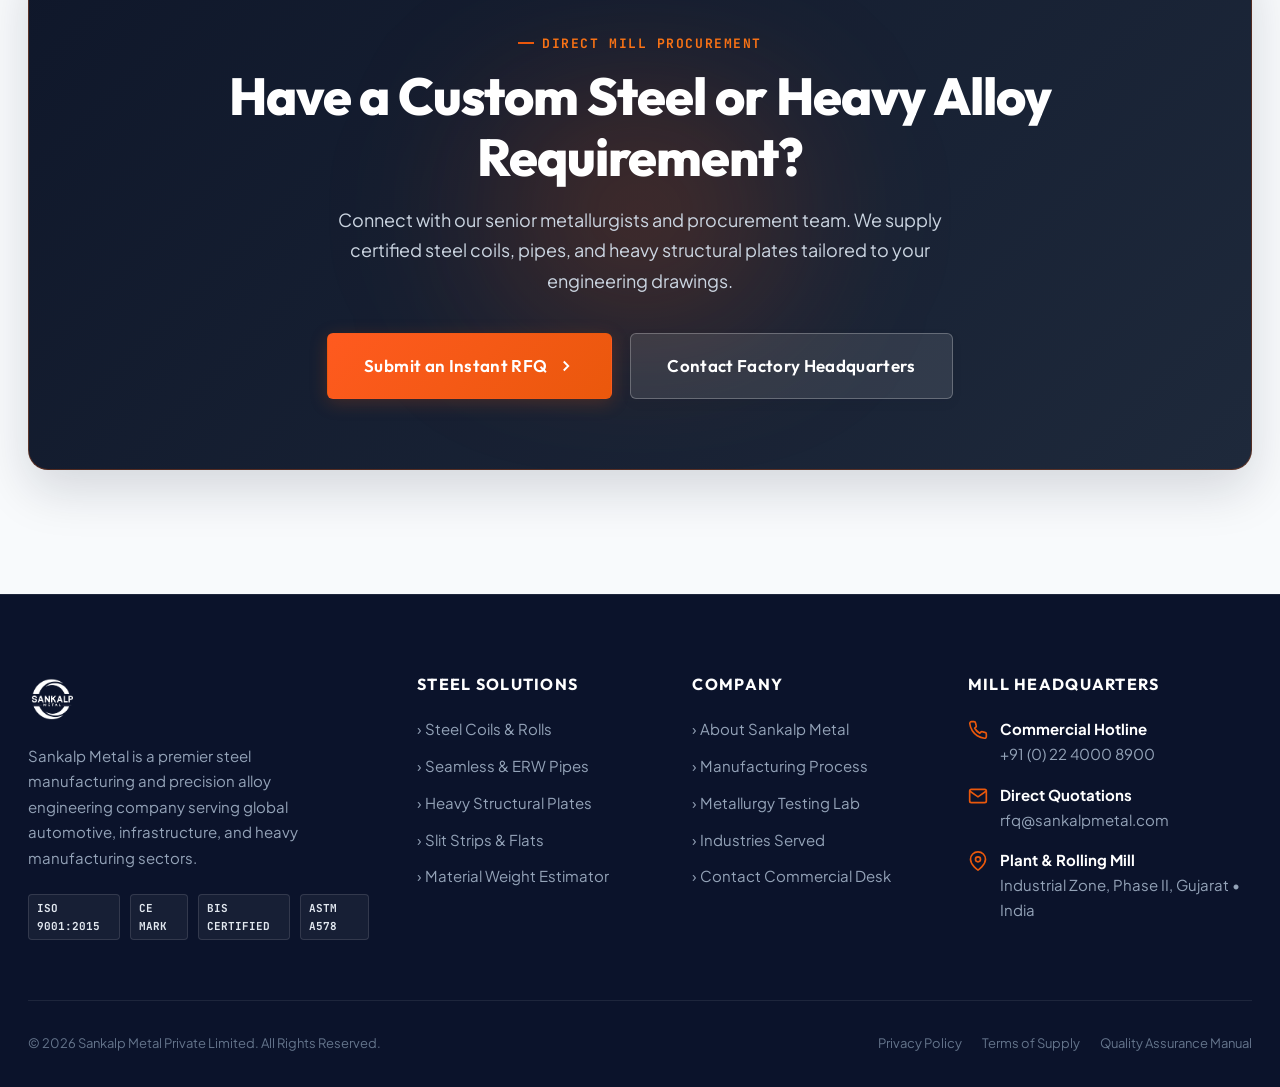
==== commit ce5c356e: "Initial commit - Sankalp website" ====
--- a/index.html
+++ b/index.html
@@ -43,6 +43,10 @@
             
             <!-- Desktop Navigation -->
             <nav class="desktop-nav" id="mainNav">
+                <div class="drawer-top-bar">
+                    <span class="drawer-brand-title">Menu</span>
+                    <button class="drawer-close-btn" id="drawerCloseBtn" aria-label="Close Navigation">&times;</button>
+                </div>
                 <a href="index.html" class="nav-link active">HOME</a>
                 
                 <div class="nav-dropdown">
--- a/css/style.css
+++ b/css/style.css
@@ -82,6 +82,9 @@
 html {
   scroll-behavior: smooth;
   font-size: 16px;
+  width: 100%;
+  max-width: 100%;
+  overflow-x: hidden;
 }
 
 body {
@@ -89,7 +92,10 @@
   background-color: var(--color-canvas);
   color: var(--color-text-body);
   line-height: 1.65;
+  width: 100%;
+  max-width: 100%;
   overflow-x: hidden;
+  position: relative;
   -webkit-font-smoothing: antialiased;
 }
 
@@ -140,59 +146,6 @@
 /* ==========================================================================
    Header & Navigation (Crisp Light Frosted Glass)
    ========================================================================== */
-.top-ticker {
-  background: var(--color-surface-subtle);
-  border-bottom: 1px solid var(--color-border);
-  padding: 9px 0;
-  font-size: 0.8125rem;
-  color: var(--color-text-muted);
-  font-family: var(--font-mono);
-}
-
-.top-ticker-content {
-  display: flex;
-  justify-content: space-between;
-  align-items: center;
-  flex-wrap: wrap;
-  gap: 12px;
-}
-
-.ticker-status {
-  display: inline-flex;
-  align-items: center;
-  gap: 8px;
-  color: var(--color-text-heading);
-  font-weight: 600;
-}
-
-.pulse-dot {
-  width: 8px;
-  height: 8px;
-  background-color: #16A34A;
-  border-radius: 50%;
-  box-shadow: 0 0 10px rgba(22, 163, 74, 0.6);
-  animation: pulse 2s infinite;
-}
-
-@keyframes pulse {
-  0% { transform: scale(0.95); opacity: 0.8; }
-  50% { transform: scale(1.3); opacity: 1; }
-  100% { transform: scale(0.95); opacity: 0.8; }
-}
-
-.ticker-badges {
-  display: flex;
-  gap: 20px;
-  font-weight: 500;
-}
-
-.ticker-badges span {
-  display: inline-flex;
-  align-items: center;
-  gap: 6px;
-  color: var(--color-text-body);
-}
-
 .header {
   position: sticky;
   top: 0;
@@ -245,6 +198,10 @@
   display: flex;
   align-items: center;
   gap: 32px;
+}
+
+.drawer-top-bar {
+  display: none;
 }
 
 .nav-link {
@@ -1853,23 +1810,71 @@
   .desktop-nav {
     position: fixed;
     top: 0;
-    right: -100%;
+    right: 0;
     width: min(320px, 85vw);
     height: 100vh;
+    height: 100dvh;
     background: #FFFFFF;
     border-left: 1px solid var(--color-border);
     flex-direction: column;
     justify-content: flex-start;
     align-items: flex-start;
-    padding: 72px 24px 36px;
+    padding: 24px 20px 36px;
     box-shadow: -15px 0 40px rgba(15, 23, 42, 0.15);
-    transition: right 0.35s cubic-bezier(0.16, 1, 0.3, 1);
-    z-index: 1001;
+    transform: translateX(100%);
+    visibility: hidden;
+    pointer-events: none;
+    transition: transform 0.35s cubic-bezier(0.16, 1, 0.3, 1), visibility 0.35s ease;
+    z-index: 1002;
     overflow-y: auto;
+    -webkit-overflow-scrolling: touch;
   }
 
   .desktop-nav.mobile-active {
-    right: 0;
+    transform: translateX(0);
+    visibility: visible;
+    pointer-events: auto;
+  }
+
+  /* Drawer Top Bar */
+  .drawer-top-bar {
+    display: flex;
+    justify-content: space-between;
+    align-items: center;
+    width: 100%;
+    padding-bottom: 16px;
+    margin-bottom: 12px;
+    border-bottom: 1px solid var(--color-border);
+  }
+
+  .drawer-brand-title {
+    font-family: var(--font-display);
+    font-weight: 700;
+    font-size: 1.1rem;
+    color: var(--color-text-heading);
+    letter-spacing: 0.05em;
+    text-transform: uppercase;
+  }
+
+  .drawer-close-btn {
+    background: var(--color-surface-muted);
+    border: 1px solid var(--color-border);
+    border-radius: 50%;
+    width: 36px;
+    height: 36px;
+    display: flex;
+    align-items: center;
+    justify-content: center;
+    font-size: 1.25rem;
+    color: var(--color-text-heading);
+    cursor: pointer;
+    line-height: 1;
+    transition: all var(--transition-fast);
+  }
+
+  .drawer-close-btn:hover {
+    background: var(--color-forge-primary);
+    color: #FFFFFF;
   }
 
   .mobile-toggle {
@@ -1912,28 +1917,6 @@
     padding: 0 18px;
   }
 
-  .top-ticker {
-    padding: 8px 0;
-  }
-
-  .top-ticker-content {
-    flex-direction: column;
-    align-items: center;
-    text-align: center;
-    gap: 6px;
-  }
-
-  .ticker-status {
-    font-size: 0.75rem;
-    line-height: 1.4;
-  }
-
-  .ticker-badges {
-    font-size: 0.6875rem;
-    gap: 12px;
-    justify-content: center;
-  }
-
   .nav-container {
     height: 72px;
   }
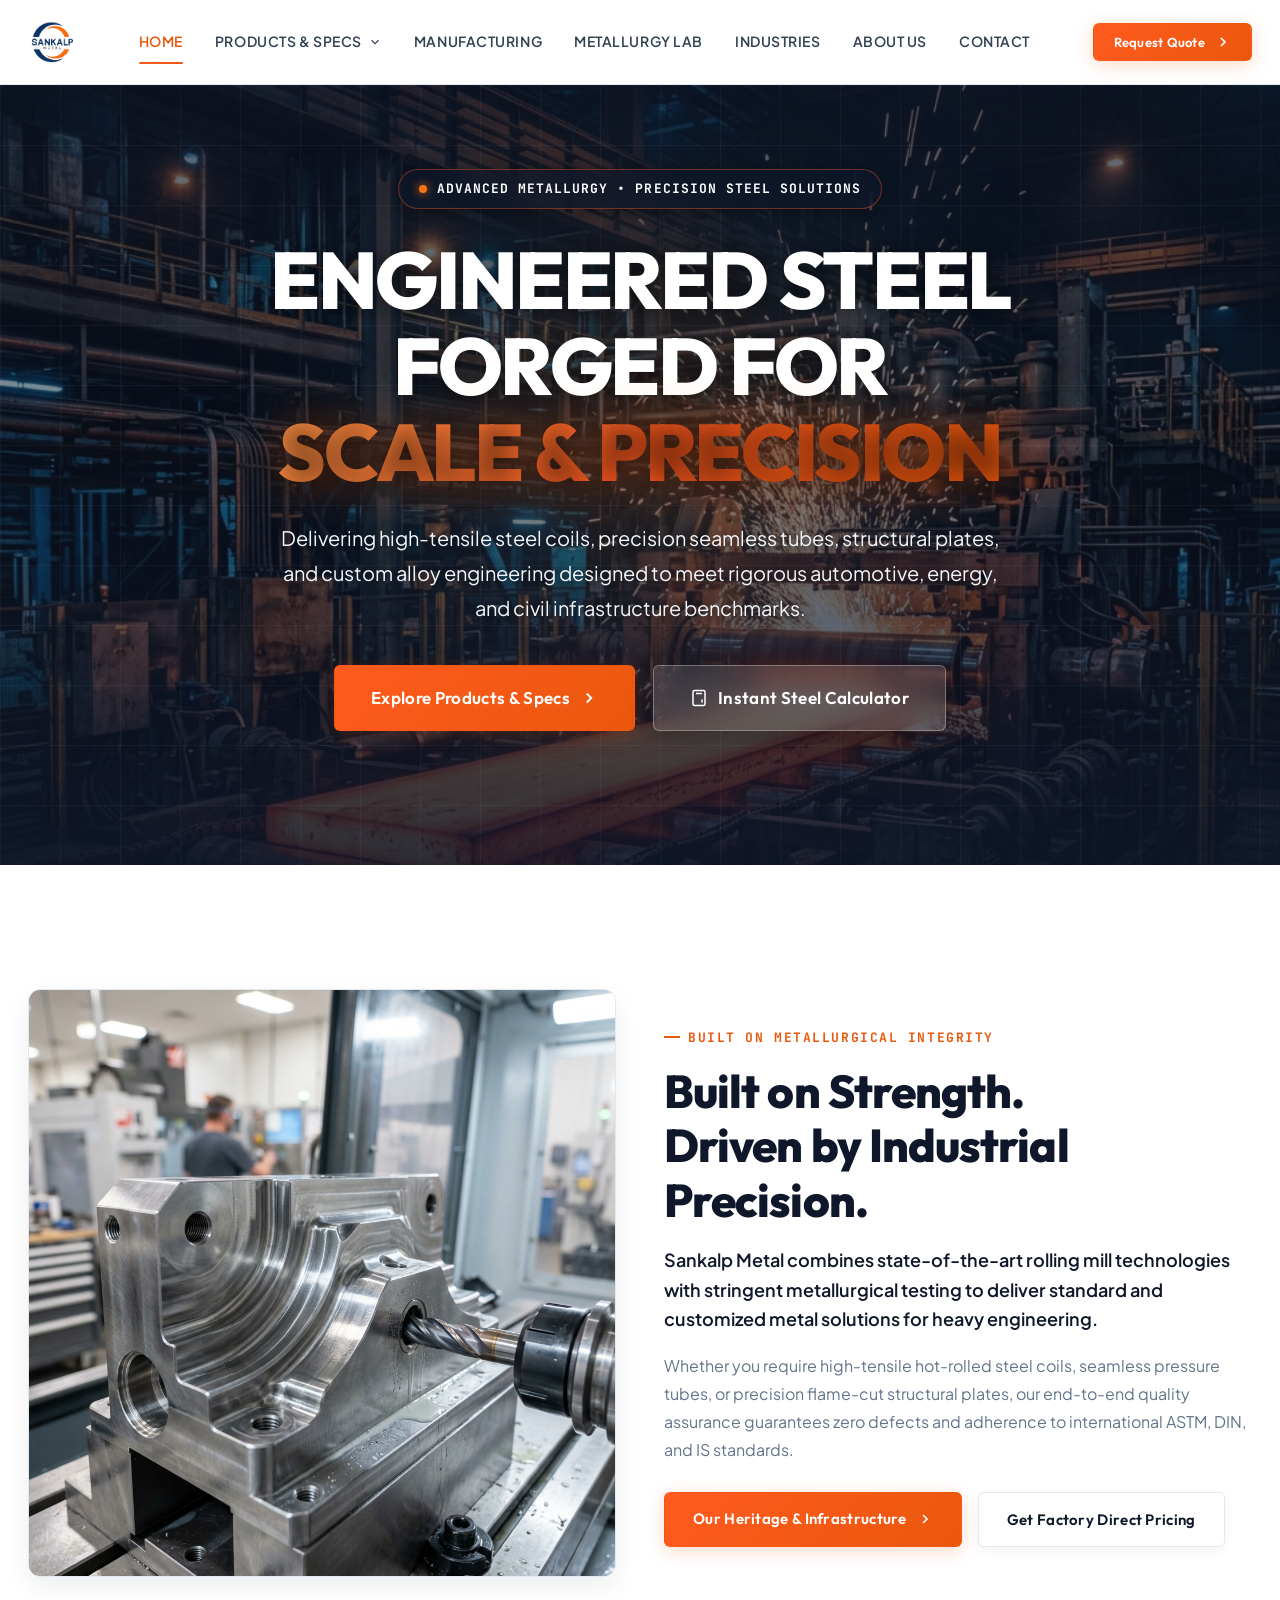
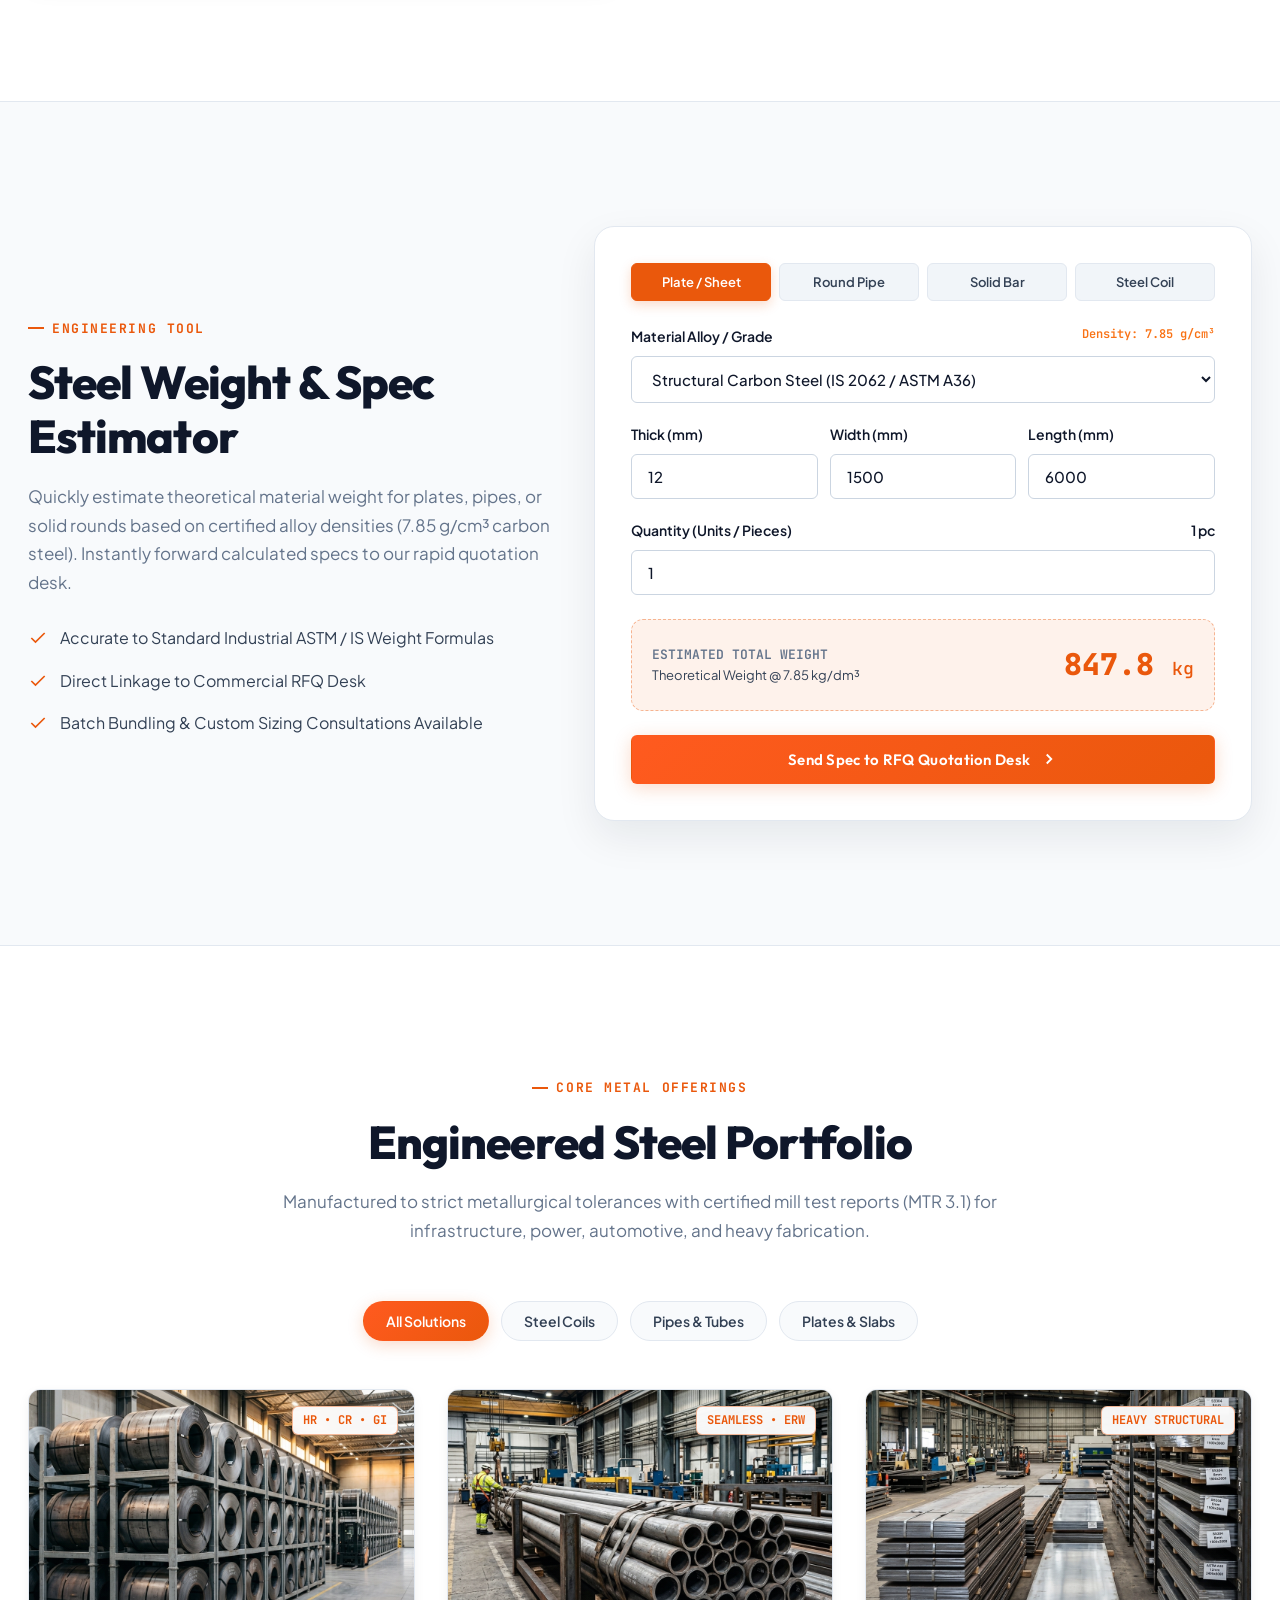
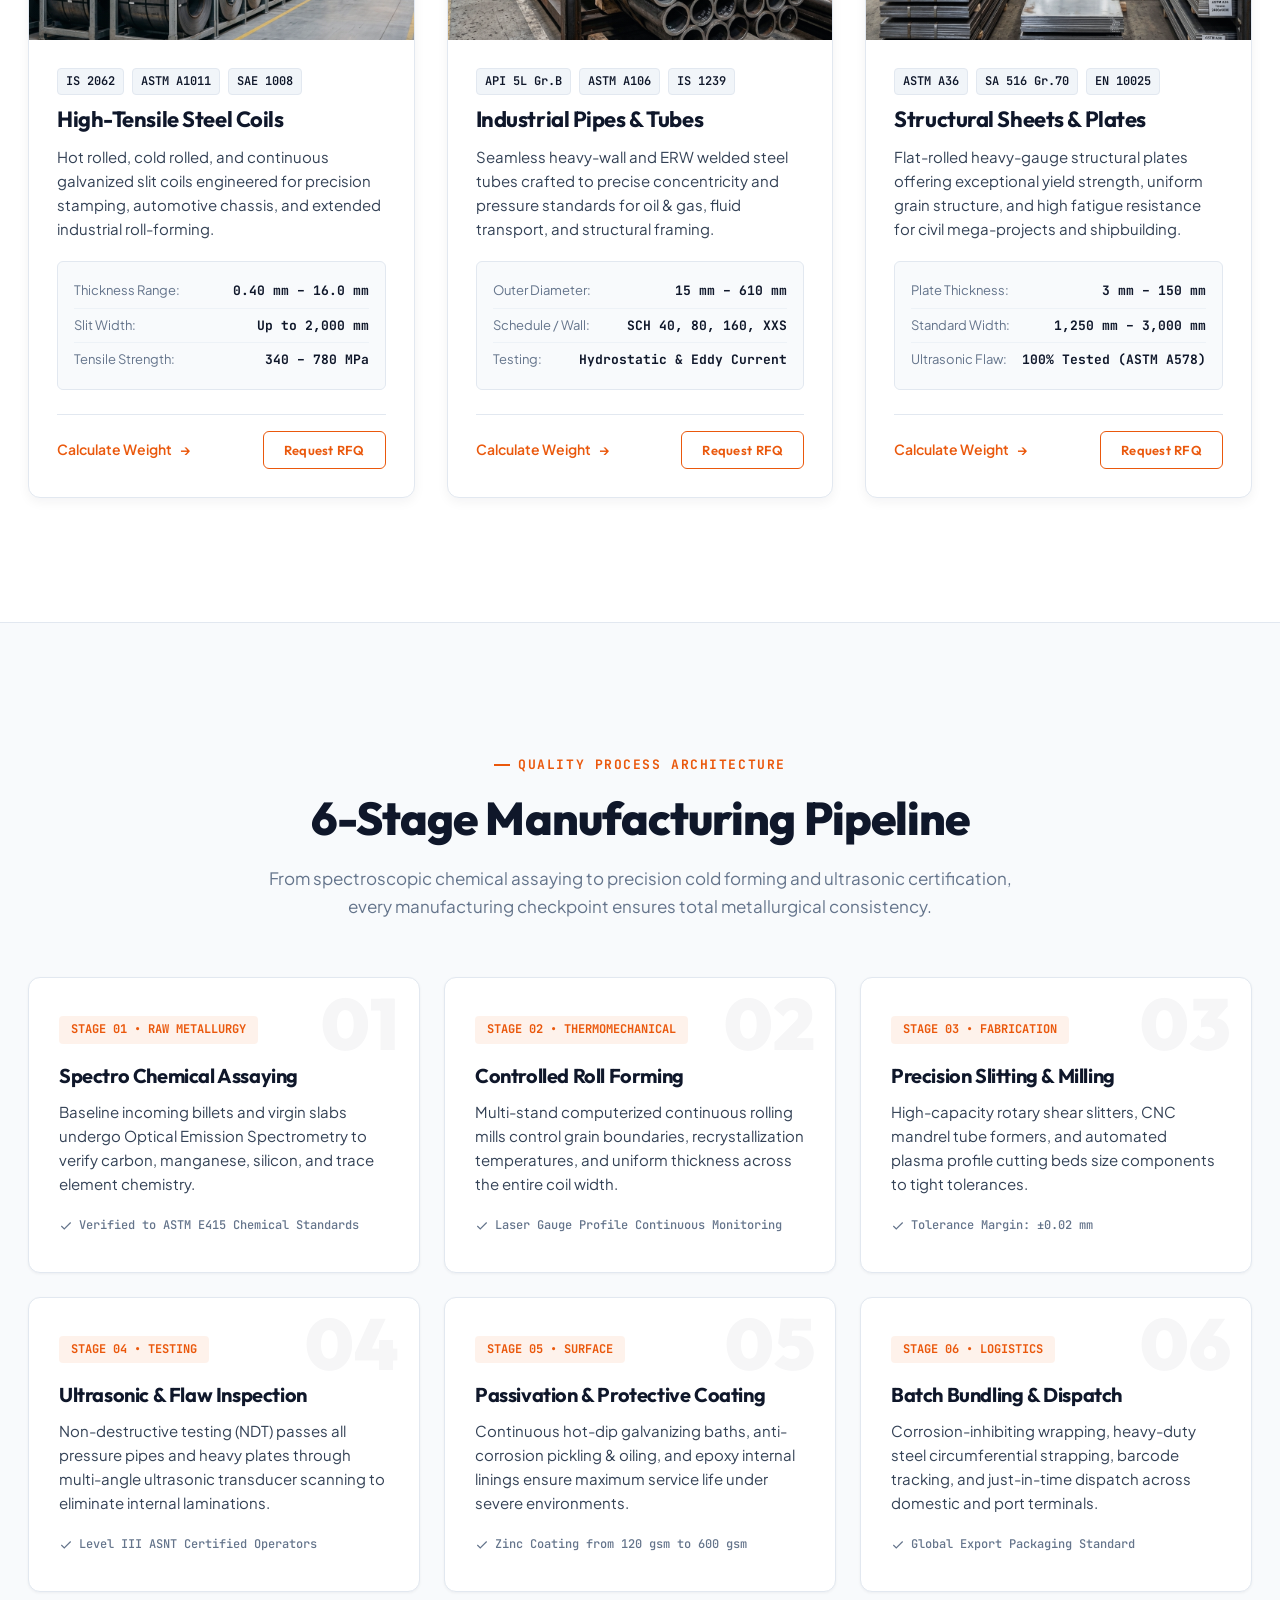
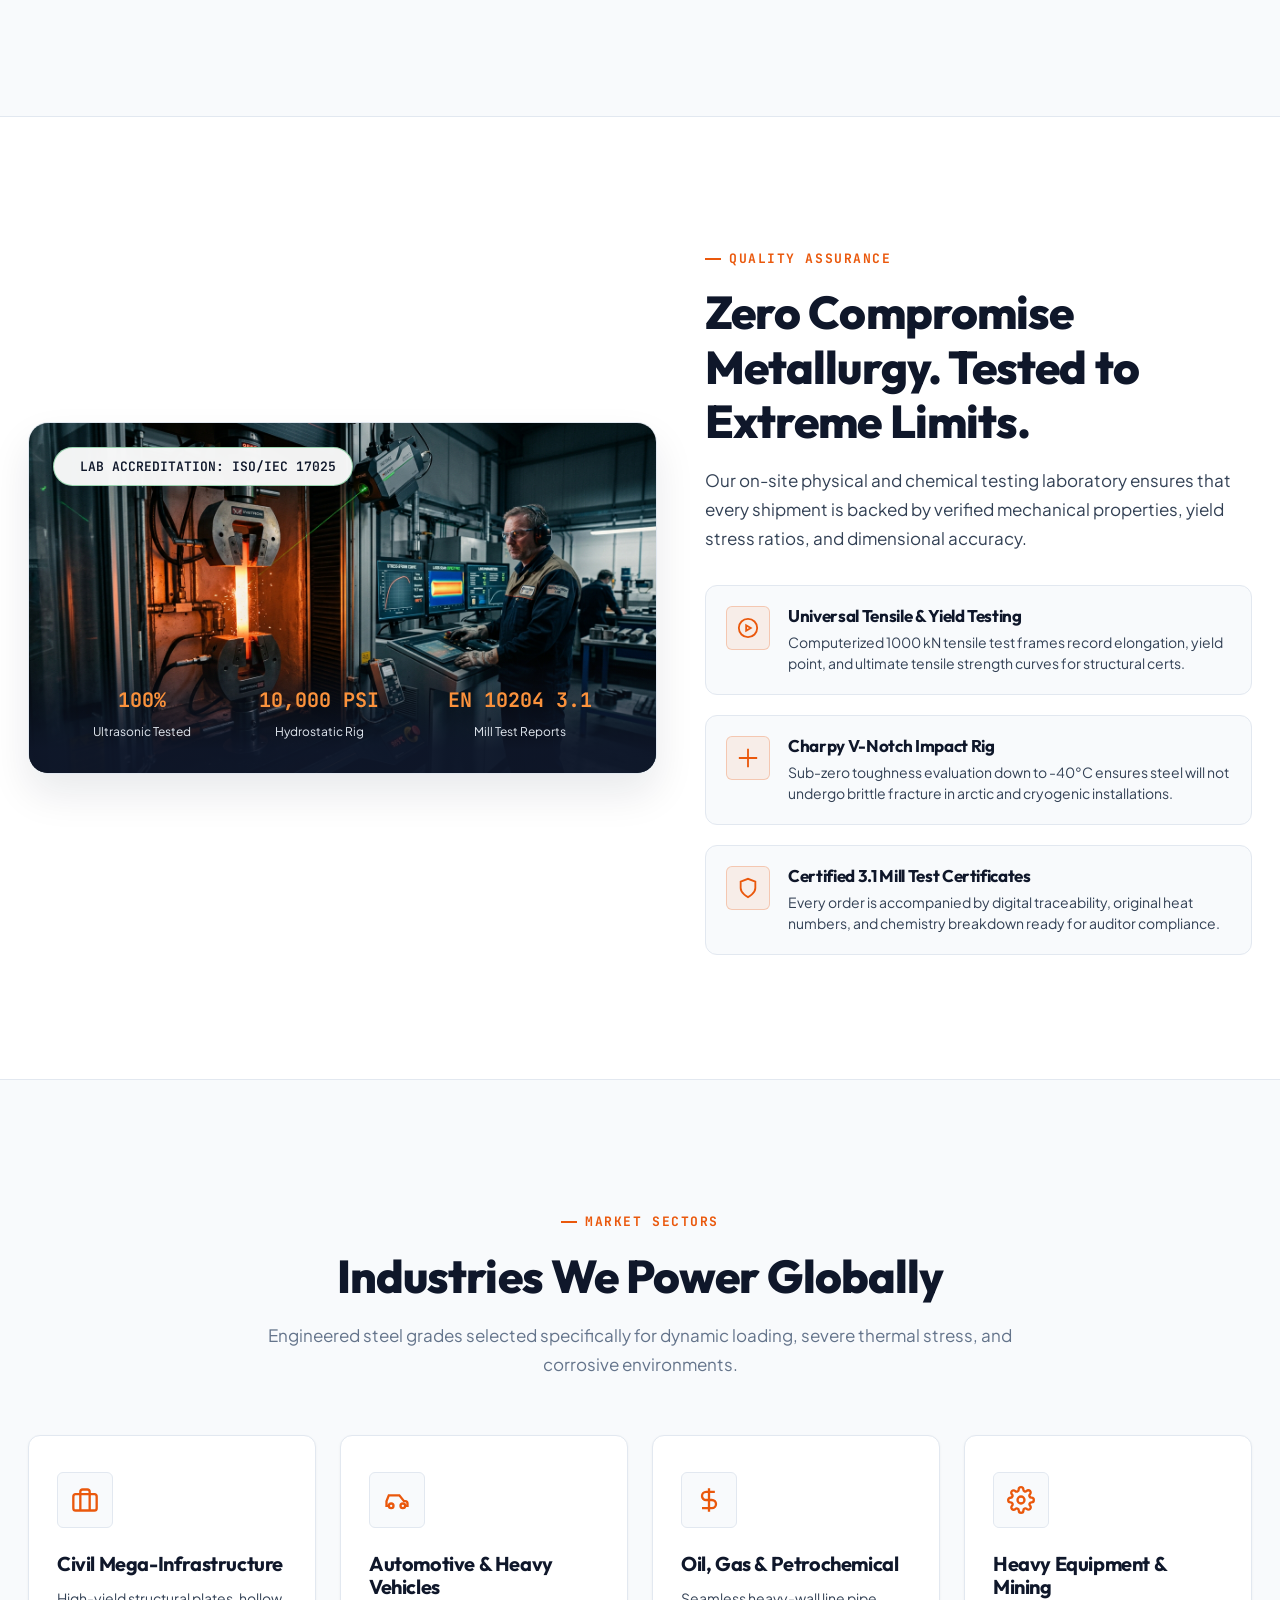
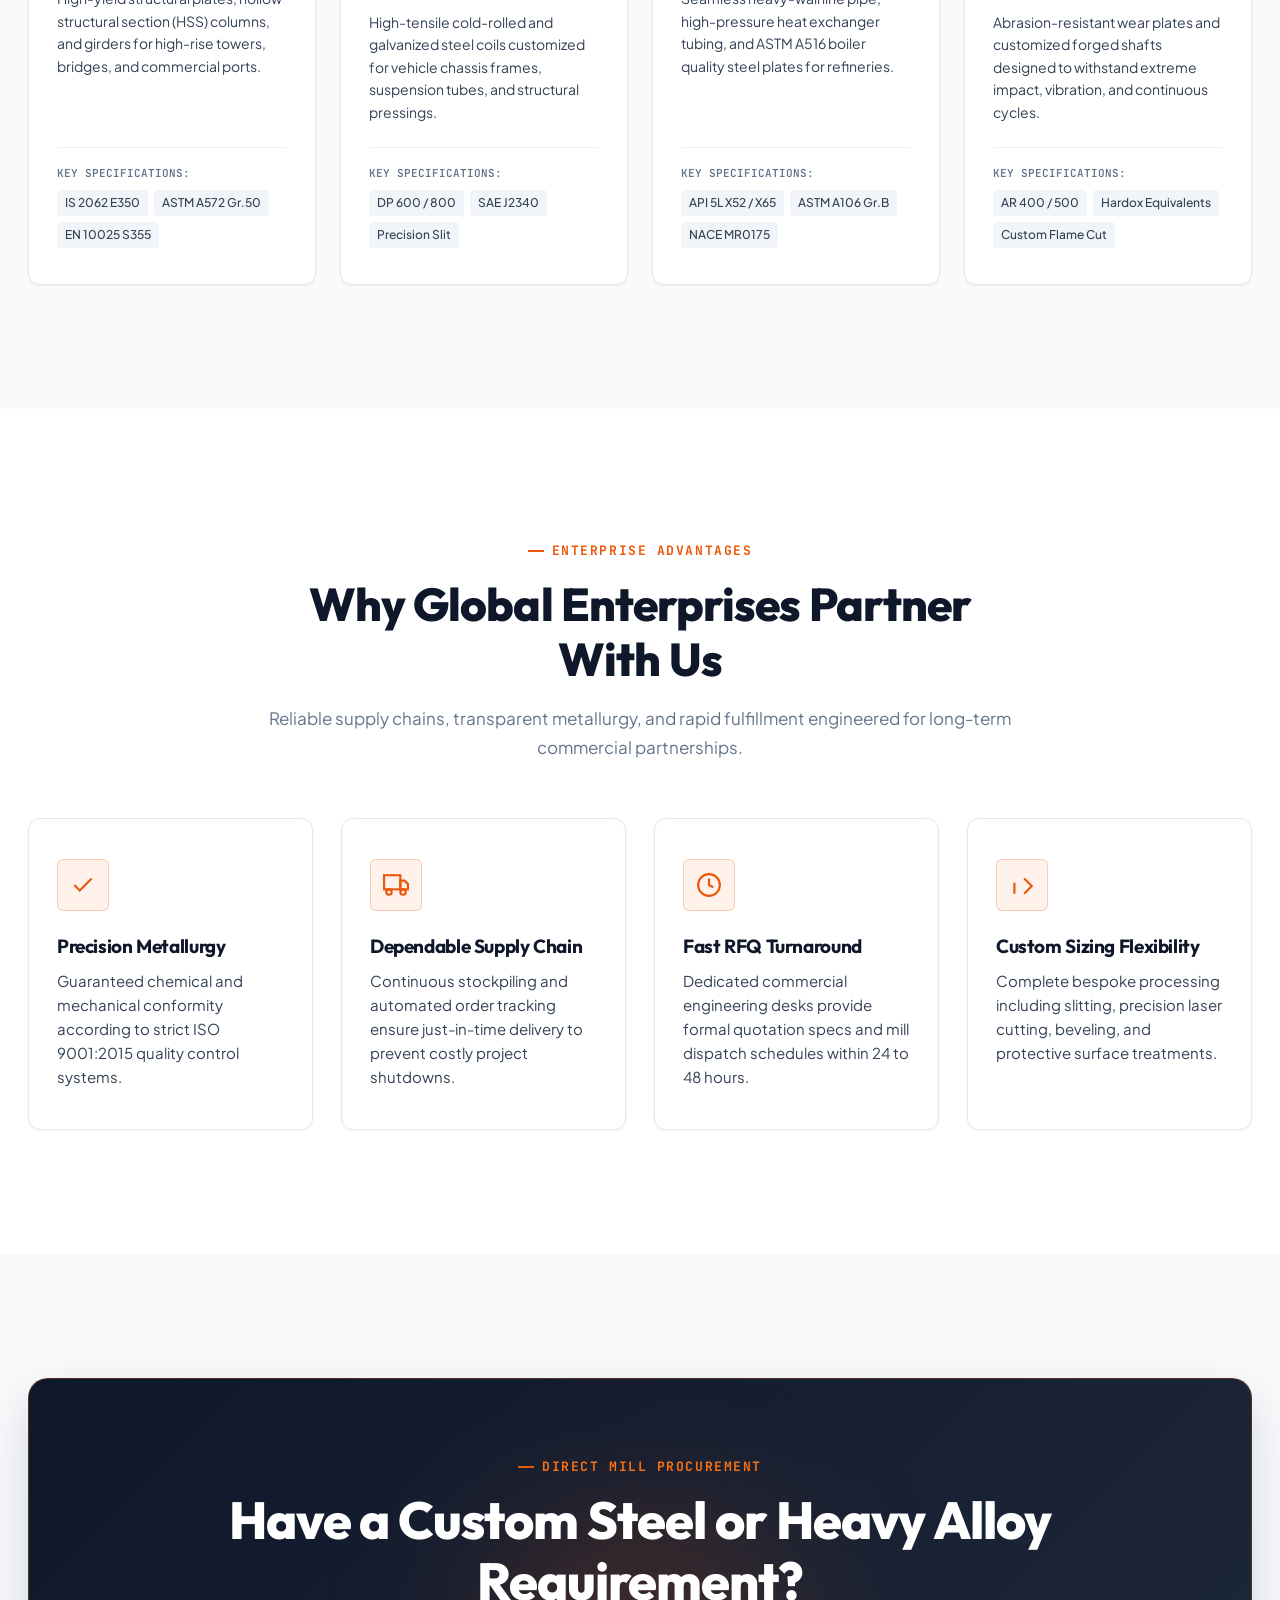
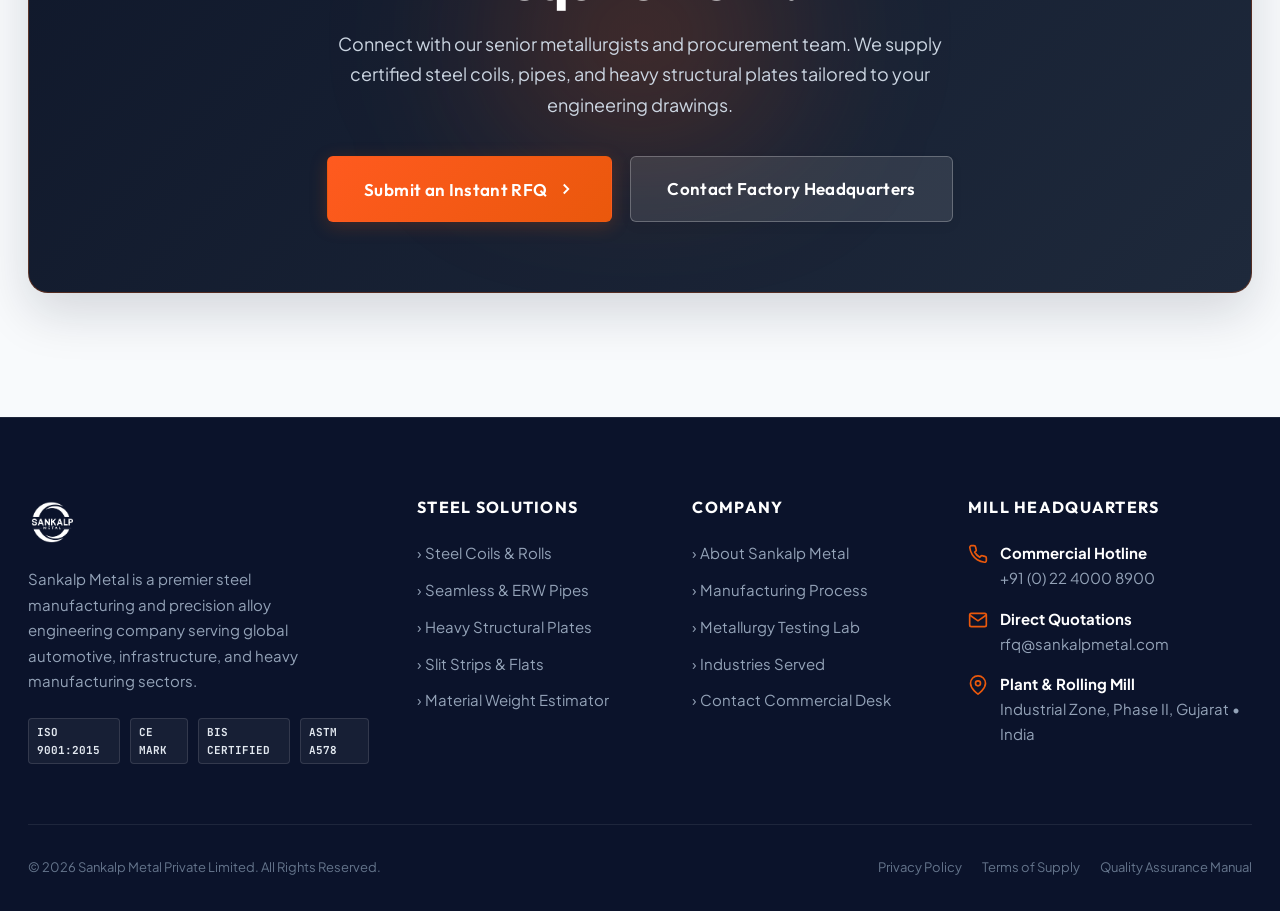
==== commit a72c5556: "Initial commit - Sankalp website" ====
--- a/index.html
+++ b/index.html
@@ -112,49 +112,6 @@
                     <span>Instant Steel Calculator</span>
                 </a>
             </div>
-
-            <!-- Hero Capabilities Dock -->
-            <div class="hero-capabilities-dock reveal-fade">
-                <div class="dock-item">
-                    <div class="dock-icon-box">
-                        <svg width="24" height="24" viewBox="0 0 24 24" fill="none" stroke="currentColor" stroke-width="2"><path d="M12 2v20M2 12h20M4.93 4.93l14.14 14.14M4.93 19.07l14.14-14.14"></path></svg>
-                    </div>
-                    <div>
-                        <div class="dock-val">&plusmn;0.02<span style="font-size:1.1rem; color:var(--color-forge-light);">mm</span></div>
-                        <div class="dock-label">Dimensional Tolerance</div>
-                    </div>
-                </div>
-
-                <div class="dock-item">
-                    <div class="dock-icon-box">
-                        <svg width="24" height="24" viewBox="0 0 24 24" fill="none" stroke="currentColor" stroke-width="2"><path d="M21 16V8a2 2 0 0 0-1-1.73l-7-4a2 2 0 0 0-2 0l-7 4A2 2 0 0 0 3 8v8a2 2 0 0 0 1 1.73l7 4a2 2 0 0 0 2 0l7-4A2 2 0 0 0 21 16z"></path></svg>
-                    </div>
-                    <div>
-                        <div class="dock-val">50,000<span style="font-size:1.1rem; color:var(--color-forge-light);">+ MT</span></div>
-                        <div class="dock-label">Annual Mill Throughput</div>
-                    </div>
-                </div>
-
-                <div class="dock-item">
-                    <div class="dock-icon-box">
-                        <svg width="24" height="24" viewBox="0 0 24 24" fill="none" stroke="currentColor" stroke-width="2"><path d="M17 21v-2a4 4 0 0 0-4-4H5a4 4 0 0 0-4 4v2"></path><circle cx="9" cy="7" r="4"></circle><path d="M23 21v-2a4 4 0 0 0-3-3.87"></path><path d="M16 3.13a4 4 0 0 1 0 7.75"></path></svg>
-                    </div>
-                    <div>
-                        <div class="dock-val">400<span style="font-size:1.1rem; color:var(--color-forge-light);">+</span></div>
-                        <div class="dock-label">Enterprise Clients</div>
-                    </div>
-                </div>
-
-                <div class="dock-item">
-                    <div class="dock-icon-box">
-                        <svg width="24" height="24" viewBox="0 0 24 24" fill="none" stroke="currentColor" stroke-width="2"><circle cx="12" cy="12" r="10"></circle><polyline points="12 6 12 12 14 14"></polyline></svg>
-                    </div>
-                    <div>
-                        <div class="dock-val">48<span style="font-size:1.1rem; color:var(--color-forge-light);">h</span></div>
-                        <div class="dock-label">Express Rapid Dispatch</div>
-                    </div>
-                </div>
-            </div>
         </div>
     </section>
 
--- a/css/style.css
+++ b/css/style.css
@@ -49,9 +49,9 @@
   --gradient-steel-light: linear-gradient(180deg, #F8FAFC 0%, #EDF2F7 100%);
   --gradient-text-heading: linear-gradient(135deg, #0F172A 40%, #EA580C 100%);
   --gradient-hero-overlay: linear-gradient(180deg, 
-    rgba(255, 255, 255, 0.94) 0%, 
-    rgba(248, 250, 252, 0.88) 50%, 
-    rgba(255, 255, 255, 0.98) 100%
+    rgba(15, 23, 42, 0.70) 0%, 
+    rgba(15, 23, 42, 0.48) 45%, 
+    rgba(15, 23, 42, 0.88) 100%
   );
 
   --shadow-xs: 0 1px 3px rgba(15, 23, 42, 0.05);
@@ -157,6 +157,10 @@
   -webkit-backdrop-filter: blur(20px);
   border-bottom: 1px solid var(--color-border);
   transition: all var(--transition-fast);
+}
+
+.header.mobile-open {
+  z-index: 1050;
 }
 
 .header.scrolled {
@@ -404,7 +408,7 @@
   padding-top: 60px;
   padding-bottom: 110px;
   overflow: hidden;
-  background-color: #F8FAFC;
+  background-color: #0F172A;
 }
 
 .hero-epic::before {
@@ -422,7 +426,7 @@
   transform: translateX(-50%);
   width: 900px;
   height: 450px;
-  background: radial-gradient(circle, rgba(249, 115, 22, 0.12) 0%, rgba(2, 132, 199, 0.05) 50%, transparent 70%);
+  background: radial-gradient(circle, rgba(249, 115, 22, 0.18) 0%, rgba(2, 132, 199, 0.08) 50%, transparent 70%);
   filter: blur(80px);
   z-index: 1;
   pointer-events: none;
@@ -431,8 +435,8 @@
 .hero-grid-pattern {
   position: absolute;
   inset: 0;
-  background-image: linear-gradient(rgba(15, 23, 42, 0.035) 1px, transparent 1px),
-                    linear-gradient(90deg, rgba(15, 23, 42, 0.035) 1px, transparent 1px);
+  background-image: linear-gradient(rgba(255, 255, 255, 0.04) 1px, transparent 1px),
+                    linear-gradient(90deg, rgba(255, 255, 255, 0.04) 1px, transparent 1px);
   background-size: 60px 60px;
   z-index: 1;
   pointer-events: none;
@@ -451,24 +455,26 @@
   align-items: center;
   gap: 10px;
   padding: 8px 20px;
-  background: #FFFFFF;
-  border: 1px solid rgba(234, 88, 12, 0.35);
+  background: rgba(15, 23, 42, 0.65);
+  backdrop-filter: blur(12px);
+  -webkit-backdrop-filter: blur(12px);
+  border: 1px solid rgba(255, 90, 31, 0.4);
   border-radius: var(--radius-full);
-  color: var(--color-forge-primary);
+  color: #FFFFFF;
   font-family: var(--font-mono);
   font-size: 0.8125rem;
   font-weight: 700;
   letter-spacing: 0.08em;
   margin-bottom: 28px;
-  box-shadow: 0 4px 16px rgba(234, 88, 12, 0.12);
+  box-shadow: 0 4px 20px rgba(0, 0, 0, 0.35);
 }
 
 .hero-pill-badge .dot {
   width: 8px;
   height: 8px;
-  background-color: var(--color-forge-primary);
+  background-color: var(--color-forge-light);
   border-radius: 50%;
-  box-shadow: 0 0 8px var(--color-forge-primary);
+  box-shadow: 0 0 10px var(--color-forge-light);
 }
 
 .hero-headline {
@@ -478,7 +484,8 @@
   text-transform: uppercase;
   margin-bottom: 24px;
   line-height: 1.08;
-  color: var(--color-text-heading);
+  color: #FFFFFF;
+  text-shadow: 0 2px 24px rgba(0, 0, 0, 0.6);
 }
 
 @media (min-width: 768px) {
@@ -494,18 +501,21 @@
 }
 
 .text-gradient-forge {
-  background: linear-gradient(135deg, #0F172A 20%, #EA580C 70%, #FF5A1F 100%);
+  background: linear-gradient(135deg, #FF9547 0%, #FF5A1F 50%, #EA580C 100%);
   -webkit-background-clip: text;
   -webkit-text-fill-color: transparent;
+  display: inline-block;
+  filter: drop-shadow(0 0 20px rgba(234, 88, 12, 0.45));
 }
 
 .hero-desc {
   font-size: 1.125rem;
-  color: var(--color-text-muted);
+  color: #F1F5F9;
   max-width: 740px;
   margin: 0 auto 40px;
   line-height: 1.75;
-  font-weight: 500;
+  font-weight: 400;
+  text-shadow: 0 1px 12px rgba(0, 0, 0, 0.6);
 }
 
 @media (min-width: 768px) {
@@ -520,63 +530,22 @@
   align-items: center;
   gap: 18px;
   flex-wrap: wrap;
-  margin-bottom: 60px;
-}
-
-/* Hero Capabilities Dock (Crisp White Floating Glass) */
-.hero-capabilities-dock {
-  background: #FFFFFF;
-  border: 1px solid var(--color-border);
-  border-radius: var(--radius-md);
-  padding: 24px 32px;
-  box-shadow: 0 16px 40px rgba(15, 23, 42, 0.08);
-  display: grid;
-  grid-template-columns: repeat(2, 1fr);
-  gap: 24px;
-  max-width: 1100px;
-  margin: 0 auto;
-}
-
-@media (min-width: 992px) {
-  .hero-capabilities-dock {
-    grid-template-columns: repeat(4, 1fr);
-    padding: 28px 40px;
-  }
-}
-
-.dock-item {
-  display: flex;
-  align-items: center;
-  gap: 16px;
-  text-align: left;
-}
-
-.dock-icon-box {
-  width: 48px;
-  height: 48px;
-  background: var(--color-forge-subtle);
-  border: 1px solid rgba(234, 88, 12, 0.25);
-  border-radius: var(--radius-sm);
-  display: flex;
-  align-items: center;
-  justify-content: center;
-  color: var(--color-forge-primary);
-  flex-shrink: 0;
-}
-
-.dock-val {
-  font-family: var(--font-display);
-  font-size: 1.75rem;
-  font-weight: 800;
-  color: var(--color-text-heading);
-  line-height: 1.1;
-}
-
-.dock-label {
-  font-size: 0.8125rem;
-  color: var(--color-text-muted);
-  font-weight: 600;
-  margin-top: 2px;
+  margin-bottom: 0;
+}
+
+.hero-epic .btn-glass {
+  background: rgba(255, 255, 255, 0.12);
+  backdrop-filter: blur(12px);
+  -webkit-backdrop-filter: blur(12px);
+  border: 1px solid rgba(255, 255, 255, 0.3);
+  color: #FFFFFF;
+  box-shadow: 0 8px 24px rgba(0, 0, 0, 0.25);
+}
+
+.hero-epic .btn-glass:hover {
+  background: rgba(255, 255, 255, 0.22);
+  border-color: rgba(255, 255, 255, 0.6);
+  color: #FFFFFF;
 }
 
 /* ==========================================================================
@@ -1792,18 +1761,20 @@
 .mobile-nav-backdrop {
   position: fixed;
   inset: 0;
-  background: rgba(15, 23, 42, 0.45);
+  background: rgba(15, 23, 42, 0.55);
   backdrop-filter: blur(4px);
   -webkit-backdrop-filter: blur(4px);
-  z-index: 1000;
+  z-index: 998;
   opacity: 0;
   visibility: hidden;
   transition: opacity 0.3s ease, visibility 0.3s ease;
+  pointer-events: none;
 }
 
 .mobile-nav-backdrop.active {
   opacity: 1;
   visibility: visible;
+  pointer-events: auto;
 }
 
 @media (max-width: 1023px) {
@@ -1814,18 +1785,18 @@
     width: min(320px, 85vw);
     height: 100vh;
     height: 100dvh;
-    background: #FFFFFF;
+    background: #FFFFFF !important;
     border-left: 1px solid var(--color-border);
     flex-direction: column;
     justify-content: flex-start;
     align-items: flex-start;
     padding: 24px 20px 36px;
-    box-shadow: -15px 0 40px rgba(15, 23, 42, 0.15);
+    box-shadow: -15px 0 45px rgba(15, 23, 42, 0.25);
     transform: translateX(100%);
     visibility: hidden;
     pointer-events: none;
     transition: transform 0.35s cubic-bezier(0.16, 1, 0.3, 1), visibility 0.35s ease;
-    z-index: 1002;
+    z-index: 1060;
     overflow-y: auto;
     -webkit-overflow-scrolling: touch;
   }
@@ -1849,24 +1820,25 @@
 
   .drawer-brand-title {
     font-family: var(--font-display);
-    font-weight: 700;
-    font-size: 1.1rem;
-    color: var(--color-text-heading);
-    letter-spacing: 0.05em;
+    font-weight: 800;
+    font-size: 1.15rem;
+    color: #0F172A;
+    letter-spacing: 0.06em;
     text-transform: uppercase;
   }
 
   .drawer-close-btn {
-    background: var(--color-surface-muted);
-    border: 1px solid var(--color-border);
+    background: #F1F5F9;
+    border: 1px solid #CBD5E1;
     border-radius: 50%;
-    width: 36px;
-    height: 36px;
+    width: 38px;
+    height: 38px;
     display: flex;
     align-items: center;
     justify-content: center;
-    font-size: 1.25rem;
-    color: var(--color-text-heading);
+    font-size: 1.5rem;
+    font-weight: 700;
+    color: #0F172A;
     cursor: pointer;
     line-height: 1;
     transition: all var(--transition-fast);
@@ -1874,6 +1846,7 @@
 
   .drawer-close-btn:hover {
     background: var(--color-forge-primary);
+    border-color: var(--color-forge-primary);
     color: #FFFFFF;
   }
 
@@ -1886,25 +1859,51 @@
     padding: 0;
   }
 
-  .nav-link {
+  .desktop-nav .nav-link {
     font-size: 1rem;
+    font-weight: 700;
+    color: #0F172A;
     width: 100%;
     padding: 14px 0;
     border-bottom: 1px solid var(--color-border-subtle);
   }
 
-  .dropdown-panel {
+  .desktop-nav .nav-link.active {
+    color: var(--color-forge-primary);
+  }
+
+  .desktop-nav .dropdown-panel {
     position: static;
     transform: none;
     width: 100%;
     opacity: 1;
     visibility: visible;
     box-shadow: none;
-    background: var(--color-surface-subtle);
-    border: 1px solid var(--color-border);
+    background: #F8FAFC;
+    border: 1px solid #E2E8F0;
     border-radius: var(--radius-sm);
     margin: 8px 0 14px;
     padding: 6px 0;
+  }
+
+  .desktop-nav .dropdown-panel a {
+    color: #0F172A;
+    font-weight: 600;
+    font-size: 0.9375rem;
+    padding: 12px 16px;
+  }
+
+  .desktop-nav .dropdown-panel a:hover {
+    background: var(--color-forge-subtle);
+    color: var(--color-forge-primary);
+  }
+
+  .desktop-nav .dropdown-panel a span.badge {
+    background: #FFF7ED;
+    border: 1px solid rgba(234, 88, 12, 0.35);
+    color: #EA580C;
+    font-weight: 700;
+    font-size: 0.75rem;
   }
 }
 
@@ -1957,26 +1956,12 @@
     flex-direction: column;
     width: 100%;
     gap: 12px;
-    margin-bottom: 40px;
+    margin-bottom: 0;
   }
 
   .hero-cta-group .btn {
     width: 100%;
     padding: 14px 20px;
-  }
-
-  .hero-capabilities-dock {
-    grid-template-columns: 1fr;
-    gap: 16px;
-    padding: 20px;
-  }
-
-  .dock-item {
-    gap: 14px;
-  }
-
-  .dock-val {
-    font-size: 1.5rem;
   }
 
   .calc-card {
